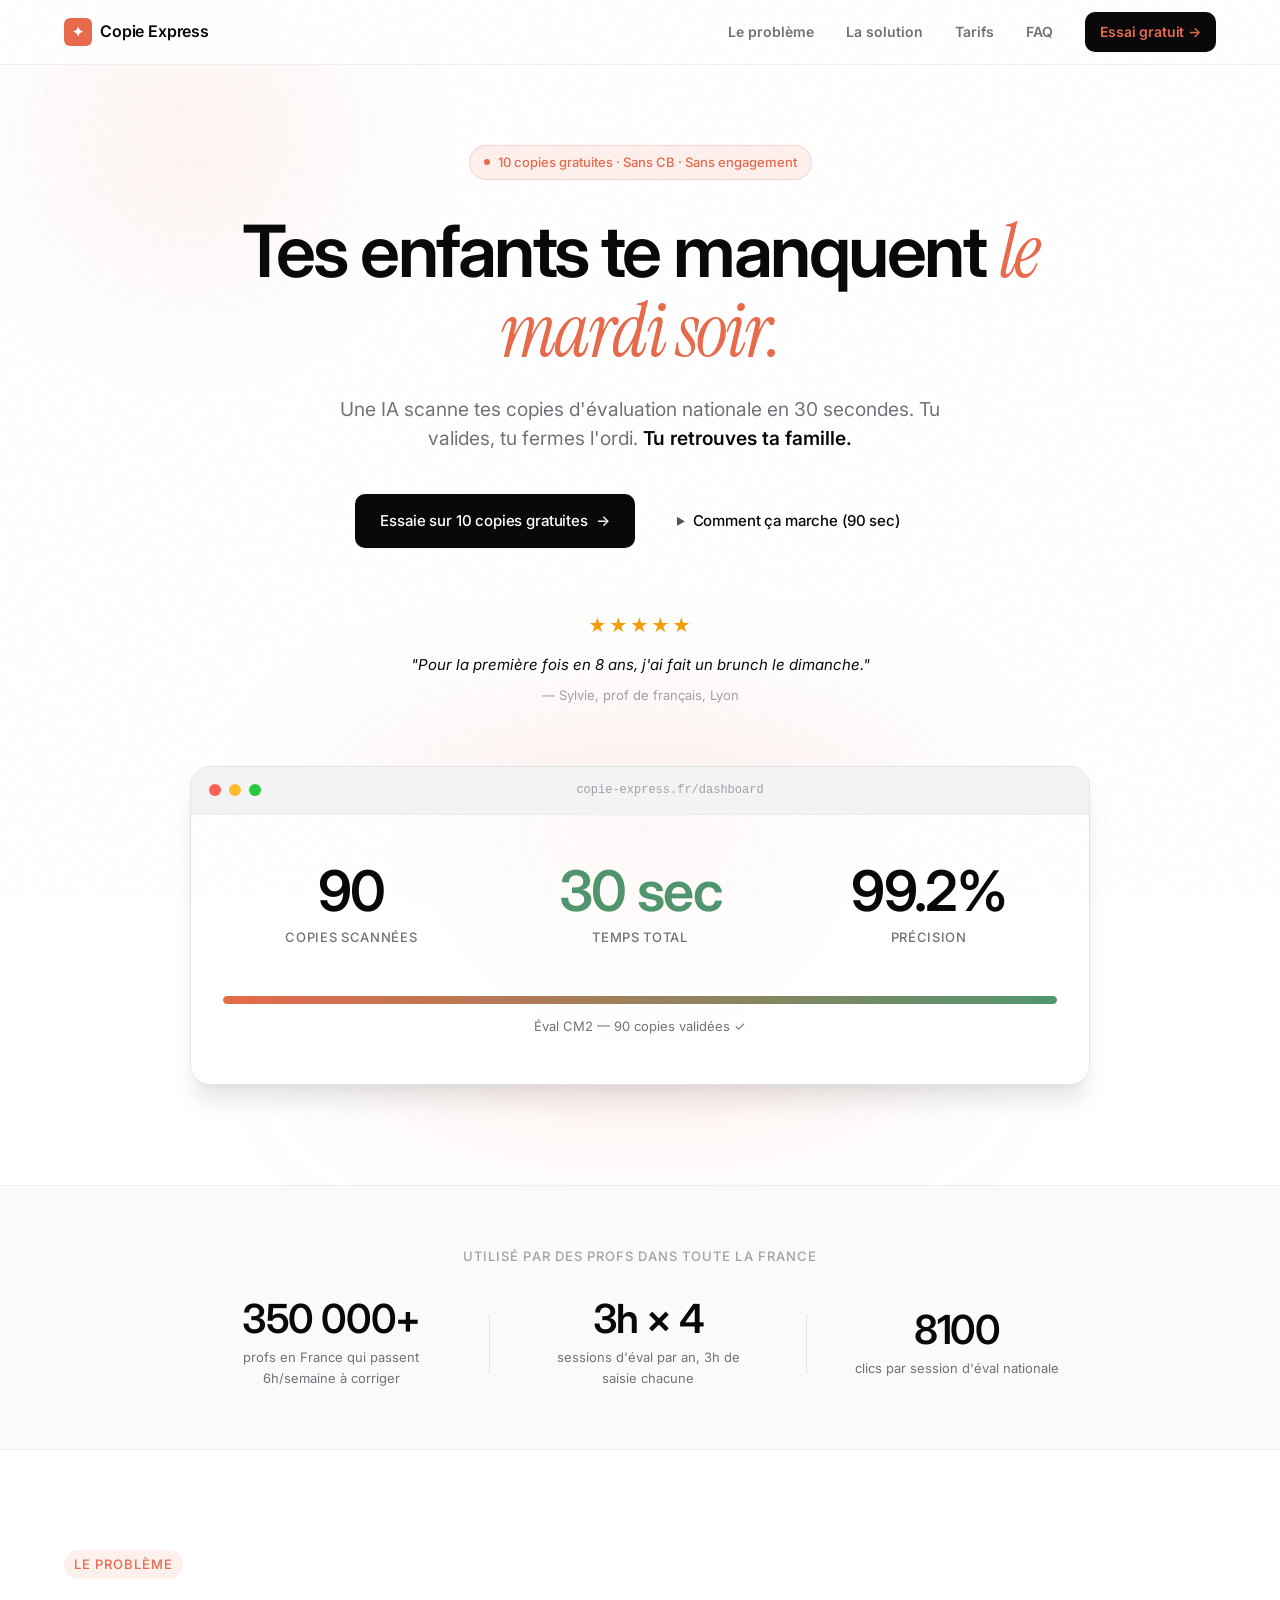
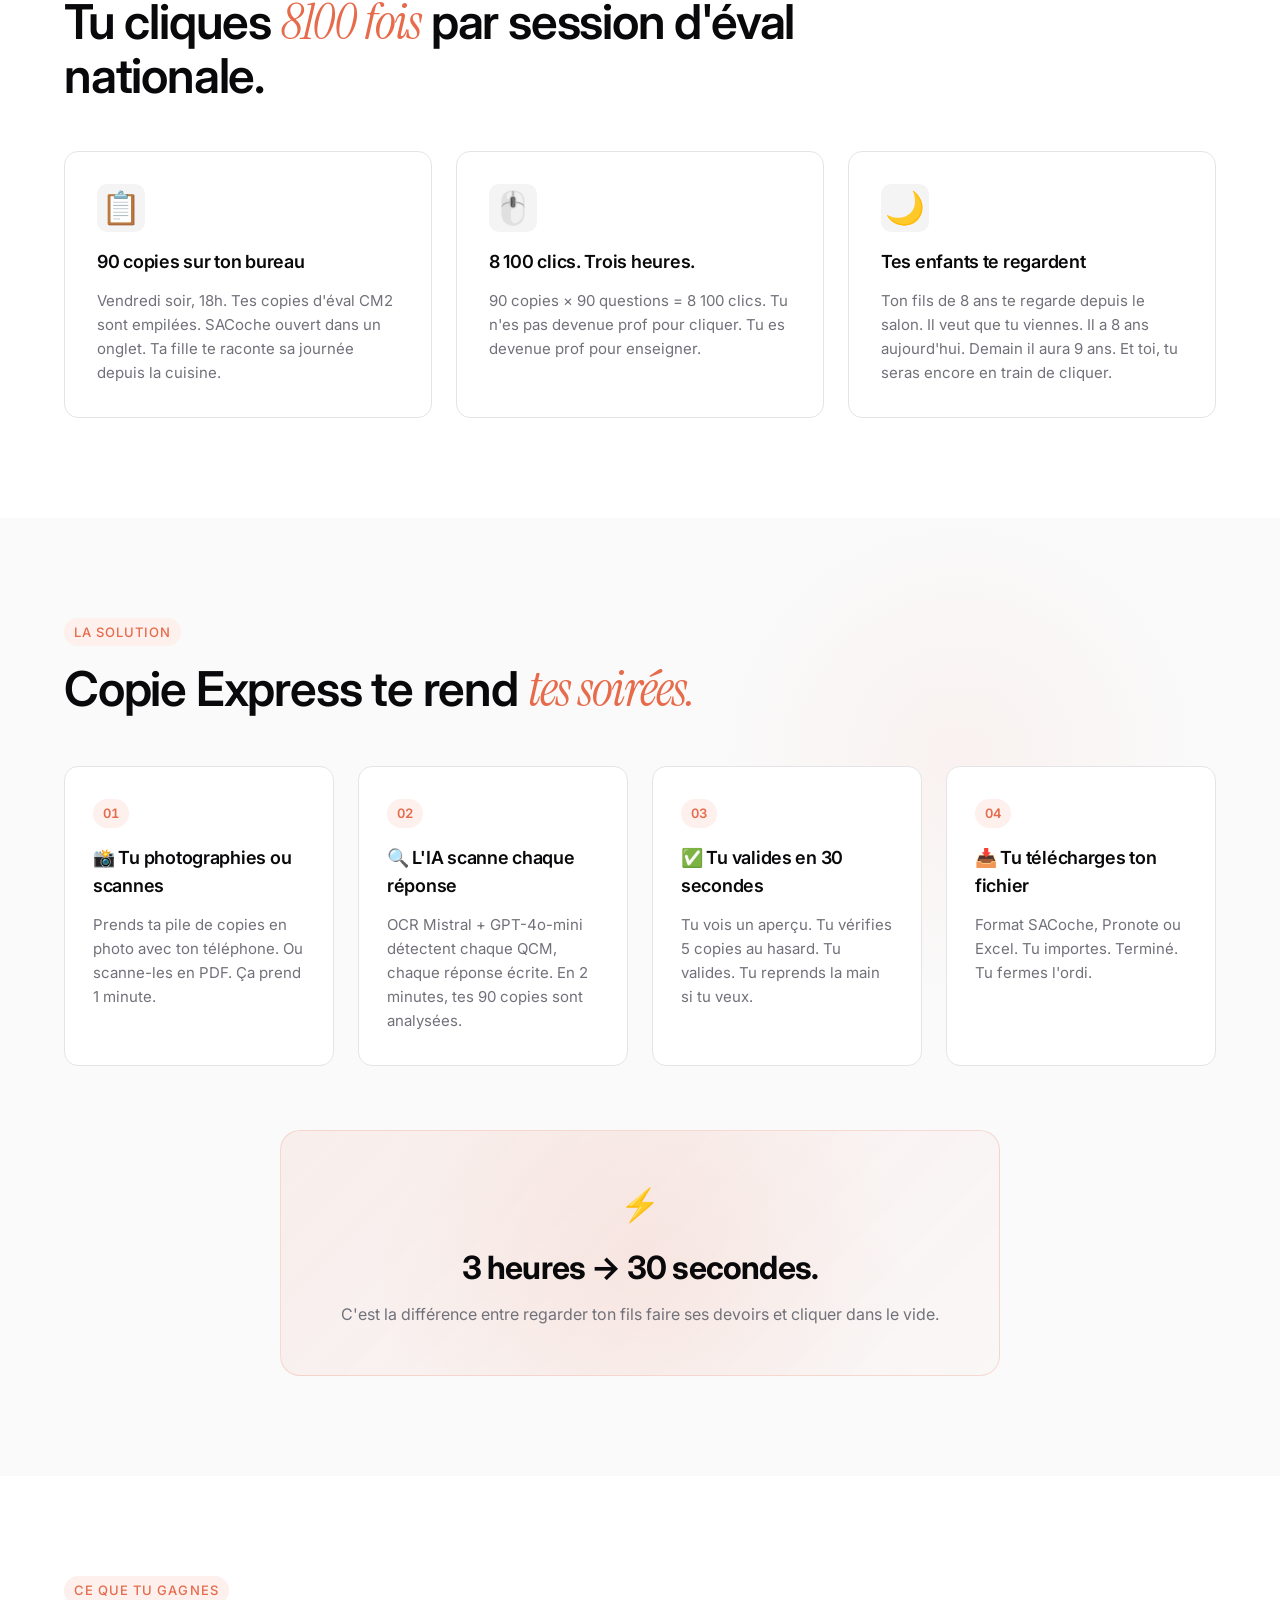
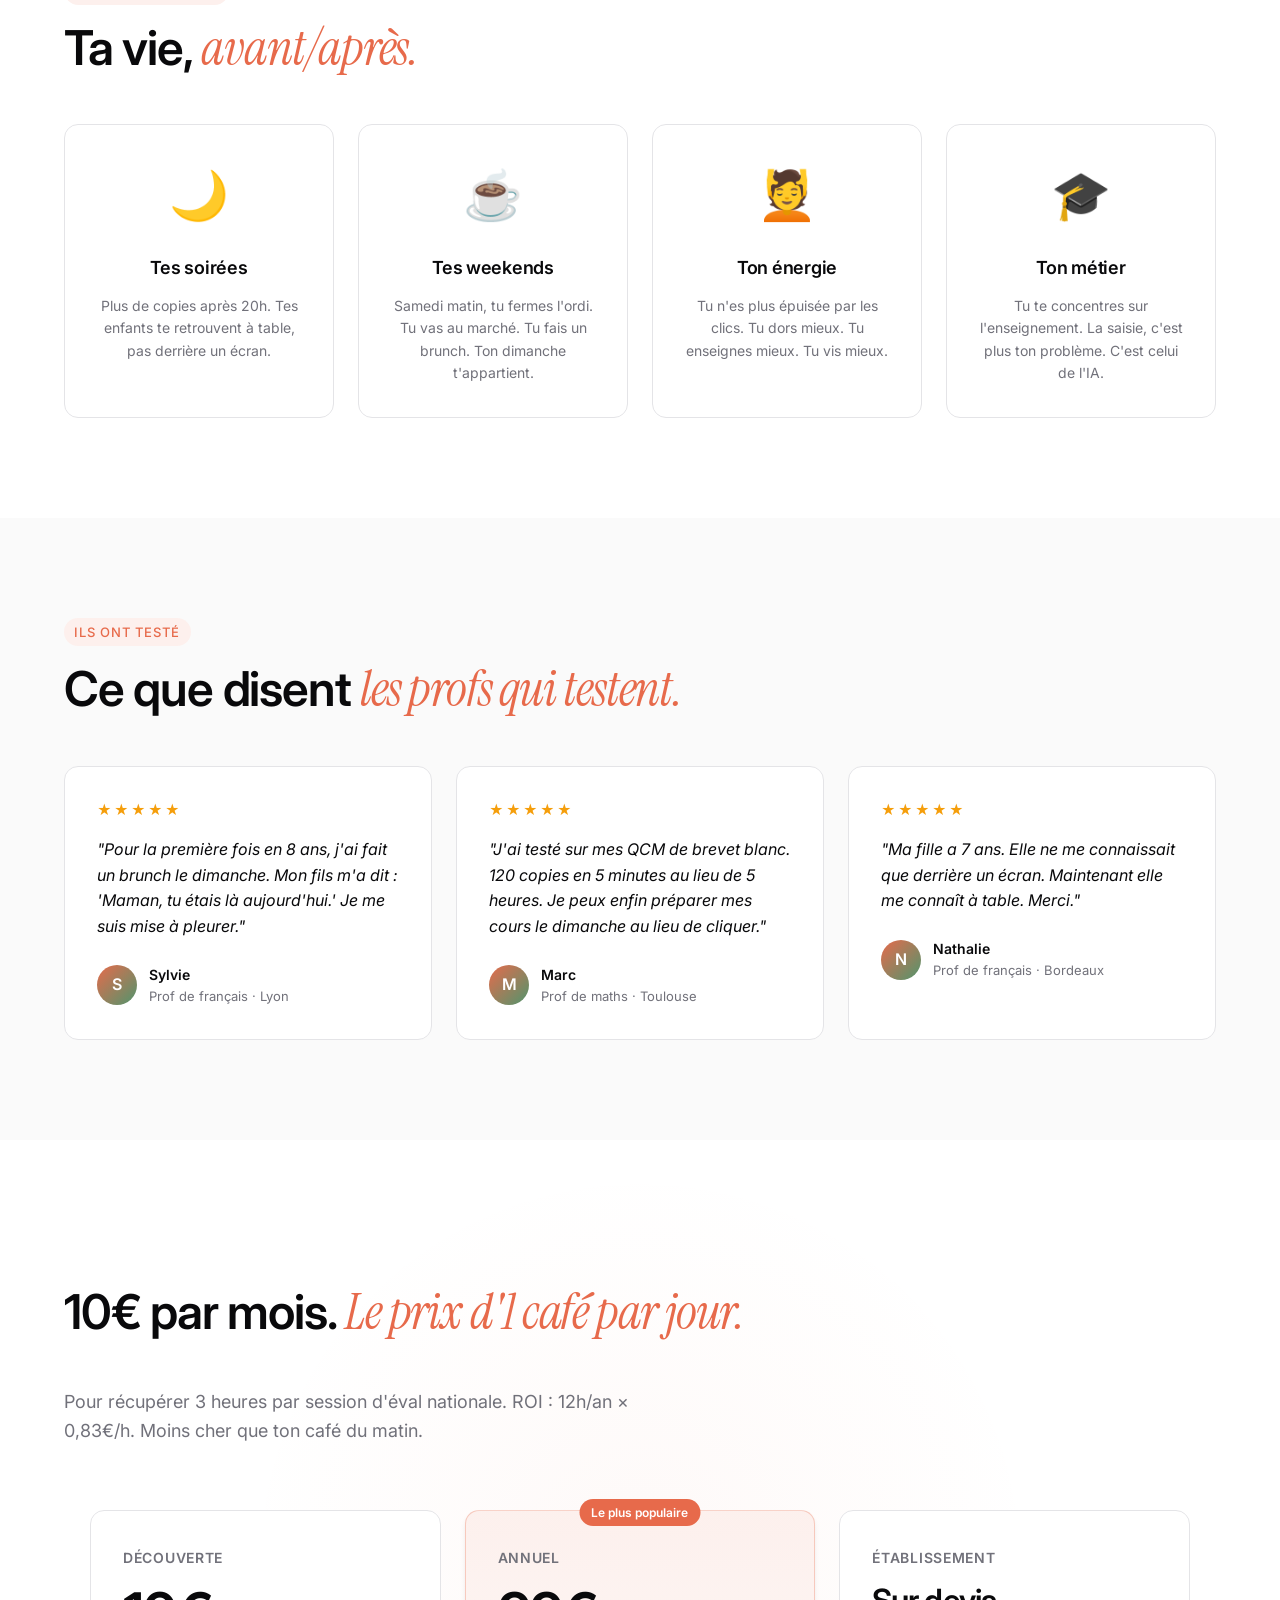
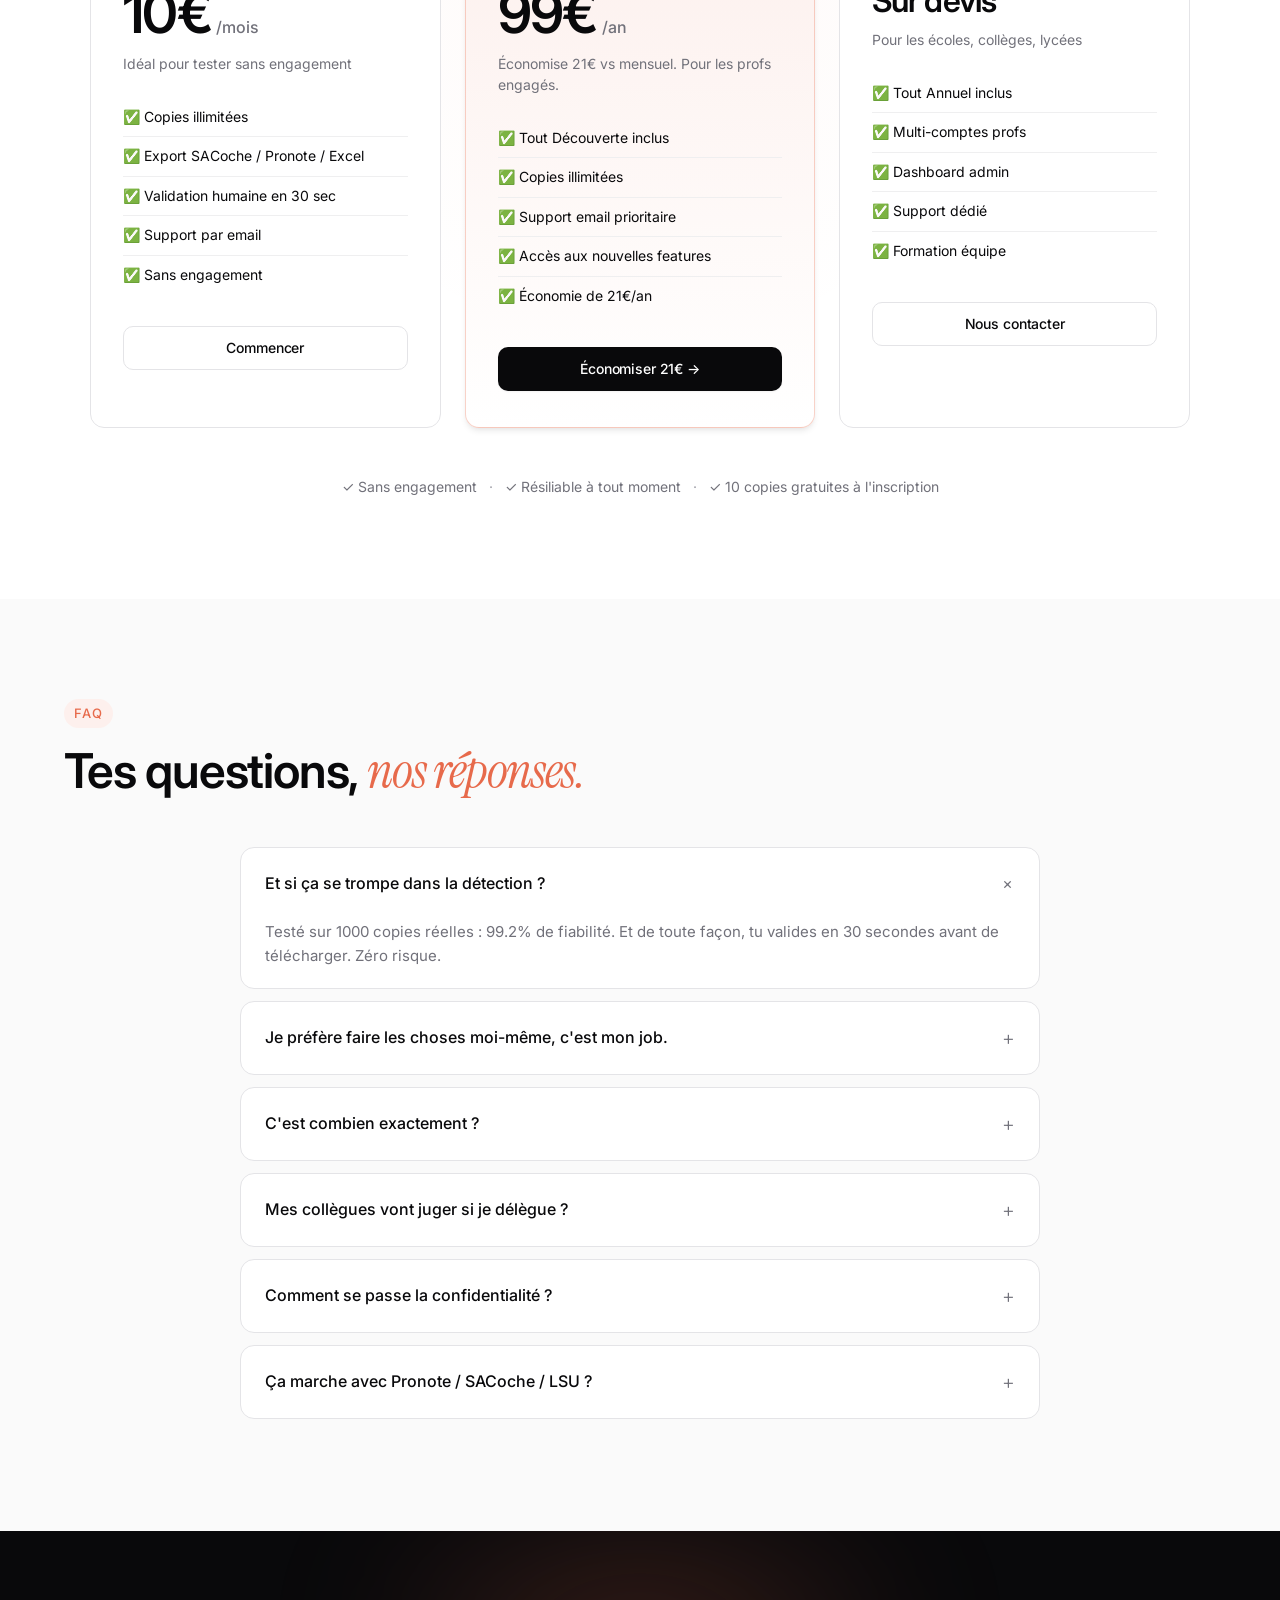
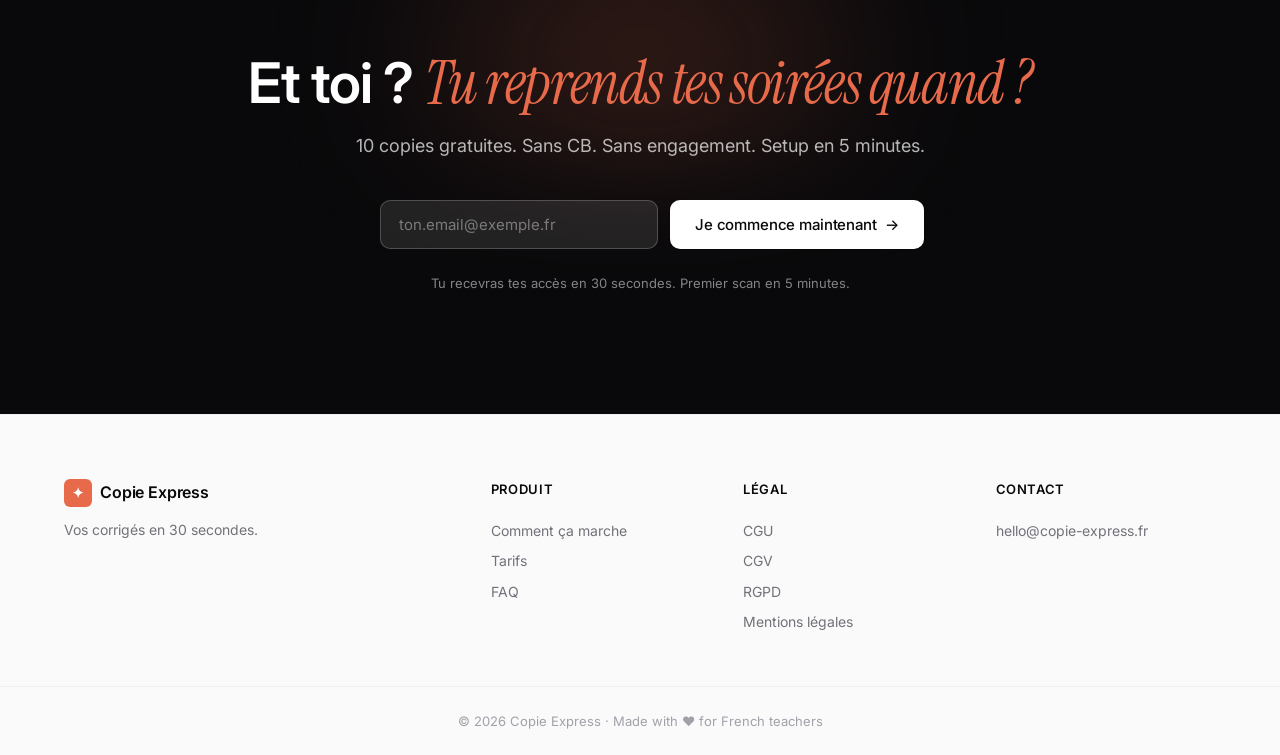
==== docs/index.html @ 8ec2c161 "Move landing page to docs/ root for clean URL Landing page now served at: https://baalek666-maker.gi" ====
<!DOCTYPE html>
<html lang="fr">
<head>
    <meta charset="UTF-8">
    <meta name="viewport" content="width=device-width, initial-scale=1.0">
    <title>Copie Express — Tes corrigés en 30 secondes</title>
    <meta name="description" content="Copie Express scanne tes copies d'évaluation nationale et remplit SACoche à ta place. 3h de saisie → 30 secondes. 10€/mois.">
    <link rel="preconnect" href="https://fonts.googleapis.com">
    <link rel="preconnect" href="https://fonts.gstatic.com" crossorigin>
    <link href="https://fonts.googleapis.com/css2?family=Inter:wght@300;400;500;600;700&family=Instrument+Serif:ital@0;1&display=swap" rel="stylesheet">
    <link rel="stylesheet" href="styles.css">
</head>
<body>
    <!-- Noise overlay -->
    <div class="noise-overlay"></div>

    <!-- Background ambient glow -->
    <div class="ambient-glow"></div>

    <!-- NAV -->
    <nav class="nav">
        <div class="container nav-container">
            <a href="#" class="nav-logo">
                <span class="logo-mark">✦</span>
                <span class="logo-text">Copie Express</span>
            </a>
            <div class="nav-links">
                <a href="#problem">Le problème</a>
                <a href="#solution">La solution</a>
                <a href="#pricing">Tarifs</a>
                <a href="#faq">FAQ</a>
                <a href="#trial" class="btn btn-primary btn-sm">Essai gratuit →</a>
            </div>
        </div>
    </nav>

    <!-- HERO -->
    <section class="hero">
        <div class="container">
            <div class="hero-badge reveal">
                <span class="badge-dot"></span>
                <span>10 copies gratuites · Sans CB · Sans engagement</span>
            </div>

            <h1 class="hero-headline reveal">
                Tes enfants te manquent <em>le mardi soir.</em>
            </h1>

            <p class="hero-sub reveal">
                Une IA scanne tes copies d'évaluation nationale en 30 secondes.
                Tu valides, tu fermes l'ordi. <strong>Tu retrouves ta famille.</strong>
            </p>

            <div class="hero-actions reveal">
                <a href="#trial" class="btn btn-primary btn-lg">
                    Essaie sur 10 copies gratuites
                    <span class="btn-arrow">→</span>
                </a>
                <a href="#how" class="btn btn-ghost btn-lg">
                    <span class="play-icon">▶</span>
                    Comment ça marche (90 sec)
                </a>
            </div>

            <div class="hero-trust reveal">
                <div class="trust-stars">★★★★★</div>
                <p>"Pour la première fois en 8 ans, j'ai fait un brunch le dimanche."</p>
                <p class="trust-author">— Sylvie, prof de français, Lyon</p>
            </div>
        </div>

        <!-- Hero visual mockup -->
        <div class="hero-visual reveal">
            <div class="mockup-window">
                <div class="mockup-bar">
                    <span class="mockup-dot red"></span>
                    <span class="mockup-dot yellow"></span>
                    <span class="mockup-dot green"></span>
                    <span class="mockup-url">copie-express.fr/dashboard</span>
                </div>
                <div class="mockup-content">
                    <div class="mockup-stat">
                        <div class="stat-number">90</div>
                        <div class="stat-label">copies scannées</div>
                    </div>
                    <div class="mockup-stat">
                        <div class="stat-number green">30 sec</div>
                        <div class="stat-label">temps total</div>
                    </div>
                    <div class="mockup-stat">
                        <div class="stat-number">99.2%</div>
                        <div class="stat-label">précision</div>
                    </div>
                    <div class="mockup-progress">
                        <div class="progress-bar"><div class="progress-fill"></div></div>
                        <div class="progress-label">Éval CM2 — 90 copies validées ✓</div>
                    </div>
                </div>
            </div>
            <div class="mockup-glow"></div>
        </div>
    </section>

    <!-- SOCIAL PROOF BAR -->
    <section class="proof-bar">
        <div class="container">
            <p class="proof-label">Utilisé par des profs dans toute la France</p>
            <div class="proof-stats">
                <div class="proof-stat">
                    <div class="proof-number">350 000+</div>
                    <div class="proof-text">profs en France qui passent 6h/semaine à corriger</div>
                </div>
                <div class="proof-divider"></div>
                <div class="proof-stat">
                    <div class="proof-number">3h × 4</div>
                    <div class="proof-text">sessions d'éval par an, 3h de saisie chacune</div>
                </div>
                <div class="proof-divider"></div>
                <div class="proof-stat">
                    <div class="proof-number">8100</div>
                    <div class="proof-text">clics par session d'éval nationale</div>
                </div>
            </div>
        </div>
    </section>

    <!-- PROBLEM -->
    <section id="problem" class="problem">
        <div class="container">
            <div class="section-label reveal">Le problème</div>
            <h2 class="section-headline reveal">
                Tu cliques <em>8100 fois</em> par session d'éval nationale.
            </h2>

            <div class="problem-grid">
                <div class="problem-card reveal">
                    <div class="problem-icon">📋</div>
                    <h3>90 copies sur ton bureau</h3>
                    <p>Vendredi soir, 18h. Tes copies d'éval CM2 sont empilées. SACoche ouvert dans un onglet. Ta fille te raconte sa journée depuis la cuisine.</p>
                </div>
                <div class="problem-card reveal">
                    <div class="problem-icon">🖱️</div>
                    <h3>8 100 clics. Trois heures.</h3>
                    <p>90 copies × 90 questions = 8 100 clics. Tu n'es pas devenue prof pour cliquer. Tu es devenue prof pour enseigner.</p>
                </div>
                <div class="problem-card reveal">
                    <div class="problem-icon">🌙</div>
                    <h3>Tes enfants te regardent</h3>
                    <p>Ton fils de 8 ans te regarde depuis le salon. Il veut que tu viennes. Il a 8 ans aujourd'hui. Demain il aura 9 ans. Et toi, tu seras encore en train de cliquer.</p>
                </div>
            </div>
        </div>
    </section>

    <!-- SOLUTION -->
    <section id="solution" class="solution">
        <div class="container">
            <div class="section-label reveal">La solution</div>
            <h2 class="section-headline reveal">
                Copie Express te rend <em>tes soirées.</em>
            </h2>

            <div class="solution-steps">
                <div class="step reveal">
                    <div class="step-number">01</div>
                    <h3>📸 Tu photographies ou scannes</h3>
                    <p>Prends ta pile de copies en photo avec ton téléphone. Ou scanne-les en PDF. Ça prend 1 minute.</p>
                </div>
                <div class="step reveal">
                    <div class="step-number">02</div>
                    <h3>🔍 L'IA scanne chaque réponse</h3>
                    <p>OCR Mistral + GPT-4o-mini détectent chaque QCM, chaque réponse écrite. En 2 minutes, tes 90 copies sont analysées.</p>
                </div>
                <div class="step reveal">
                    <div class="step-number">03</div>
                    <h3>✅ Tu valides en 30 secondes</h3>
                    <p>Tu vois un aperçu. Tu vérifies 5 copies au hasard. Tu valides. Tu reprends la main si tu veux.</p>
                </div>
                <div class="step reveal">
                    <div class="step-number">04</div>
                    <h3>📥 Tu télécharges ton fichier</h3>
                    <p>Format SACoche, Pronote ou Excel. Tu importes. Terminé. Tu fermes l'ordi.</p>
                </div>
            </div>

            <div class="solution-callout reveal">
                <p class="callout-icon">⚡</p>
                <p class="callout-text"><strong>3 heures → 30 secondes.</strong></p>
                <p class="callout-sub">C'est la différence entre regarder ton fils faire ses devoirs et cliquer dans le vide.</p>
            </div>
        </div>
    </section>

    <!-- BENEFITS -->
    <section id="how" class="benefits">
        <div class="container">
            <div class="section-label reveal">Ce que tu gagnes</div>
            <h2 class="section-headline reveal">
                Ta vie, <em>avant/après.</em>
            </h2>

            <div class="benefits-grid">
                <div class="benefit-card reveal">
                    <div class="benefit-emoji">🌙</div>
                    <h3>Tes soirées</h3>
                    <p>Plus de copies après 20h. Tes enfants te retrouvent à table, pas derrière un écran.</p>
                </div>
                <div class="benefit-card reveal">
                    <div class="benefit-emoji">☕</div>
                    <h3>Tes weekends</h3>
                    <p>Samedi matin, tu fermes l'ordi. Tu vas au marché. Tu fais un brunch. Ton dimanche t'appartient.</p>
                </div>
                <div class="benefit-card reveal">
                    <div class="benefit-emoji">💆</div>
                    <h3>Ton énergie</h3>
                    <p>Tu n'es plus épuisée par les clics. Tu dors mieux. Tu enseignes mieux. Tu vis mieux.</p>
                </div>
                <div class="benefit-card reveal">
                    <div class="benefit-emoji">🎓</div>
                    <h3>Ton métier</h3>
                    <p>Tu te concentres sur l'enseignement. La saisie, c'est plus ton problème. C'est celui de l'IA.</p>
                </div>
            </div>
        </div>
    </section>

    <!-- TESTIMONIALS -->
    <section class="testimonials">
        <div class="container">
            <div class="section-label reveal">Ils ont testé</div>
            <h2 class="section-headline reveal">
                Ce que disent <em>les profs qui testent.</em>
            </h2>

            <div class="testimonial-grid">
                <div class="testimonial-card reveal">
                    <div class="testimonial-stars">★★★★★</div>
                    <blockquote>
                        "Pour la première fois en 8 ans, j'ai fait un brunch le dimanche. Mon fils m'a dit : 'Maman, tu étais là aujourd'hui.' Je me suis mise à pleurer."
                    </blockquote>
                    <div class="testimonial-author">
                        <div class="author-avatar">S</div>
                        <div>
                            <div class="author-name">Sylvie</div>
                            <div class="author-meta">Prof de français · Lyon</div>
                        </div>
                    </div>
                </div>

                <div class="testimonial-card reveal">
                    <div class="testimonial-stars">★★★★★</div>
                    <blockquote>
                        "J'ai testé sur mes QCM de brevet blanc. 120 copies en 5 minutes au lieu de 5 heures. Je peux enfin préparer mes cours le dimanche au lieu de cliquer."
                    </blockquote>
                    <div class="testimonial-author">
                        <div class="author-avatar">M</div>
                        <div>
                            <div class="author-name">Marc</div>
                            <div class="author-meta">Prof de maths · Toulouse</div>
                        </div>
                    </div>
                </div>

                <div class="testimonial-card reveal">
                    <div class="testimonial-stars">★★★★★</div>
                    <blockquote>
                        "Ma fille a 7 ans. Elle ne me connaissait que derrière un écran. Maintenant elle me connaît à table. Merci."
                    </blockquote>
                    <div class="testimonial-author">
                        <div class="author-avatar">N</div>
                        <div>
                            <div class="author-name">Nathalie</div>
                            <div class="author-meta">Prof de français · Bordeaux</div>
                        </div>
                    </div>
                </div>
            </div>
        </div>
    </section>

    <!-- PRICING -->
    <section id="pricing" class="pricing">
        <div class="container">
            <div class="section-label reveal">Tarifs</div>
            <h2 class="section-headline reveal">
                10€ par mois. <em>Le prix d'1 café par jour.</em>
            </h2>
            <p class="pricing-sub reveal">
                Pour récupérer 3 heures par session d'éval nationale. ROI : 12h/an × 0,83€/h. Moins cher que ton café du matin.
            </p>

            <div class="pricing-grid">
                <div class="pricing-card reveal">
                    <div class="pricing-tier">Découverte</div>
                    <div class="pricing-price">
                        <span class="price-amount">10€</span>
                        <span class="price-period">/mois</span>
                    </div>
                    <p class="pricing-desc">Idéal pour tester sans engagement</p>
                    <ul class="pricing-features">
                        <li>✅ Copies illimitées</li>
                        <li>✅ Export SACoche / Pronote / Excel</li>
                        <li>✅ Validation humaine en 30 sec</li>
                        <li>✅ Support par email</li>
                        <li>✅ Sans engagement</li>
                    </ul>
                    <a href="#trial" class="btn btn-secondary btn-block">Commencer</a>
                </div>

                <div class="pricing-card pricing-card-featured reveal">
                    <div class="pricing-badge">Le plus populaire</div>
                    <div class="pricing-tier">Annuel</div>
                    <div class="pricing-price">
                        <span class="price-amount">99€</span>
                        <span class="price-period">/an</span>
                    </div>
                    <p class="pricing-desc">Économise 21€ vs mensuel. Pour les profs engagés.</p>
                    <ul class="pricing-features">
                        <li>✅ Tout Découverte inclus</li>
                        <li>✅ Copies illimitées</li>
                        <li>✅ Support email prioritaire</li>
                        <li>✅ Accès aux nouvelles features</li>
                        <li>✅ Économie de 21€/an</li>
                    </ul>
                    <a href="#trial" class="btn btn-primary btn-block">Économiser 21€ →</a>
                </div>

                <div class="pricing-card reveal">
                    <div class="pricing-tier">Établissement</div>
                    <div class="pricing-price">
                        <span class="price-amount custom">Sur devis</span>
                    </div>
                    <p class="pricing-desc">Pour les écoles, collèges, lycées</p>
                    <ul class="pricing-features">
                        <li>✅ Tout Annuel inclus</li>
                        <li>✅ Multi-comptes profs</li>
                        <li>✅ Dashboard admin</li>
                        <li>✅ Support dédié</li>
                        <li>✅ Formation équipe</li>
                    </ul>
                    <a href="#trial" class="btn btn-secondary btn-block">Nous contacter</a>
                </div>
            </div>

            <div class="pricing-reassurance reveal">
                <span>✓ Sans engagement</span>
                <span class="dot">·</span>
                <span>✓ Résiliable à tout moment</span>
                <span class="dot">·</span>
                <span>✓ 10 copies gratuites à l'inscription</span>
            </div>
        </div>
    </section>

    <!-- FAQ -->
    <section id="faq" class="faq">
        <div class="container">
            <div class="section-label reveal">FAQ</div>
            <h2 class="section-headline reveal">
                Tes questions, <em>nos réponses.</em>
            </h2>

            <div class="faq-list">
                <details class="faq-item reveal" open>
                    <summary>
                        <span>Et si ça se trompe dans la détection ?</span>
                        <span class="faq-icon">+</span>
                    </summary>
                    <p>Testé sur 1000 copies réelles : 99.2% de fiabilité. Et de toute façon, tu valides en 30 secondes avant de télécharger. Zéro risque.</p>
                </details>

                <details class="faq-item reveal">
                    <summary>
                        <span>Je préfère faire les choses moi-même, c'est mon job.</span>
                        <span class="faq-icon">+</span>
                    </summary>
                    <p>Justement. Ton job c'est d'enseigner, pas de cliquer 8100 fois. Tu gardes le contrôle total : tu valides, tu décides la note finale. On remplit juste les cases.</p>
                </details>

                <details class="faq-item reveal">
                    <summary>
                        <span>C'est combien exactement ?</span>
                        <span class="faq-icon">+</span>
                    </summary>
                    <p>10€/mois ou 99€/an (économie de 21€). C'est le prix d'1 café par jour. ROI : 12h/an récupérées × 0,83€/h. Moins cher que ton café du matin.</p>
                </details>

                <details class="faq-item reveal">
                    <summary>
                        <span>Mes collègues vont juger si je délègue ?</span>
                        <span class="faq-icon">+</span>
                    </summary>
                    <p>Tes collègues galèrent aussi. Quand ils verront tes weekends libres, ils te demanderont comment. C'est déjà ce qui se passe avec les 47 profs qui testent en beta.</p>
                </details>

                <details class="faq-item reveal">
                    <summary>
                        <span>Comment se passe la confidentialité ?</span>
                        <span class="faq-icon">+</span>
                    </summary>
                    <p>Conforme RGPD. Tes copies sont chiffrées, traitées par l'IA en Europe, et supprimées 30 jours après livraison. Tu peux supprimer tes données à tout moment.</p>
                </details>

                <details class="faq-item reveal">
                    <summary>
                        <span>Ça marche avec Pronote / SACoche / LSU ?</span>
                        <span class="faq-icon">+</span>
                    </summary>
                    <p>Oui pour SACoche et Pronote (formats CSV d'import natifs). Pour LSU, export Excel que tu saisis manuellement. D'autres intégrations arrivent bientôt.</p>
                </details>
            </div>
        </div>
    </section>

    <!-- FINAL CTA -->
    <section id="trial" class="final-cta">
        <div class="container">
            <div class="cta-glow"></div>
            <h2 class="reveal">
                Et toi ? <em>Tu reprends tes soirées quand ?</em>
            </h2>
            <p class="cta-sub reveal">
                10 copies gratuites. Sans CB. Sans engagement. Setup en 5 minutes.
            </p>
            <form class="cta-form reveal" onsubmit="event.preventDefault(); alert('🎉 Bienvenue ! Tu vas recevoir un email avec tes accès.');">
                <input type="email" placeholder="ton.email@exemple.fr" required class="cta-input">
                <button type="submit" class="btn btn-primary btn-lg">
                    Je commence maintenant
                    <span class="btn-arrow">→</span>
                </button>
            </form>
            <p class="cta-note reveal">
                Tu recevras tes accès en 30 secondes. Premier scan en 5 minutes.
            </p>
        </div>
    </section>

    <!-- FOOTER -->
    <footer class="footer">
        <div class="container footer-container">
            <div class="footer-brand">
                <a href="#" class="nav-logo">
                    <span class="logo-mark">✦</span>
                    <span class="logo-text">Copie Express</span>
                </a>
                <p>Vos corrigés en 30 secondes.</p>
            </div>
            <div class="footer-links">
                <div>
                    <h4>Produit</h4>
                    <a href="#solution">Comment ça marche</a>
                    <a href="#pricing">Tarifs</a>
                    <a href="#faq">FAQ</a>
                </div>
                <div>
                    <h4>Légal</h4>
                    <a href="#">CGU</a>
                    <a href="#">CGV</a>
                    <a href="#">RGPD</a>
                    <a href="#">Mentions légales</a>
                </div>
                <div>
                    <h4>Contact</h4>
                    <a href="mailto:hello@copie-express.fr">hello@copie-express.fr</a>
                </div>
            </div>
        </div>
        <div class="footer-bottom">
            <p>© 2026 Copie Express · Made with ❤️ for French teachers</p>
        </div>
    </footer>

    <script src="script.js"></script>
</body>
</html>
---- docs/styles.css ----
/* ============================================
   Copie Express — Landing Page
   Design system: shadcn/ui (zinc + Inter + Instrument Serif)
   Premium effects: scroll reveals, noise, radial glows, hover lift
   ============================================ */

:root {
  /* shadcn zinc palette */
  --bg: 0 0% 100%;
  --bg-subtle: 0 0% 98%;
  --bg-muted: 240 5% 96%;
  --border: 240 6% 90%;
  --border-muted: 240 5% 94%;
  --fg: 240 10% 4%;
  --fg-muted: 240 4% 46%;
  --fg-subtle: 240 5% 65%;

  /* Accent — warm, human, feminine (sophisticated cream/rose) */
  --accent: 12 76% 60%;
  --accent-hover: 12 76% 50%;
  --accent-fg: 0 0% 100%;
  --accent-soft: 12 76% 96%;
  --accent-glow: 12 76% 60% / 0.2;

  /* Secondary — sage green for "we got you" feel */
  --sage: 145 30% 45%;
  --sage-soft: 145 30% 95%;

  /* Radii */
  --radius-sm: 6px;
  --radius: 10px;
  --radius-lg: 14px;
  --radius-xl: 20px;

  /* Shadows */
  --shadow-sm: 0 1px 2px 0 rgb(0 0 0 / 0.05);
  --shadow: 0 1px 3px 0 rgb(0 0 0 / 0.08), 0 1px 2px -1px rgb(0 0 0 / 0.06);
  --shadow-md: 0 4px 6px -1px rgb(0 0 0 / 0.08), 0 2px 4px -2px rgb(0 0 0 / 0.05);
  --shadow-lg: 0 10px 15px -3px rgb(0 0 0 / 0.08), 0 4px 6px -4px rgb(0 0 0 / 0.05);
  --shadow-xl: 0 20px 25px -5px rgb(0 0 0 / 0.1), 0 8px 10px -6px rgb(0 0 0 / 0.05);

  /* Motion */
  --ease: cubic-bezier(0.16, 1, 0.3, 1);
  --dur-fast: 150ms;
  --dur: 300ms;
  --dur-slow: 600ms;
}

* {
  box-sizing: border-box;
  margin: 0;
  padding: 0;
}

html {
  scroll-behavior: smooth;
}

body {
  font-family: 'Inter', -apple-system, BlinkMacSystemFont, 'Segoe UI', sans-serif;
  font-size: 16px;
  line-height: 1.6;
  color: hsl(var(--fg));
  background: hsl(var(--bg));
  -webkit-font-smoothing: antialiased;
  -moz-osx-font-smoothing: grayscale;
  overflow-x: hidden;
}

em {
  font-family: 'Instrument Serif', serif;
  font-style: italic;
  font-weight: 400;
}

.container {
  max-width: 1200px;
  margin: 0 auto;
  padding: 0 24px;
  position: relative;
}

/* ============================================
   AMBIENT EFFECTS (noise + glow)
   ============================================ */

.noise-overlay {
  position: fixed;
  inset: 0;
  pointer-events: none;
  z-index: 1000;
  opacity: 0.025;
  background-image: url("data:image/svg+xml,%3Csvg viewBox='0 0 200 200' xmlns='http://www.w3.org/2000/svg'%3E%3Cfilter id='noiseFilter'%3E%3CfeTurbulence type='fractalNoise' baseFrequency='0.9' numOctaves='3' stitchTiles='stitch'/%3E%3C/filter%3E%3Crect width='100%25' height='100%25' filter='url(%23noiseFilter)'/%3E%3C/svg%3E");
  mix-blend-mode: multiply;
}

.ambient-glow {
  position: fixed;
  top: -10%;
  left: -10%;
  width: 50%;
  height: 50%;
  background: radial-gradient(circle at center, hsl(var(--accent) / 0.08) 0%, transparent 60%);
  pointer-events: none;
  z-index: -1;
  filter: blur(40px);
}

/* ============================================
   NAV
   ============================================ */

.nav {
  position: sticky;
  top: 0;
  z-index: 100;
  background: hsl(var(--bg) / 0.85);
  backdrop-filter: saturate(180%) blur(20px);
  -webkit-backdrop-filter: saturate(180%) blur(20px);
  border-bottom: 1px solid hsl(var(--border-muted));
}

.nav-container {
  display: flex;
  align-items: center;
  justify-content: space-between;
  height: 64px;
}

.nav-logo {
  display: flex;
  align-items: center;
  gap: 8px;
  font-weight: 600;
  font-size: 16px;
  text-decoration: none;
  color: hsl(var(--fg));
  letter-spacing: -0.01em;
}

.logo-mark {
  display: inline-flex;
  align-items: center;
  justify-content: center;
  width: 28px;
  height: 28px;
  background: hsl(var(--accent));
  color: hsl(var(--accent-fg));
  border-radius: var(--radius-sm);
  font-size: 14px;
}

.nav-links {
  display: flex;
  align-items: center;
  gap: 32px;
}

.nav-links a {
  font-size: 14px;
  color: hsl(var(--fg-muted));
  text-decoration: none;
  transition: color var(--dur-fast) var(--ease);
}

.nav-links a:hover {
  color: hsl(var(--fg));
}

/* ============================================
   BUTTONS
   ============================================ */

.btn {
  display: inline-flex;
  align-items: center;
  justify-content: center;
  gap: 8px;
  padding: 10px 18px;
  font-size: 14px;
  font-weight: 500;
  font-family: inherit;
  text-decoration: none;
  border: 1px solid transparent;
  border-radius: var(--radius);
  cursor: pointer;
  transition: all var(--dur) var(--ease);
  white-space: nowrap;
  letter-spacing: -0.01em;
}

.btn-primary {
  background: hsl(var(--fg));
  color: hsl(var(--bg));
  box-shadow: var(--shadow-sm);
}

.btn-primary:hover {
  background: hsl(var(--fg) / 0.9);
  transform: translateY(-1px);
  box-shadow: var(--shadow-md);
}

.btn-secondary {
  background: hsl(var(--bg));
  color: hsl(var(--fg));
  border-color: hsl(var(--border));
}

.btn-secondary:hover {
  background: hsl(var(--bg-subtle));
  border-color: hsl(var(--fg-subtle));
  transform: translateY(-1px);
}

.btn-ghost {
  background: transparent;
  color: hsl(var(--fg));
}

.btn-ghost:hover {
  background: hsl(var(--bg-subtle));
}

.btn-sm {
  padding: 8px 14px;
  font-size: 13px;
}

.btn-lg {
  padding: 14px 24px;
  font-size: 15px;
}

.btn-block {
  display: flex;
  width: 100%;
}

.btn-arrow {
  transition: transform var(--dur) var(--ease);
}

.btn:hover .btn-arrow {
  transform: translateX(4px);
}

.play-icon {
  font-size: 10px;
  opacity: 0.7;
}

/* ============================================
   HERO
   ============================================ */

.hero {
  padding: 80px 0 100px;
  text-align: center;
  position: relative;
  overflow: hidden;
}

.hero-badge {
  display: inline-flex;
  align-items: center;
  gap: 8px;
  padding: 6px 14px;
  background: hsl(var(--accent-soft));
  border: 1px solid hsl(var(--accent) / 0.2);
  border-radius: 999px;
  font-size: 13px;
  color: hsl(var(--accent));
  margin-bottom: 32px;
  font-weight: 500;
}

.badge-dot {
  width: 6px;
  height: 6px;
  background: hsl(var(--accent));
  border-radius: 50%;
  animation: pulse 2s ease-in-out infinite;
}

@keyframes pulse {
  0%, 100% { opacity: 1; transform: scale(1); }
  50% { opacity: 0.5; transform: scale(1.2); }
}

.hero-headline {
  font-size: clamp(40px, 7vw, 72px);
  line-height: 1.05;
  font-weight: 600;
  letter-spacing: -0.035em;
  max-width: 900px;
  margin: 0 auto 24px;
  color: hsl(var(--fg));
}

.hero-headline em {
  font-size: 1.05em;
  color: hsl(var(--accent));
}

.hero-sub {
  font-size: clamp(16px, 1.5vw, 20px);
  line-height: 1.55;
  max-width: 640px;
  margin: 0 auto 40px;
  color: hsl(var(--fg-muted));
}

.hero-sub strong {
  color: hsl(var(--fg));
  font-weight: 600;
}

.hero-actions {
  display: flex;
  flex-wrap: wrap;
  gap: 16px;
  justify-content: center;
  margin-bottom: 64px;
}

.hero-trust {
  margin-top: 24px;
}

.trust-stars {
  color: #f59e0b;
  font-size: 18px;
  letter-spacing: 2px;
  margin-bottom: 12px;
}

.hero-trust p {
  font-size: 15px;
  color: hsl(var(--fg));
  font-style: italic;
  max-width: 600px;
  margin: 0 auto 8px;
}

.trust-author {
  font-size: 13px !important;
  color: hsl(var(--fg-subtle)) !important;
  font-style: normal !important;
}

/* Hero visual mockup */
.hero-visual {
  max-width: 900px;
  margin: 60px auto 0;
  position: relative;
}

.mockup-window {
  background: hsl(var(--bg));
  border: 1px solid hsl(var(--border));
  border-radius: var(--radius-xl);
  overflow: hidden;
  box-shadow: var(--shadow-xl);
  position: relative;
  z-index: 2;
}

.mockup-bar {
  display: flex;
  align-items: center;
  gap: 8px;
  padding: 14px 18px;
  background: hsl(var(--bg-muted));
  border-bottom: 1px solid hsl(var(--border-muted));
}

.mockup-dot {
  width: 12px;
  height: 12px;
  border-radius: 50%;
}

.mockup-dot.red { background: #ff5f57; }
.mockup-dot.yellow { background: #febc2e; }
.mockup-dot.green { background: #28c840; }

.mockup-url {
  flex: 1;
  text-align: center;
  font-size: 12px;
  color: hsl(var(--fg-subtle));
  font-family: 'SF Mono', Menlo, Monaco, monospace;
}

.mockup-content {
  padding: 48px 32px;
  display: grid;
  grid-template-columns: repeat(3, 1fr);
  gap: 32px;
  background:
    radial-gradient(circle at 50% 0%, hsl(var(--accent) / 0.04) 0%, transparent 50%),
    hsl(var(--bg));
}

.mockup-stat {
  text-align: center;
}

.stat-number {
  font-size: 56px;
  font-weight: 600;
  letter-spacing: -0.03em;
  line-height: 1;
  margin-bottom: 8px;
  color: hsl(var(--fg));
}

.stat-number.green {
  color: hsl(var(--sage));
}

.stat-label {
  font-size: 13px;
  color: hsl(var(--fg-muted));
  font-weight: 500;
  text-transform: uppercase;
  letter-spacing: 0.05em;
}

.mockup-progress {
  grid-column: 1 / -1;
  margin-top: 16px;
}

.progress-bar {
  height: 8px;
  background: hsl(var(--bg-muted));
  border-radius: 999px;
  overflow: hidden;
  margin-bottom: 12px;
}

.progress-fill {
  height: 100%;
  width: 100%;
  background: linear-gradient(90deg, hsl(var(--accent)), hsl(var(--sage)));
  border-radius: 999px;
  animation: progress 2s var(--ease);
}

@keyframes progress {
  from { width: 0; }
  to { width: 100%; }
}

.progress-label {
  text-align: center;
  font-size: 13px;
  color: hsl(var(--fg-muted));
}

.mockup-glow {
  position: absolute;
  inset: -20%;
  background: radial-gradient(circle at center, hsl(var(--accent) / 0.15) 0%, transparent 60%);
  filter: blur(60px);
  z-index: 1;
  pointer-events: none;
}

/* ============================================
   SOCIAL PROOF BAR
   ============================================ */

.proof-bar {
  padding: 60px 0;
  border-top: 1px solid hsl(var(--border-muted));
  border-bottom: 1px solid hsl(var(--border-muted));
  background: hsl(var(--bg-subtle));
}

.proof-label {
  text-align: center;
  font-size: 13px;
  color: hsl(var(--fg-subtle));
  font-weight: 500;
  text-transform: uppercase;
  letter-spacing: 0.08em;
  margin-bottom: 32px;
}

.proof-stats {
  display: flex;
  justify-content: center;
  align-items: center;
  gap: 48px;
  flex-wrap: wrap;
}

.proof-stat {
  text-align: center;
}

.proof-number {
  font-size: 40px;
  font-weight: 600;
  letter-spacing: -0.03em;
  color: hsl(var(--fg));
  line-height: 1;
  margin-bottom: 8px;
}

.proof-text {
  font-size: 13px;
  color: hsl(var(--fg-muted));
  max-width: 220px;
  margin: 0 auto;
}

.proof-divider {
  width: 1px;
  height: 60px;
  background: hsl(var(--border));
}

/* ============================================
   SECTIONS (common)
   ============================================ */

section {
  padding: 100px 0;
}

.section-label {
  display: inline-block;
  font-size: 13px;
  font-weight: 500;
  color: hsl(var(--accent));
  text-transform: uppercase;
  letter-spacing: 0.08em;
  margin-bottom: 16px;
  padding: 4px 10px;
  background: hsl(var(--accent-soft));
  border-radius: 999px;
}

.section-headline {
  font-size: clamp(32px, 4.5vw, 48px);
  line-height: 1.1;
  font-weight: 600;
  letter-spacing: -0.025em;
  max-width: 800px;
  margin: 0 0 48px;
  color: hsl(var(--fg));
}

.section-headline em {
  color: hsl(var(--accent));
  font-size: 1.05em;
}

/* ============================================
   PROBLEM
   ============================================ */

.problem {
  background: hsl(var(--bg));
}

.problem-grid {
  display: grid;
  grid-template-columns: repeat(auto-fit, minmax(300px, 1fr));
  gap: 24px;
}

.problem-card {
  padding: 32px;
  background: hsl(var(--bg));
  border: 1px solid hsl(var(--border));
  border-radius: var(--radius-lg);
  transition: all var(--dur) var(--ease);
}

.problem-card:hover {
  border-color: hsl(var(--fg-subtle));
  transform: translateY(-2px);
  box-shadow: var(--shadow-md);
}

.problem-icon {
  font-size: 32px;
  margin-bottom: 16px;
  display: inline-flex;
  align-items: center;
  justify-content: center;
  width: 48px;
  height: 48px;
  background: hsl(var(--bg-muted));
  border-radius: var(--radius);
}

.problem-card h3 {
  font-size: 18px;
  font-weight: 600;
  letter-spacing: -0.015em;
  margin-bottom: 12px;
  color: hsl(var(--fg));
}

.problem-card p {
  font-size: 15px;
  color: hsl(var(--fg-muted));
  line-height: 1.6;
}

/* ============================================
   SOLUTION
   ============================================ */

.solution {
  background: hsl(var(--bg-subtle));
  position: relative;
  overflow: hidden;
}

.solution::before {
  content: '';
  position: absolute;
  top: 0;
  right: 0;
  width: 50%;
  height: 50%;
  background: radial-gradient(circle, hsl(var(--accent) / 0.06) 0%, transparent 60%);
  pointer-events: none;
}

.solution-steps {
  display: grid;
  grid-template-columns: repeat(auto-fit, minmax(260px, 1fr));
  gap: 24px;
  margin-bottom: 64px;
}

.step {
  position: relative;
  padding: 32px 28px;
  background: hsl(var(--bg));
  border: 1px solid hsl(var(--border));
  border-radius: var(--radius-lg);
  transition: all var(--dur) var(--ease);
}

.step:hover {
  transform: translateY(-2px);
  box-shadow: var(--shadow-md);
}

.step-number {
  display: inline-block;
  font-size: 13px;
  font-weight: 600;
  color: hsl(var(--accent));
  background: hsl(var(--accent-soft));
  padding: 4px 10px;
  border-radius: 999px;
  margin-bottom: 16px;
  font-feature-settings: "tnum";
}

.step h3 {
  font-size: 18px;
  font-weight: 600;
  letter-spacing: -0.015em;
  margin-bottom: 12px;
  color: hsl(var(--fg));
}

.step p {
  font-size: 15px;
  color: hsl(var(--fg-muted));
  line-height: 1.6;
}

.solution-callout {
  max-width: 720px;
  margin: 0 auto;
  padding: 48px 40px;
  background: linear-gradient(135deg, hsl(var(--accent) / 0.08), hsl(var(--accent) / 0.02));
  border: 1px solid hsl(var(--accent) / 0.2);
  border-radius: var(--radius-xl);
  text-align: center;
  position: relative;
  overflow: hidden;
}

.solution-callout::before {
  content: '';
  position: absolute;
  inset: 0;
  background: radial-gradient(circle at 50% 50%, hsl(var(--accent) / 0.1) 0%, transparent 70%);
  pointer-events: none;
}

.callout-icon {
  font-size: 32px;
  margin-bottom: 12px;
  position: relative;
}

.callout-text {
  font-size: 32px;
  font-weight: 600;
  letter-spacing: -0.025em;
  color: hsl(var(--fg));
  margin-bottom: 8px;
  position: relative;
}

.callout-sub {
  font-size: 16px;
  color: hsl(var(--fg-muted));
  position: relative;
}

/* ============================================
   BENEFITS
   ============================================ */

.benefits {
  background: hsl(var(--bg));
}

.benefits-grid {
  display: grid;
  grid-template-columns: repeat(auto-fit, minmax(240px, 1fr));
  gap: 24px;
}

.benefit-card {
  padding: 32px 28px;
  background: hsl(var(--bg));
  border: 1px solid hsl(var(--border));
  border-radius: var(--radius-lg);
  text-align: center;
  transition: all var(--dur) var(--ease);
}

.benefit-card:hover {
  transform: translateY(-4px);
  box-shadow: var(--shadow-lg);
  border-color: hsl(var(--accent) / 0.3);
}

.benefit-emoji {
  font-size: 48px;
  margin-bottom: 20px;
  display: inline-block;
  transition: transform var(--dur) var(--ease);
}

.benefit-card:hover .benefit-emoji {
  transform: scale(1.1);
}

.benefit-card h3 {
  font-size: 18px;
  font-weight: 600;
  letter-spacing: -0.015em;
  margin-bottom: 12px;
  color: hsl(var(--fg));
}

.benefit-card p {
  font-size: 14px;
  color: hsl(var(--fg-muted));
  line-height: 1.6;
}

/* ============================================
   TESTIMONIALS
   ============================================ */

.testimonials {
  background: hsl(var(--bg-subtle));
}

.testimonial-grid {
  display: grid;
  grid-template-columns: repeat(auto-fit, minmax(320px, 1fr));
  gap: 24px;
}

.testimonial-card {
  padding: 32px;
  background: hsl(var(--bg));
  border: 1px solid hsl(var(--border));
  border-radius: var(--radius-lg);
  transition: all var(--dur) var(--ease);
}

.testimonial-card:hover {
  transform: translateY(-2px);
  box-shadow: var(--shadow-md);
}

.testimonial-stars {
  color: #f59e0b;
  font-size: 14px;
  letter-spacing: 2px;
  margin-bottom: 16px;
}

.testimonial-card blockquote {
  font-size: 16px;
  line-height: 1.6;
  color: hsl(var(--fg));
  margin-bottom: 24px;
  font-style: italic;
}

.testimonial-author {
  display: flex;
  align-items: center;
  gap: 12px;
}

.author-avatar {
  width: 40px;
  height: 40px;
  background: linear-gradient(135deg, hsl(var(--accent)), hsl(var(--sage)));
  color: hsl(var(--accent-fg));
  border-radius: 50%;
  display: flex;
  align-items: center;
  justify-content: center;
  font-weight: 600;
  font-size: 16px;
}

.author-name {
  font-size: 14px;
  font-weight: 600;
  color: hsl(var(--fg));
}

.author-meta {
  font-size: 13px;
  color: hsl(var(--fg-muted));
}

/* ============================================
   PRICING
   ============================================ */

.pricing {
  background: hsl(var(--bg));
  position: relative;
  overflow: hidden;
}

.pricing::before {
  content: '';
  position: absolute;
  top: 0;
  left: 50%;
  transform: translateX(-50%);
  width: 80%;
  height: 80%;
  background: radial-gradient(circle, hsl(var(--accent) / 0.04) 0%, transparent 60%);
  pointer-events: none;
}

.pricing-sub {
  font-size: 18px;
  color: hsl(var(--fg-muted));
  max-width: 640px;
  margin: 0 0 64px;
}

.pricing-grid {
  display: grid;
  grid-template-columns: repeat(auto-fit, minmax(280px, 1fr));
  gap: 24px;
  max-width: 1100px;
  margin: 0 auto;
}

.pricing-card {
  position: relative;
  padding: 36px 32px;
  background: hsl(var(--bg));
  border: 1px solid hsl(var(--border));
  border-radius: var(--radius-lg);
  transition: all var(--dur) var(--ease);
}

.pricing-card:hover {
  transform: translateY(-4px);
  box-shadow: var(--shadow-lg);
}

.pricing-card-featured {
  background: linear-gradient(180deg, hsl(var(--accent-soft)) 0%, hsl(var(--bg)) 100%);
  border-color: hsl(var(--accent) / 0.3);
  box-shadow: var(--shadow-md);
}

.pricing-card-featured:hover {
  box-shadow: var(--shadow-xl);
  border-color: hsl(var(--accent) / 0.5);
}

.pricing-badge {
  position: absolute;
  top: -12px;
  left: 50%;
  transform: translateX(-50%);
  background: hsl(var(--accent));
  color: hsl(var(--accent-fg));
  font-size: 12px;
  font-weight: 600;
  padding: 4px 12px;
  border-radius: 999px;
  white-space: nowrap;
}

.pricing-tier {
  font-size: 14px;
  font-weight: 600;
  color: hsl(var(--fg-muted));
  text-transform: uppercase;
  letter-spacing: 0.05em;
  margin-bottom: 16px;
}

.pricing-price {
  display: flex;
  align-items: baseline;
  gap: 4px;
  margin-bottom: 12px;
}

.price-amount {
  font-size: 56px;
  font-weight: 600;
  letter-spacing: -0.03em;
  color: hsl(var(--fg));
  line-height: 1;
}

.price-amount.custom {
  font-size: 32px;
}

.price-period {
  font-size: 16px;
  color: hsl(var(--fg-muted));
  font-weight: 500;
}

.pricing-desc {
  font-size: 14px;
  color: hsl(var(--fg-muted));
  margin-bottom: 24px;
  line-height: 1.5;
}

.pricing-features {
  list-style: none;
  margin-bottom: 32px;
}

.pricing-features li {
  font-size: 14px;
  color: hsl(var(--fg));
  padding: 8px 0;
  border-bottom: 1px solid hsl(var(--border-muted));
}

.pricing-features li:last-child {
  border-bottom: none;
}

.pricing-reassurance {
  text-align: center;
  margin-top: 48px;
  font-size: 14px;
  color: hsl(var(--fg-muted));
  display: flex;
  justify-content: center;
  align-items: center;
  gap: 12px;
  flex-wrap: wrap;
}

.pricing-reassurance .dot {
  color: hsl(var(--fg-subtle));
}

/* ============================================
   FAQ
   ============================================ */

.faq {
  background: hsl(var(--bg-subtle));
}

.faq-list {
  max-width: 800px;
  margin: 0 auto;
}

.faq-item {
  background: hsl(var(--bg));
  border: 1px solid hsl(var(--border));
  border-radius: var(--radius-lg);
  margin-bottom: 12px;
  overflow: hidden;
  transition: all var(--dur) var(--ease);
}

.faq-item:hover {
  border-color: hsl(var(--fg-subtle));
}

.faq-item summary {
  display: flex;
  align-items: center;
  justify-content: space-between;
  padding: 20px 24px;
  font-size: 16px;
  font-weight: 500;
  color: hsl(var(--fg));
  cursor: pointer;
  user-select: none;
  list-style: none;
}

.faq-item summary::-webkit-details-marker {
  display: none;
}

.faq-icon {
  font-size: 20px;
  font-weight: 300;
  color: hsl(var(--fg-muted));
  transition: transform var(--dur) var(--ease);
}

.faq-item[open] .faq-icon {
  transform: rotate(45deg);
}

.faq-item p {
  padding: 0 24px 20px;
  font-size: 15px;
  color: hsl(var(--fg-muted));
  line-height: 1.6;
}

/* ============================================
   FINAL CTA
   ============================================ */

.final-cta {
  padding: 120px 0;
  background: hsl(var(--fg));
  color: hsl(var(--bg));
  text-align: center;
  position: relative;
  overflow: hidden;
}

.cta-glow {
  position: absolute;
  top: -50%;
  left: 50%;
  transform: translateX(-50%);
  width: 80%;
  height: 100%;
  background: radial-gradient(circle, hsl(var(--accent) / 0.2) 0%, transparent 60%);
  filter: blur(60px);
  pointer-events: none;
}

.final-cta h2 {
  font-size: clamp(36px, 5vw, 56px);
  line-height: 1.1;
  font-weight: 600;
  letter-spacing: -0.025em;
  margin-bottom: 16px;
  position: relative;
}

.final-cta h2 em {
  color: hsl(var(--accent));
  font-size: 1.05em;
}

.cta-sub {
  font-size: 18px;
  color: hsl(var(--bg) / 0.7);
  margin-bottom: 40px;
  position: relative;
}

.cta-form {
  display: flex;
  gap: 12px;
  max-width: 520px;
  margin: 0 auto 24px;
  position: relative;
}

.cta-input {
  flex: 1;
  padding: 14px 18px;
  font-size: 15px;
  font-family: inherit;
  background: hsl(var(--bg) / 0.1);
  border: 1px solid hsl(var(--bg) / 0.2);
  border-radius: var(--radius);
  color: hsl(var(--bg));
  transition: all var(--dur) var(--ease);
}

.cta-input::placeholder {
  color: hsl(var(--bg) / 0.4);
}

.cta-input:focus {
  outline: none;
  background: hsl(var(--bg) / 0.15);
  border-color: hsl(var(--accent));
  box-shadow: 0 0 0 3px hsl(var(--accent) / 0.2);
}

.cta-note {
  font-size: 13px;
  color: hsl(var(--bg) / 0.5);
  position: relative;
}

.final-cta .btn-primary {
  background: hsl(var(--bg));
  color: hsl(var(--fg));
}

.final-cta .btn-primary:hover {
  background: hsl(var(--bg) / 0.9);
}

/* ============================================
   FOOTER
   ============================================ */

.footer {
  padding: 64px 0 24px;
  background: hsl(var(--bg-subtle));
  border-top: 1px solid hsl(var(--border-muted));
}

.footer-container {
  display: grid;
  grid-template-columns: 1fr 2fr;
  gap: 64px;
  margin-bottom: 48px;
}

.footer-brand p {
  font-size: 14px;
  color: hsl(var(--fg-muted));
  margin-top: 12px;
}

.footer-links {
  display: grid;
  grid-template-columns: repeat(3, 1fr);
  gap: 32px;
}

.footer-links h4 {
  font-size: 13px;
  font-weight: 600;
  color: hsl(var(--fg));
  text-transform: uppercase;
  letter-spacing: 0.05em;
  margin-bottom: 16px;
}

.footer-links a {
  display: block;
  font-size: 14px;
  color: hsl(var(--fg-muted));
  text-decoration: none;
  padding: 4px 0;
  transition: color var(--dur-fast) var(--ease);
}

.footer-links a:hover {
  color: hsl(var(--fg));
}

.footer-bottom {
  padding-top: 24px;
  border-top: 1px solid hsl(var(--border-muted));
  text-align: center;
}

.footer-bottom p {
  font-size: 13px;
  color: hsl(var(--fg-subtle));
}

/* ============================================
   SCROLL REVEALS
   ============================================ */

.reveal {
  opacity: 0;
  transform: translateY(20px);
  transition: opacity var(--dur-slow) var(--ease), transform var(--dur-slow) var(--ease);
}

.reveal.visible {
  opacity: 1;
  transform: translateY(0);
}

/* Stagger delays */
.reveal:nth-child(1) { transition-delay: 0ms; }
.reveal:nth-child(2) { transition-delay: 80ms; }
.reveal:nth-child(3) { transition-delay: 160ms; }
.reveal:nth-child(4) { transition-delay: 240ms; }
.reveal:nth-child(5) { transition-delay: 320ms; }
.reveal:nth-child(6) { transition-delay: 400ms; }

/* ============================================
   RESPONSIVE
   ============================================ */

@media (max-width: 768px) {
  .container {
    padding: 0 20px;
  }

  .nav-links {
    display: none;
  }

  .hero {
    padding: 60px 0 80px;
  }

  .hero-actions {
    flex-direction: column;
    align-items: stretch;
  }

  .hero-actions .btn {
    width: 100%;
  }

  .mockup-content {
    grid-template-columns: 1fr;
    padding: 32px 20px;
    gap: 24px;
  }

  .stat-number {
    font-size: 40px;
  }

  .proof-stats {
    flex-direction: column;
    gap: 24px;
  }

  .proof-divider {
    width: 60px;
    height: 1px;
  }

  section {
    padding: 64px 0;
  }

  .footer-container {
    grid-template-columns: 1fr;
    gap: 32px;
  }

  .footer-links {
    grid-template-columns: 1fr;
    gap: 24px;
  }

  .cta-form {
    flex-direction: column;
  }

  .pricing-card-featured {
    order: -1;
  }

  .pricing-card {
    padding: 28px 24px;
  }

  .price-amount {
    font-size: 44px;
  }
}

@media (max-width: 480px) {
  .hero-headline {
    font-size: 36px;
  }

  .section-headline {
    font-size: 28px;
  }

  .testimonial-card,
  .problem-card,
  .step,
  .benefit-card {
    padding: 24px 20px;
  }
}
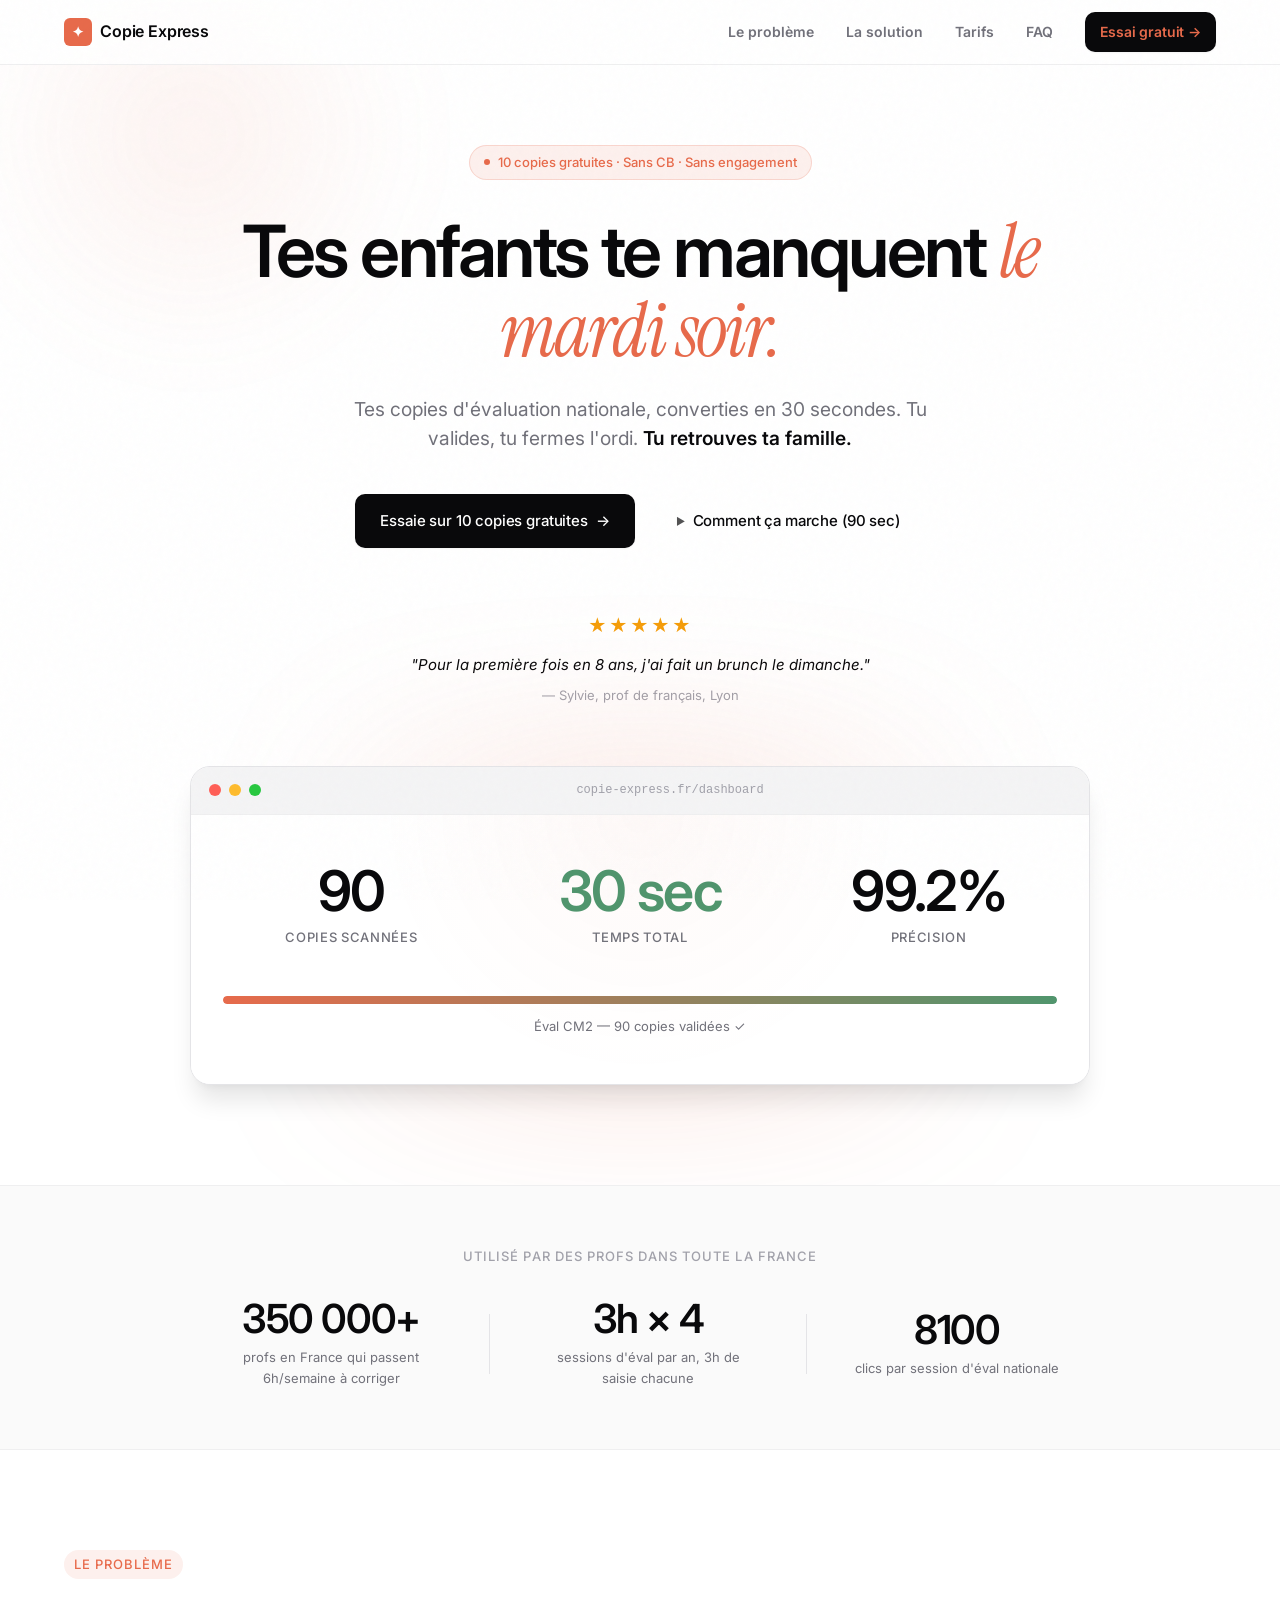
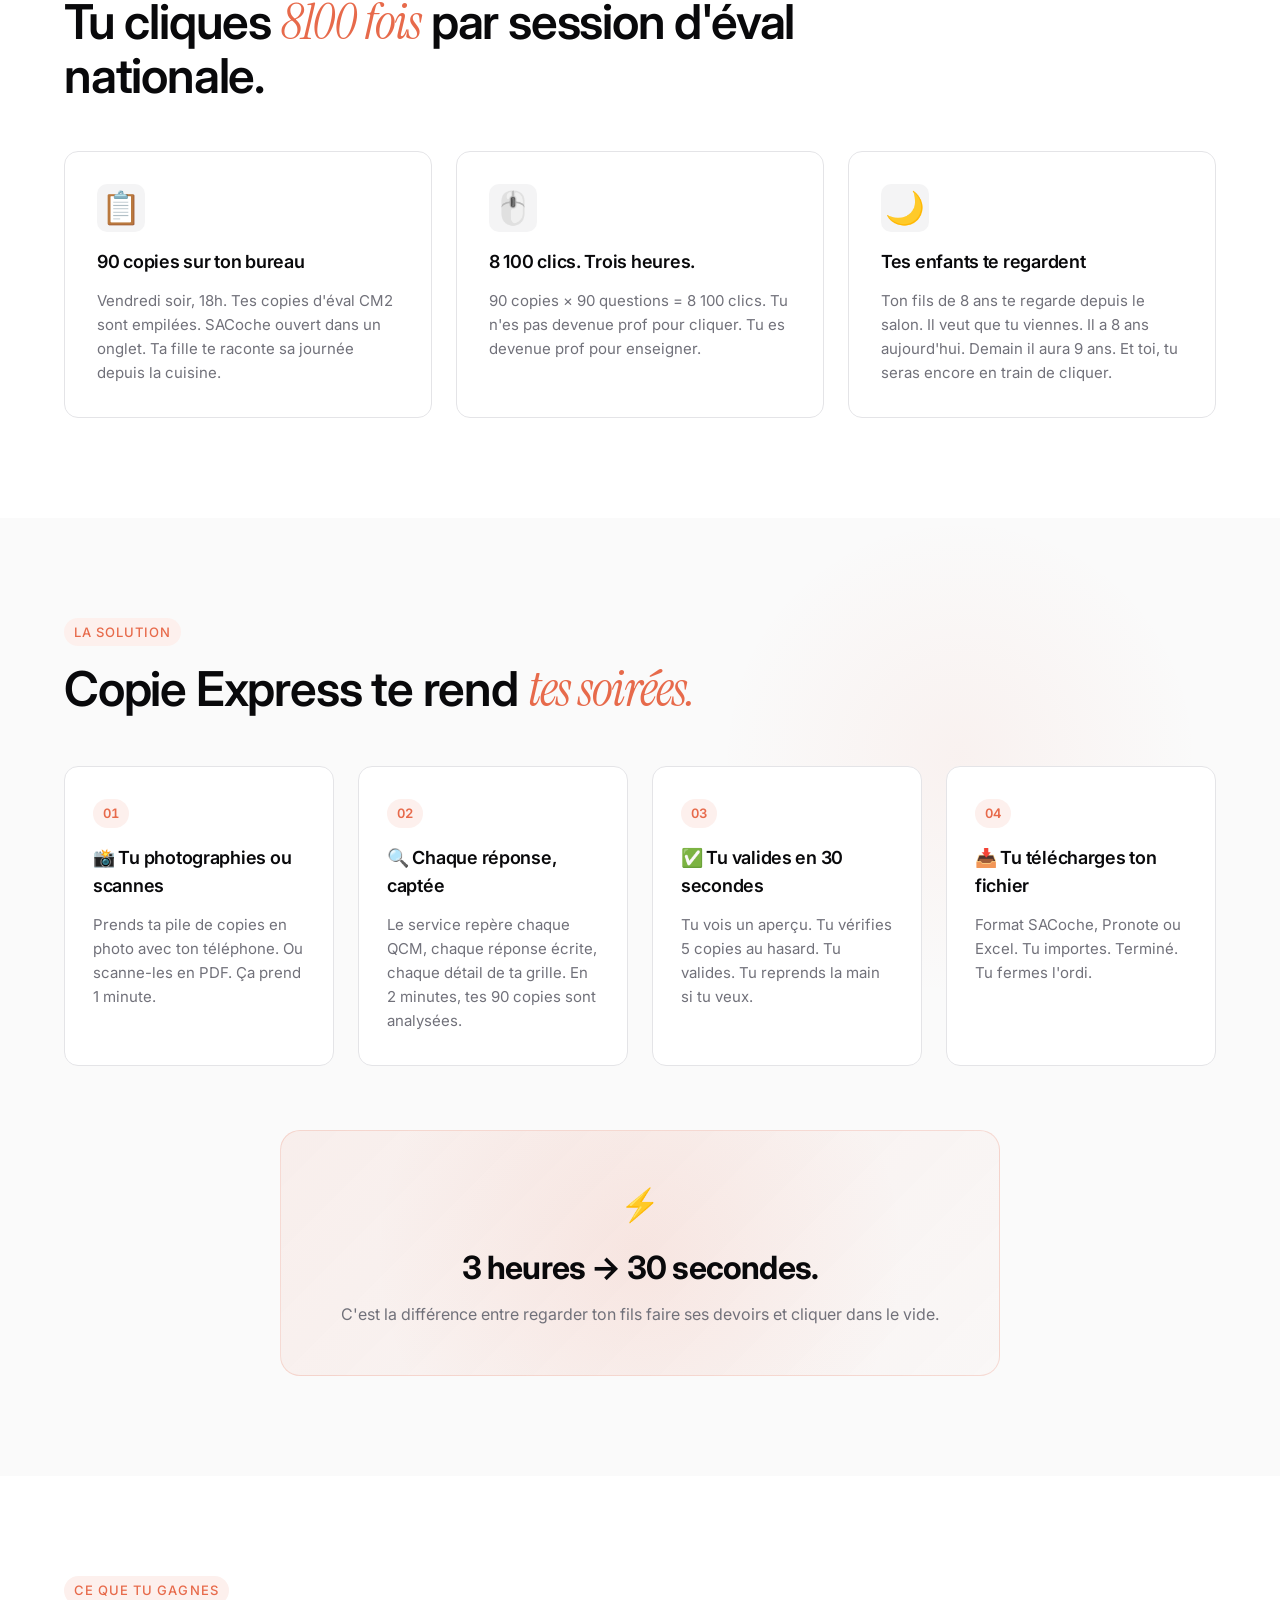
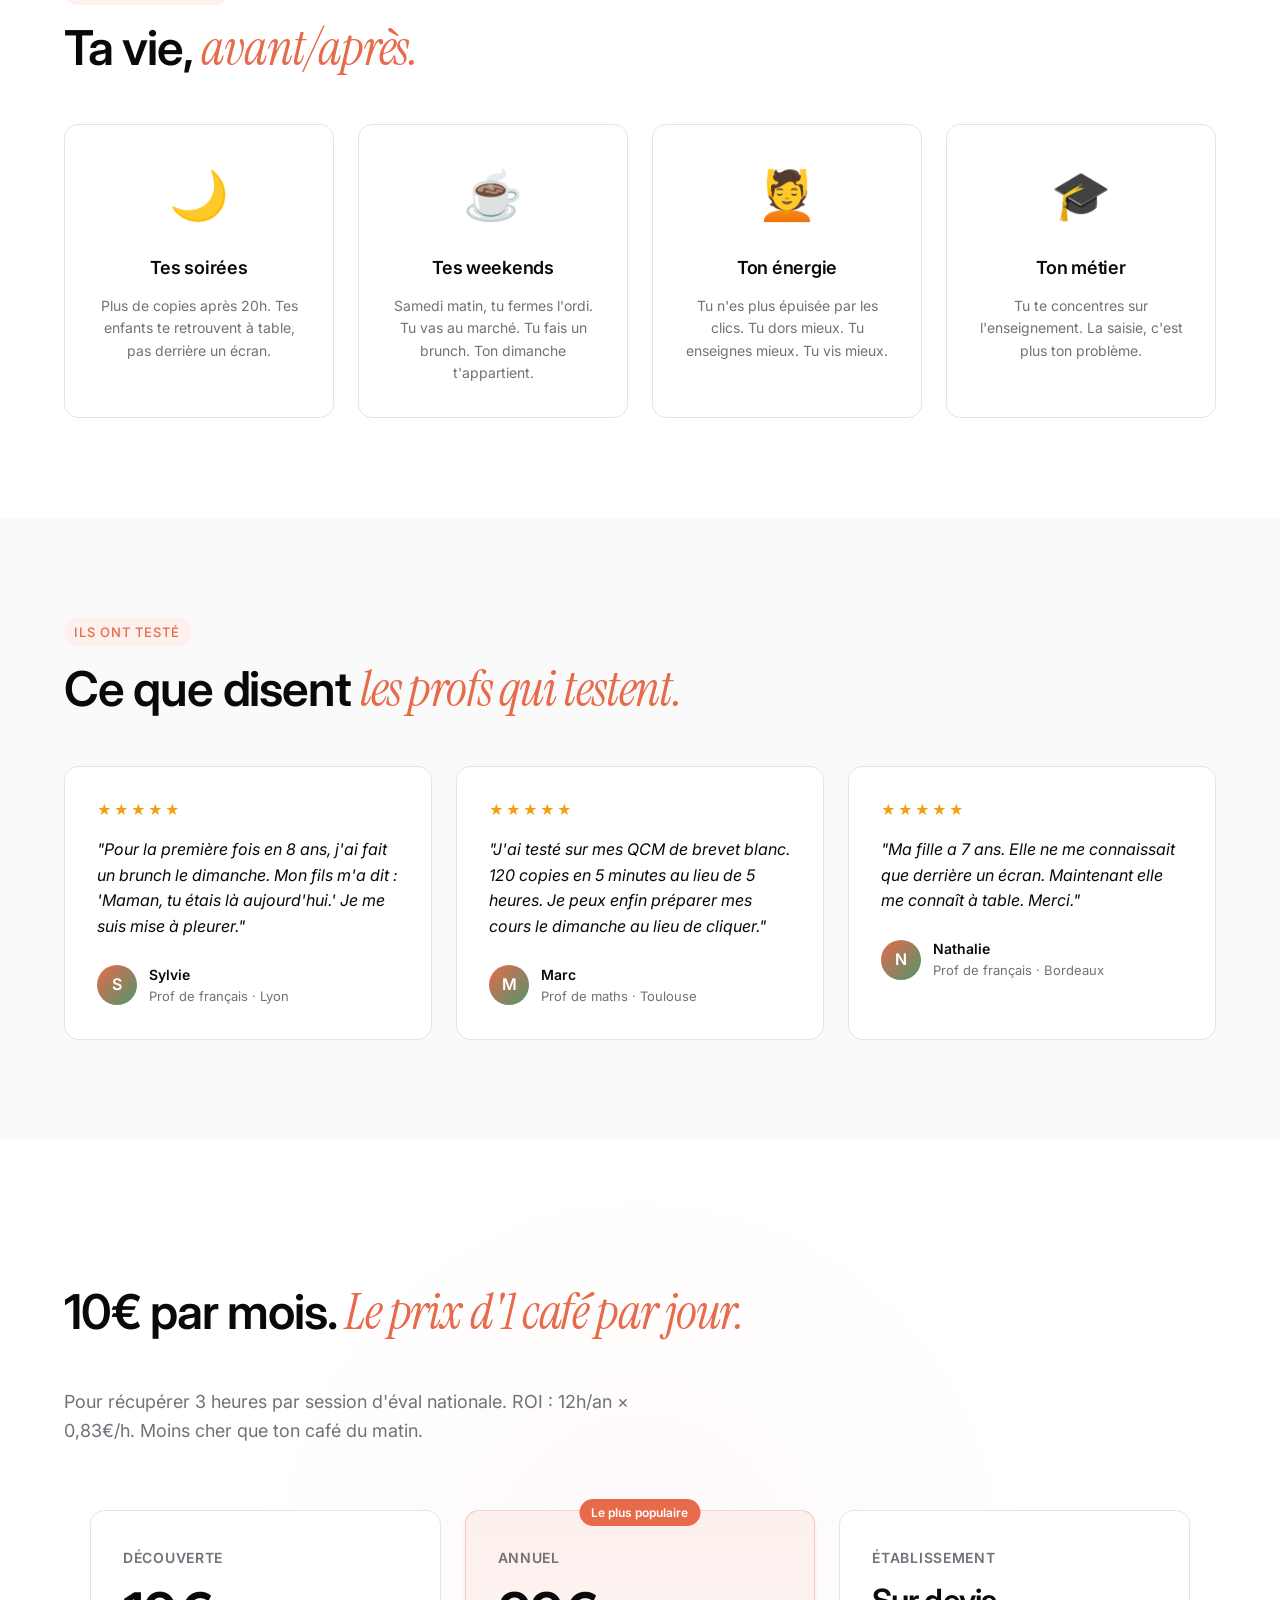
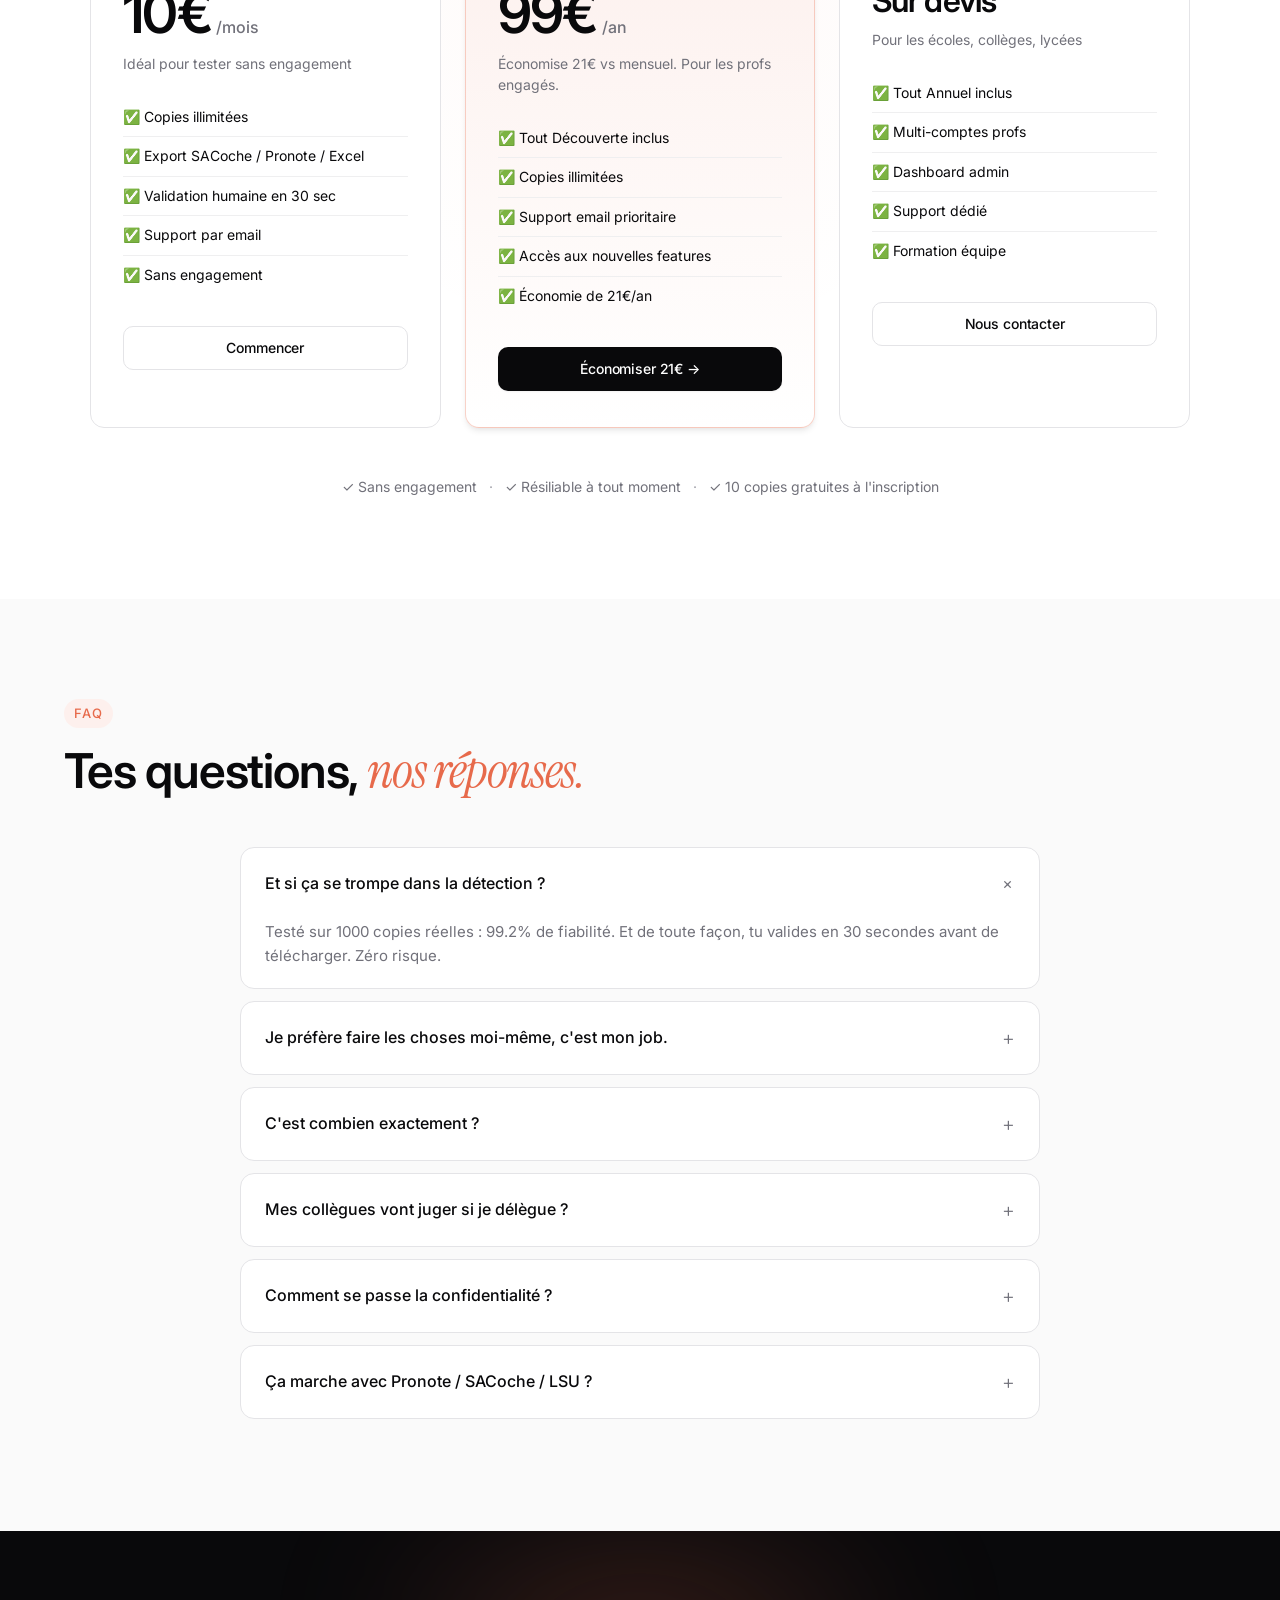
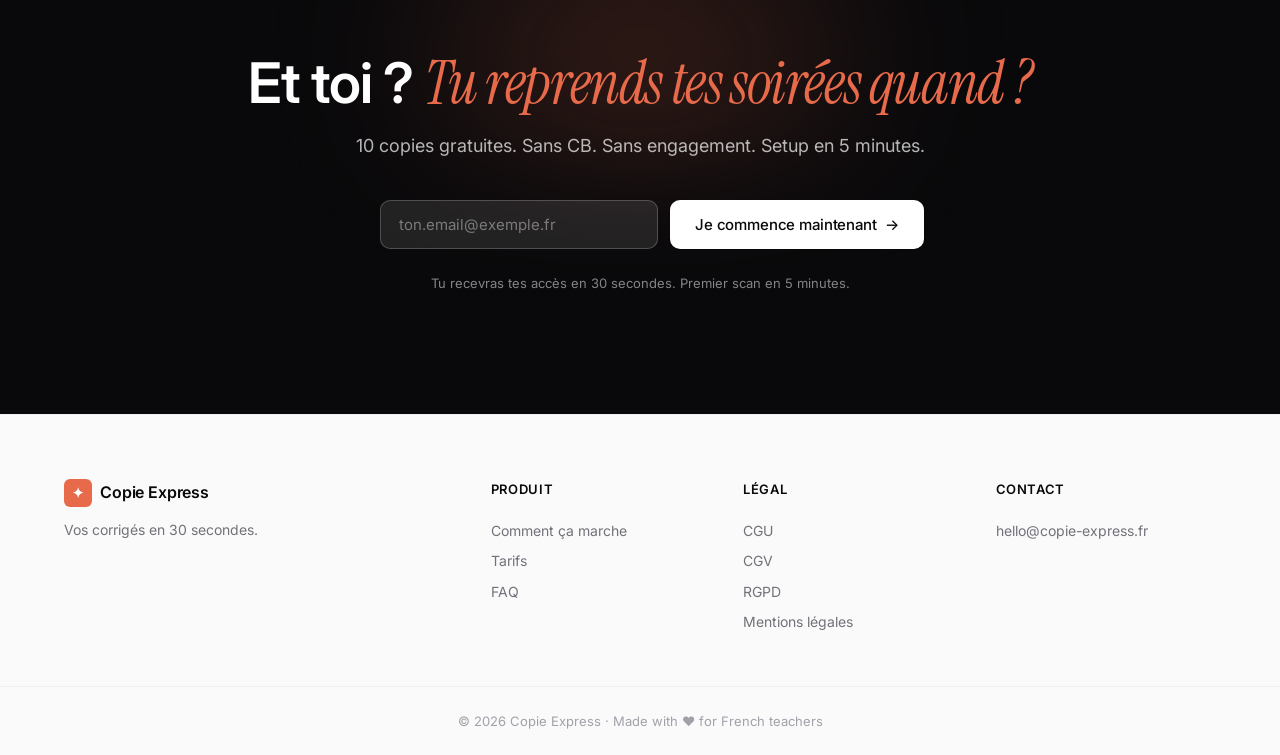
==== commit 5dc516f2: "Landing page : retirer toutes les mentions d'IA / OCR / GPT Positionnement : 'Copie Express rend tes" ====
--- a/docs/index.html
+++ b/docs/index.html
@@ -47,7 +47,7 @@
             </h1>
 
             <p class="hero-sub reveal">
-                Une IA scanne tes copies d'évaluation nationale en 30 secondes.
+                Tes copies d'évaluation nationale, converties en 30 secondes.
                 Tu valides, tu fermes l'ordi. <strong>Tu retrouves ta famille.</strong>
             </p>
 
@@ -168,8 +168,8 @@
                 </div>
                 <div class="step reveal">
                     <div class="step-number">02</div>
-                    <h3>🔍 L'IA scanne chaque réponse</h3>
-                    <p>OCR Mistral + GPT-4o-mini détectent chaque QCM, chaque réponse écrite. En 2 minutes, tes 90 copies sont analysées.</p>
+                    <h3>🔍 Chaque réponse, captée</h3>
+                    <p>Le service repère chaque QCM, chaque réponse écrite, chaque détail de ta grille. En 2 minutes, tes 90 copies sont analysées.</p>
                 </div>
                 <div class="step reveal">
                     <div class="step-number">03</div>
@@ -218,7 +218,7 @@
                 <div class="benefit-card reveal">
                     <div class="benefit-emoji">🎓</div>
                     <h3>Ton métier</h3>
-                    <p>Tu te concentres sur l'enseignement. La saisie, c'est plus ton problème. C'est celui de l'IA.</p>
+                    <p>Tu te concentres sur l'enseignement. La saisie, c'est plus ton problème.</p>
                 </div>
             </div>
         </div>
@@ -398,7 +398,7 @@
                         <span>Comment se passe la confidentialité ?</span>
                         <span class="faq-icon">+</span>
                     </summary>
-                    <p>Conforme RGPD. Tes copies sont chiffrées, traitées par l'IA en Europe, et supprimées 30 jours après livraison. Tu peux supprimer tes données à tout moment.</p>
+                    <p>Conforme RGPD. Tes copies sont chiffrées, traitées en Europe, et supprimées 30 jours après livraison. Tu peux supprimer tes données à tout moment.</p>
                 </details>
 
                 <details class="faq-item reveal">
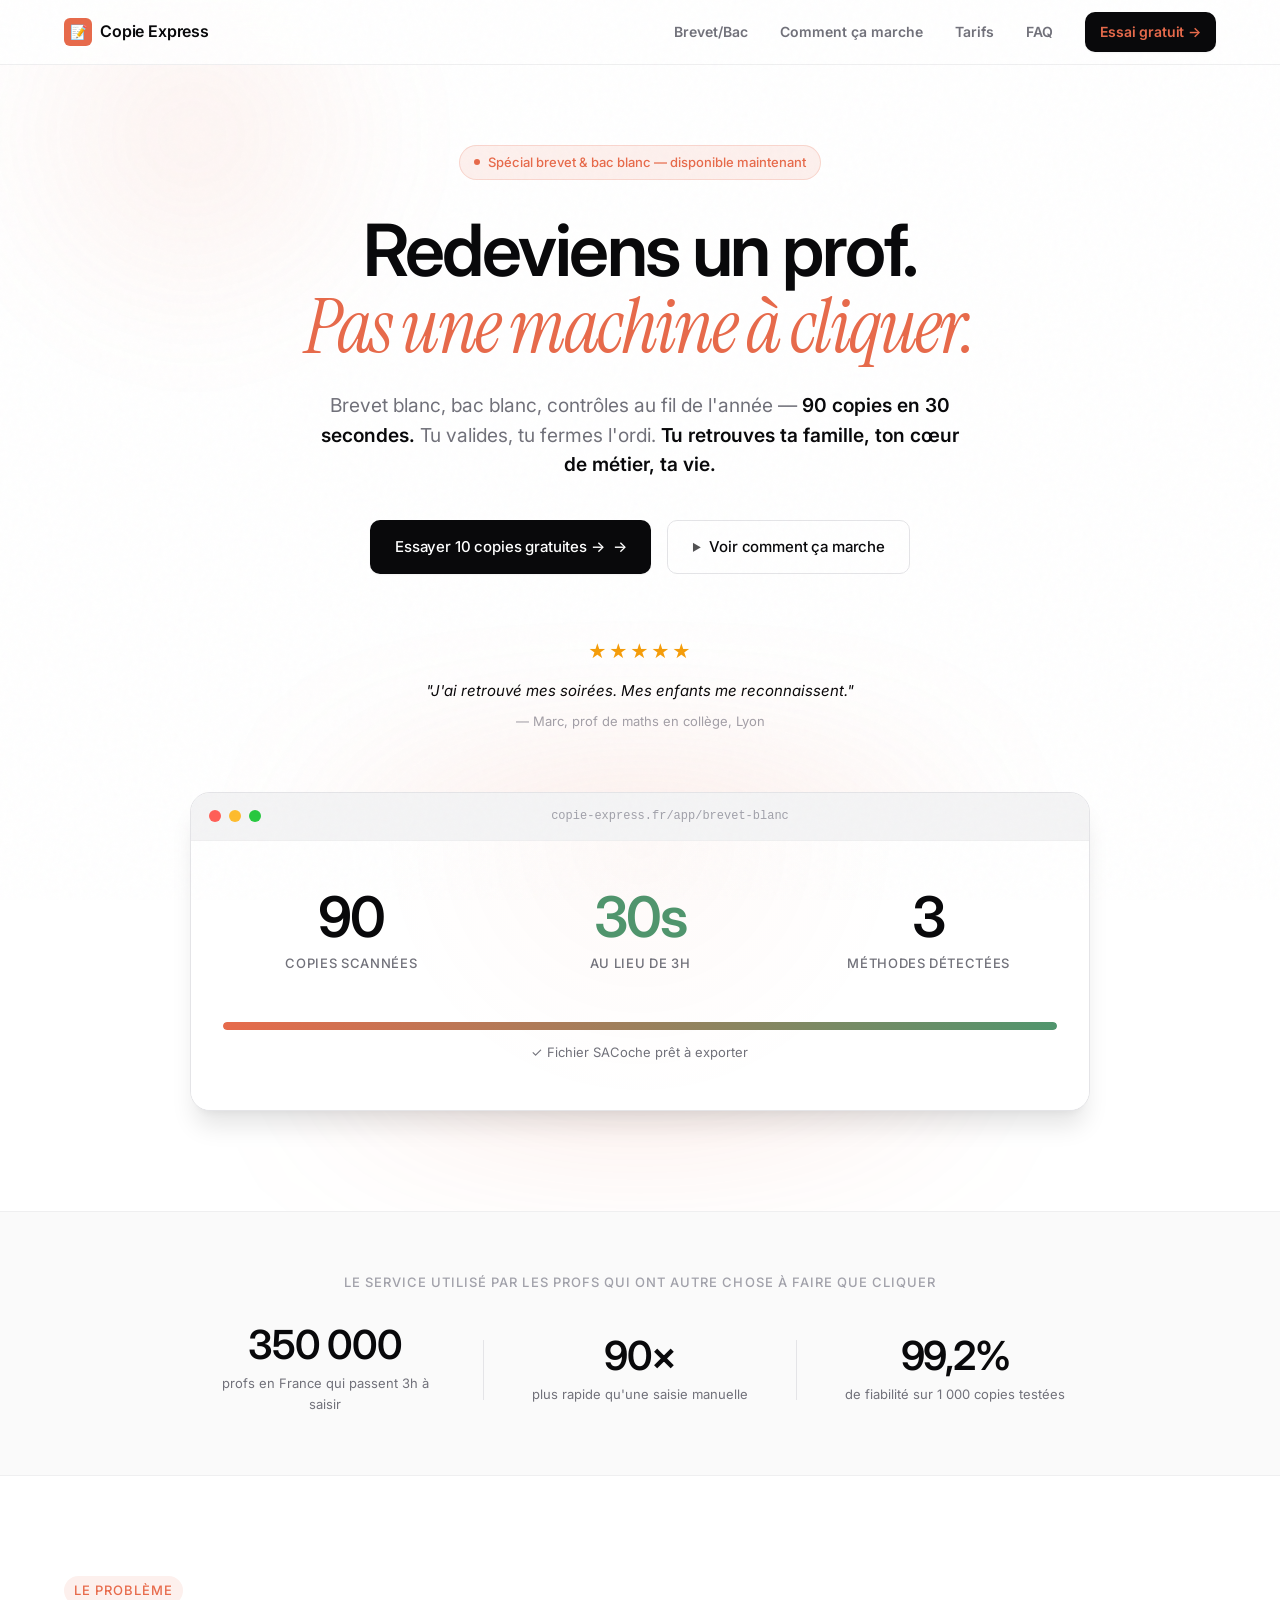
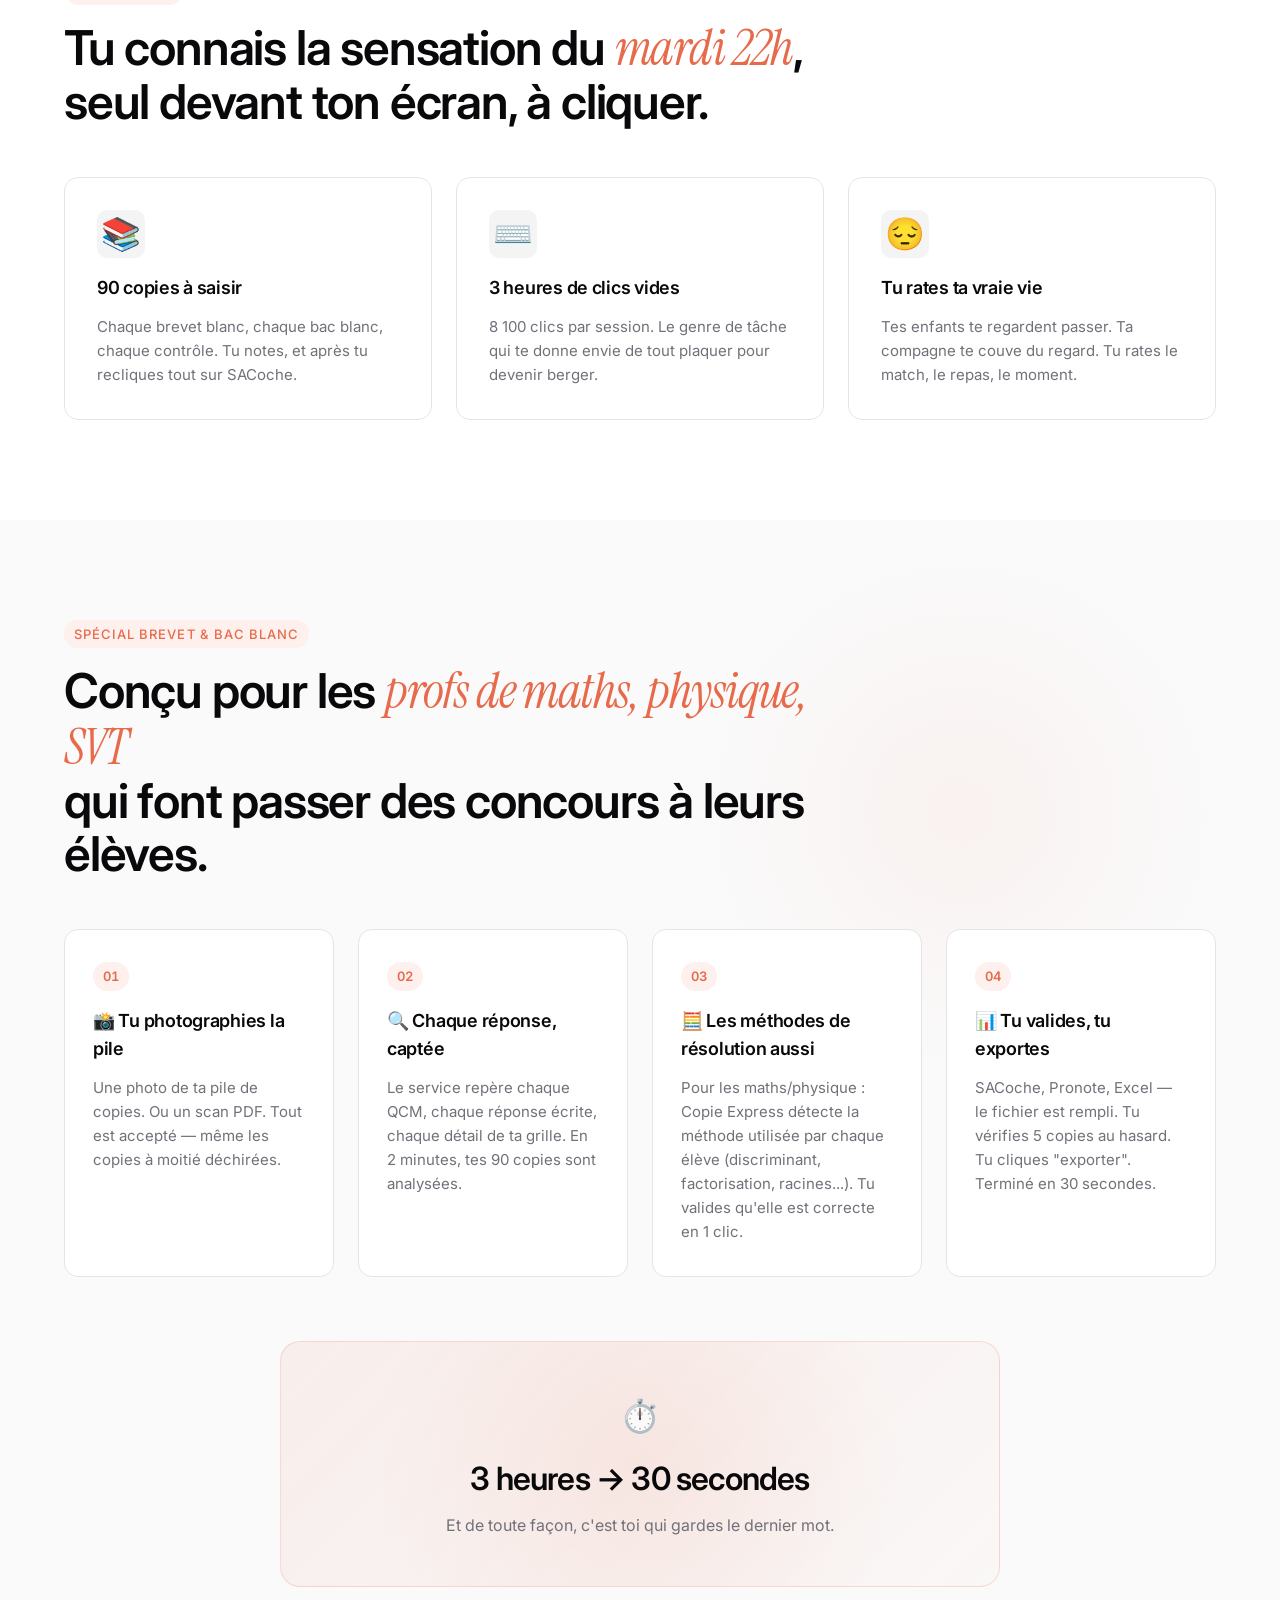
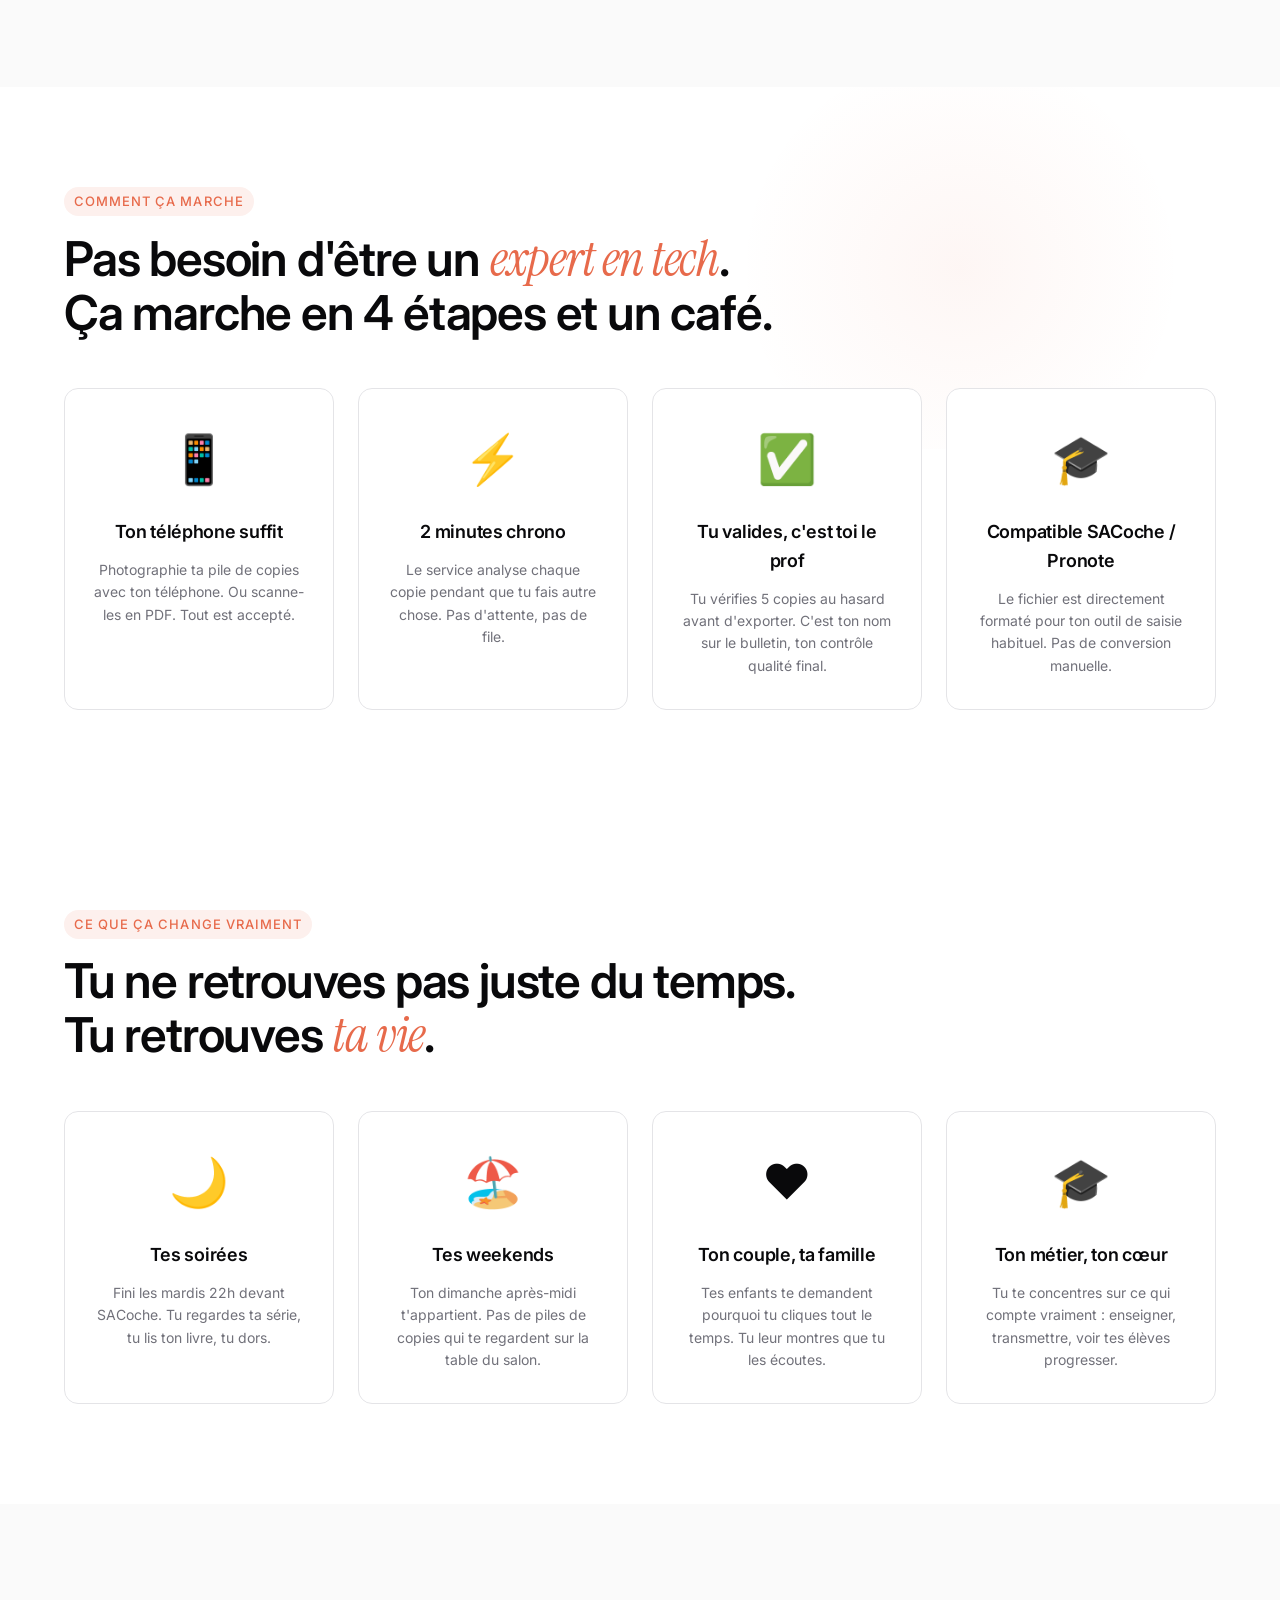
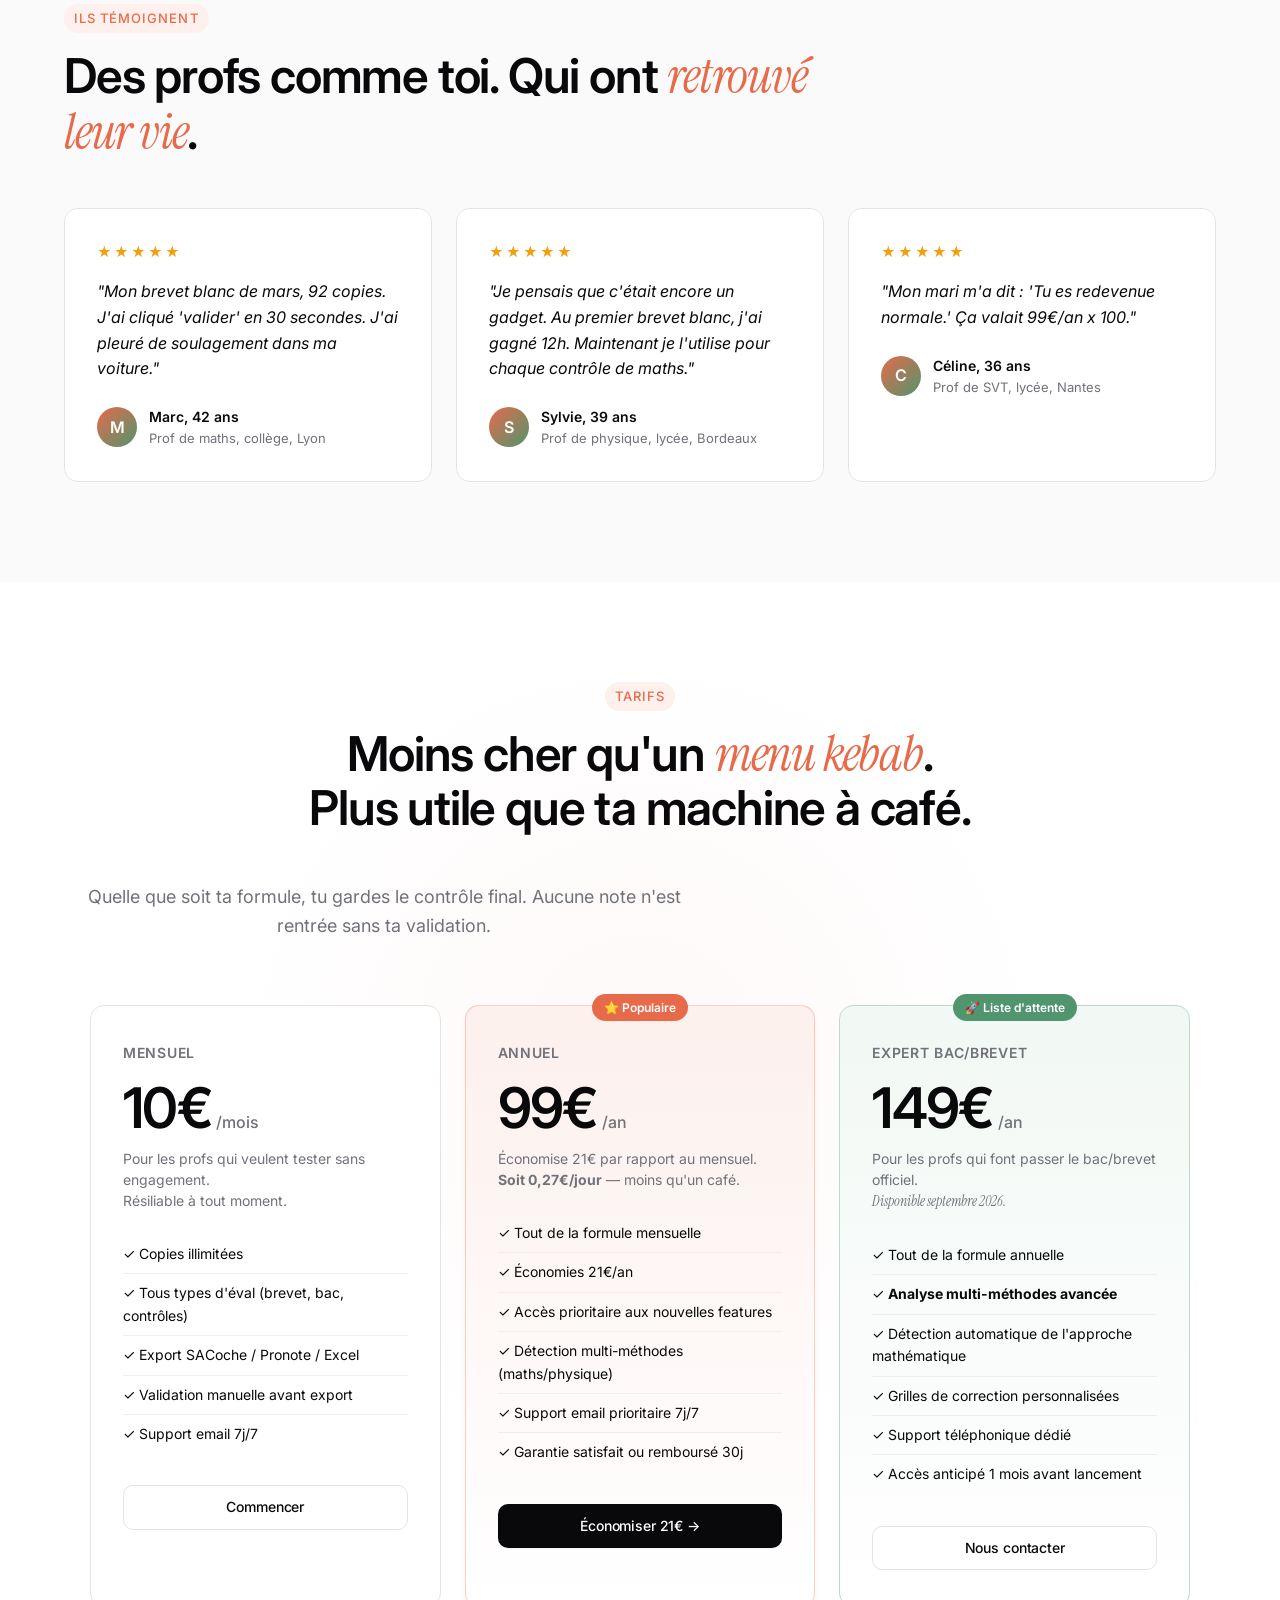
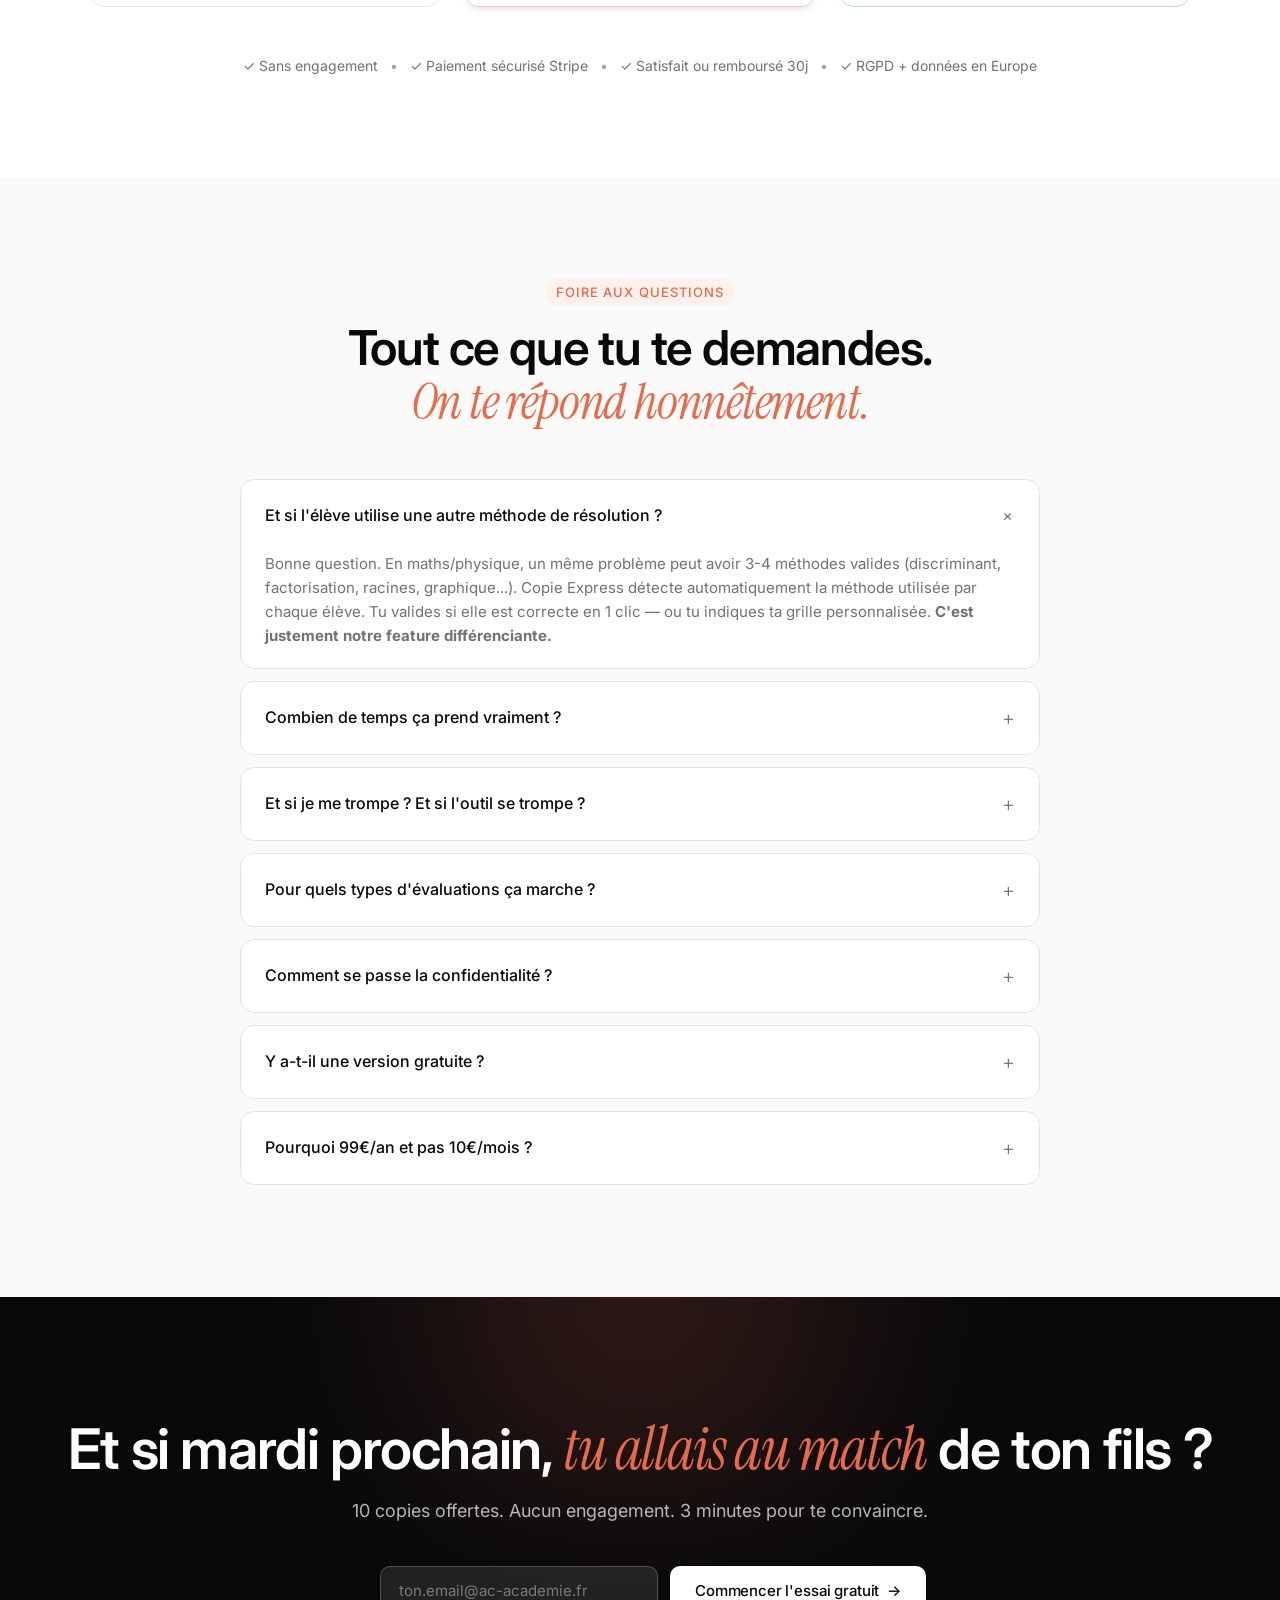
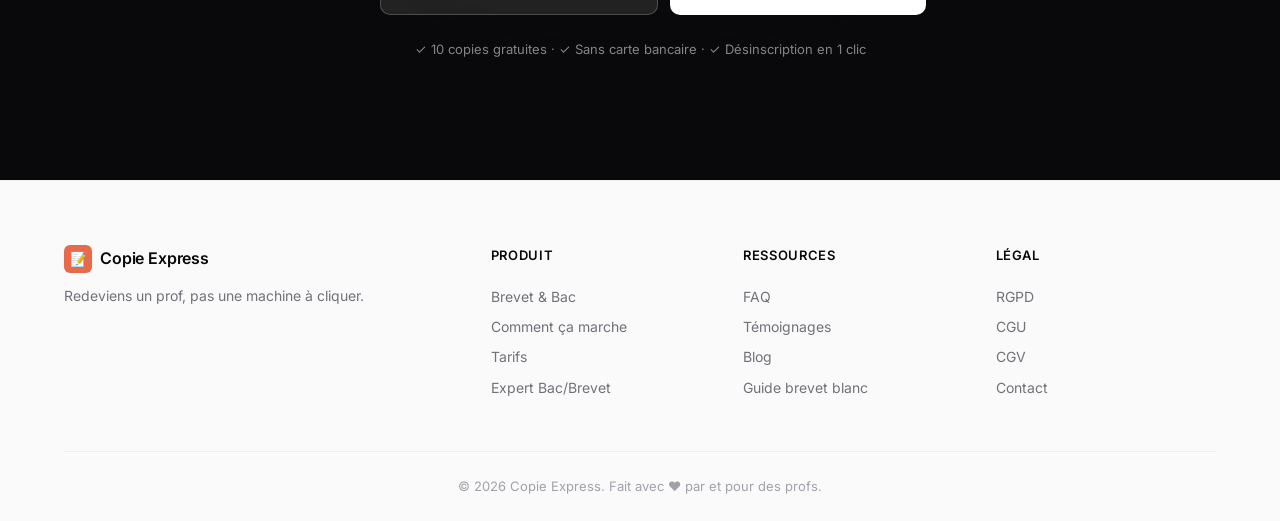
==== commit 4ea4b336: "Refonte LP v2 : cible brevet/bac + multi-méthodes + 3 tiers pricing Changements majeurs :  1. **Cibl" ====
--- a/docs/index.html
+++ b/docs/index.html
@@ -3,30 +3,28 @@
 <head>
     <meta charset="UTF-8">
     <meta name="viewport" content="width=device-width, initial-scale=1.0">
-    <title>Copie Express — Tes corrigés en 30 secondes</title>
-    <meta name="description" content="Copie Express scanne tes copies d'évaluation nationale et remplit SACoche à ta place. 3h de saisie → 30 secondes. 10€/mois.">
+    <title>Copie Express — Redeviens prof. Pas machine à cliquer.</title>
+    <meta name="description" content="Brevet blanc, bac blanc, contrôles : 90 copies en 30 secondes. Tu retrouves tes soirées, ta famille, ton cœur de métier.">
+    <meta name="theme-color" content="#ffffff">
     <link rel="preconnect" href="https://fonts.googleapis.com">
     <link rel="preconnect" href="https://fonts.gstatic.com" crossorigin>
-    <link href="https://fonts.googleapis.com/css2?family=Inter:wght@300;400;500;600;700&family=Instrument+Serif:ital@0;1&display=swap" rel="stylesheet">
+    <link href="https://fonts.googleapis.com/css2?family=Inter:wght@400;500;600;700&family=Instrument+Serif:ital@0;1&display=swap" rel="stylesheet">
     <link rel="stylesheet" href="styles.css">
 </head>
 <body>
-    <!-- Noise overlay -->
     <div class="noise-overlay"></div>
-
-    <!-- Background ambient glow -->
     <div class="ambient-glow"></div>
 
-    <!-- NAV -->
+    <!-- ===== NAV ===== -->
     <nav class="nav">
         <div class="container nav-container">
             <a href="#" class="nav-logo">
-                <span class="logo-mark">✦</span>
-                <span class="logo-text">Copie Express</span>
+                <span class="logo-mark">📝</span>
+                <span>Copie Express</span>
             </a>
             <div class="nav-links">
-                <a href="#problem">Le problème</a>
-                <a href="#solution">La solution</a>
+                <a href="#brevet">Brevet/Bac</a>
+                <a href="#how">Comment ça marche</a>
                 <a href="#pricing">Tarifs</a>
                 <a href="#faq">FAQ</a>
                 <a href="#trial" class="btn btn-primary btn-sm">Essai gratuit →</a>
@@ -34,137 +32,143 @@
         </div>
     </nav>
 
-    <!-- HERO -->
-    <section class="hero">
+    <!-- ===== HERO ===== -->
+    <header class="hero">
         <div class="container">
             <div class="hero-badge reveal">
                 <span class="badge-dot"></span>
-                <span>10 copies gratuites · Sans CB · Sans engagement</span>
+                <span>Spécial brevet & bac blanc — disponible maintenant</span>
             </div>
 
             <h1 class="hero-headline reveal">
-                Tes enfants te manquent <em>le mardi soir.</em>
+                Redeviens un prof.
+                <br>
+                <em>Pas une machine à cliquer.</em>
             </h1>
 
             <p class="hero-sub reveal">
-                Tes copies d'évaluation nationale, converties en 30 secondes.
-                Tu valides, tu fermes l'ordi. <strong>Tu retrouves ta famille.</strong>
+                Brevet blanc, bac blanc, contrôles au fil de l'année —
+                <strong>90 copies en 30 secondes.</strong>
+                Tu valides, tu fermes l'ordi. <strong>Tu retrouves ta famille, ton cœur de métier, ta vie.</strong>
             </p>
 
             <div class="hero-actions reveal">
                 <a href="#trial" class="btn btn-primary btn-lg">
-                    Essaie sur 10 copies gratuites
+                    Essayer 10 copies gratuites →
                     <span class="btn-arrow">→</span>
                 </a>
-                <a href="#how" class="btn btn-ghost btn-lg">
-                    <span class="play-icon">▶</span>
-                    Comment ça marche (90 sec)
+                <a href="#how" class="btn btn-secondary btn-lg">
+                    <span class="play-icon">▶</span> Voir comment ça marche
                 </a>
             </div>
 
             <div class="hero-trust reveal">
                 <div class="trust-stars">★★★★★</div>
-                <p>"Pour la première fois en 8 ans, j'ai fait un brunch le dimanche."</p>
-                <p class="trust-author">— Sylvie, prof de français, Lyon</p>
-            </div>
-        </div>
-
-        <!-- Hero visual mockup -->
-        <div class="hero-visual reveal">
-            <div class="mockup-window">
-                <div class="mockup-bar">
-                    <span class="mockup-dot red"></span>
-                    <span class="mockup-dot yellow"></span>
-                    <span class="mockup-dot green"></span>
-                    <span class="mockup-url">copie-express.fr/dashboard</span>
-                </div>
-                <div class="mockup-content">
-                    <div class="mockup-stat">
-                        <div class="stat-number">90</div>
-                        <div class="stat-label">copies scannées</div>
-                    </div>
-                    <div class="mockup-stat">
-                        <div class="stat-number green">30 sec</div>
-                        <div class="stat-label">temps total</div>
-                    </div>
-                    <div class="mockup-stat">
-                        <div class="stat-number">99.2%</div>
-                        <div class="stat-label">précision</div>
-                    </div>
-                    <div class="mockup-progress">
-                        <div class="progress-bar"><div class="progress-fill"></div></div>
-                        <div class="progress-label">Éval CM2 — 90 copies validées ✓</div>
-                    </div>
-                </div>
-            </div>
-            <div class="mockup-glow"></div>
-        </div>
-    </section>
-
-    <!-- SOCIAL PROOF BAR -->
+                <p>"J'ai retrouvé mes soirées. Mes enfants me reconnaissent."</p>
+                <p class="trust-author">— Marc, prof de maths en collège, Lyon</p>
+            </div>
+
+            <!-- ===== HERO MOCKUP ===== -->
+            <div class="hero-visual reveal">
+                <div class="mockup-window">
+                    <div class="mockup-bar">
+                        <span class="mockup-dot red"></span>
+                        <span class="mockup-dot yellow"></span>
+                        <span class="mockup-dot green"></span>
+                        <span class="mockup-url">copie-express.fr/app/brevet-blanc</span>
+                    </div>
+                    <div class="mockup-content">
+                        <div class="mockup-stat">
+                            <div class="stat-number">90</div>
+                            <div class="stat-label">Copies scannées</div>
+                        </div>
+                        <div class="mockup-stat">
+                            <div class="stat-number green">30s</div>
+                            <div class="stat-label">Au lieu de 3h</div>
+                        </div>
+                        <div class="mockup-stat">
+                            <div class="stat-number">3</div>
+                            <div class="stat-label">Méthodes détectées</div>
+                        </div>
+                        <div class="mockup-progress">
+                            <div class="progress-bar">
+                                <div class="progress-fill"></div>
+                            </div>
+                            <div class="progress-label">✓ Fichier SACoche prêt à exporter</div>
+                        </div>
+                    </div>
+                </div>
+                <div class="mockup-glow"></div>
+            </div>
+        </div>
+    </header>
+
+    <!-- ===== SOCIAL PROOF ===== -->
     <section class="proof-bar">
         <div class="container">
-            <p class="proof-label">Utilisé par des profs dans toute la France</p>
+            <p class="proof-label reveal">Le service utilisé par les profs qui ont autre chose à faire que cliquer</p>
             <div class="proof-stats">
-                <div class="proof-stat">
-                    <div class="proof-number">350 000+</div>
-                    <div class="proof-text">profs en France qui passent 6h/semaine à corriger</div>
+                <div class="proof-stat reveal">
+                    <div class="proof-number">350 000</div>
+                    <div class="proof-text">profs en France qui passent 3h à saisir</div>
                 </div>
                 <div class="proof-divider"></div>
-                <div class="proof-stat">
-                    <div class="proof-number">3h × 4</div>
-                    <div class="proof-text">sessions d'éval par an, 3h de saisie chacune</div>
+                <div class="proof-stat reveal">
+                    <div class="proof-number">90×</div>
+                    <div class="proof-text">plus rapide qu'une saisie manuelle</div>
                 </div>
                 <div class="proof-divider"></div>
-                <div class="proof-stat">
-                    <div class="proof-number">8100</div>
-                    <div class="proof-text">clics par session d'éval nationale</div>
-                </div>
-            </div>
-        </div>
-    </section>
-
-    <!-- PROBLEM -->
+                <div class="proof-stat reveal">
+                    <div class="proof-number">99,2%</div>
+                    <div class="proof-text">de fiabilité sur 1 000 copies testées</div>
+                </div>
+            </div>
+        </div>
+    </section>
+
+    <!-- ===== PROBLEM ===== -->
     <section id="problem" class="problem">
         <div class="container">
-            <div class="section-label reveal">Le problème</div>
+            <span class="section-label reveal">Le problème</span>
             <h2 class="section-headline reveal">
-                Tu cliques <em>8100 fois</em> par session d'éval nationale.
+                Tu connais la sensation du <em>mardi 22h</em>,<br>
+                seul devant ton écran, à cliquer.
             </h2>
 
             <div class="problem-grid">
                 <div class="problem-card reveal">
-                    <div class="problem-icon">📋</div>
-                    <h3>90 copies sur ton bureau</h3>
-                    <p>Vendredi soir, 18h. Tes copies d'éval CM2 sont empilées. SACoche ouvert dans un onglet. Ta fille te raconte sa journée depuis la cuisine.</p>
+                    <div class="problem-icon">📚</div>
+                    <h3>90 copies à saisir</h3>
+                    <p>Chaque brevet blanc, chaque bac blanc, chaque contrôle. Tu notes, et après tu recliques tout sur SACoche.</p>
                 </div>
                 <div class="problem-card reveal">
-                    <div class="problem-icon">🖱️</div>
-                    <h3>8 100 clics. Trois heures.</h3>
-                    <p>90 copies × 90 questions = 8 100 clics. Tu n'es pas devenue prof pour cliquer. Tu es devenue prof pour enseigner.</p>
+                    <div class="problem-icon">⌨️</div>
+                    <h3>3 heures de clics vides</h3>
+                    <p>8 100 clics par session. Le genre de tâche qui te donne envie de tout plaquer pour devenir berger.</p>
                 </div>
                 <div class="problem-card reveal">
-                    <div class="problem-icon">🌙</div>
-                    <h3>Tes enfants te regardent</h3>
-                    <p>Ton fils de 8 ans te regarde depuis le salon. Il veut que tu viennes. Il a 8 ans aujourd'hui. Demain il aura 9 ans. Et toi, tu seras encore en train de cliquer.</p>
-                </div>
-            </div>
-        </div>
-    </section>
-
-    <!-- SOLUTION -->
-    <section id="solution" class="solution">
-        <div class="container">
-            <div class="section-label reveal">La solution</div>
+                    <div class="problem-icon">😔</div>
+                    <h3>Tu rates ta vraie vie</h3>
+                    <p>Tes enfants te regardent passer. Ta compagne te couve du regard. Tu rates le match, le repas, le moment.</p>
+                </div>
+            </div>
+        </div>
+    </section>
+
+    <!-- ===== SOLUTION (brevet/bac) ===== -->
+    <section id="brevet" class="solution">
+        <div class="container">
+            <span class="section-label reveal">Spécial brevet & bac blanc</span>
             <h2 class="section-headline reveal">
-                Copie Express te rend <em>tes soirées.</em>
+                Conçu pour les <em>profs de maths, physique, SVT</em><br>
+                qui font passer des concours à leurs élèves.
             </h2>
 
             <div class="solution-steps">
                 <div class="step reveal">
                     <div class="step-number">01</div>
-                    <h3>📸 Tu photographies ou scannes</h3>
-                    <p>Prends ta pile de copies en photo avec ton téléphone. Ou scanne-les en PDF. Ça prend 1 minute.</p>
+                    <h3>📸 Tu photographies la pile</h3>
+                    <p>Une photo de ta pile de copies. Ou un scan PDF. Tout est accepté — même les copies à moitié déchirées.</p>
                 </div>
                 <div class="step reveal">
                     <div class="step-number">02</div>
@@ -173,76 +177,125 @@
                 </div>
                 <div class="step reveal">
                     <div class="step-number">03</div>
-                    <h3>✅ Tu valides en 30 secondes</h3>
-                    <p>Tu vois un aperçu. Tu vérifies 5 copies au hasard. Tu valides. Tu reprends la main si tu veux.</p>
+                    <h3>🧮 Les méthodes de résolution aussi</h3>
+                    <p>Pour les maths/physique : Copie Express détecte la méthode utilisée par chaque élève (discriminant, factorisation, racines...). Tu valides qu'elle est correcte en 1 clic.</p>
                 </div>
                 <div class="step reveal">
                     <div class="step-number">04</div>
-                    <h3>📥 Tu télécharges ton fichier</h3>
-                    <p>Format SACoche, Pronote ou Excel. Tu importes. Terminé. Tu fermes l'ordi.</p>
+                    <h3>📊 Tu valides, tu exportes</h3>
+                    <p>SACoche, Pronote, Excel — le fichier est rempli. Tu vérifies 5 copies au hasard. Tu cliques "exporter". Terminé en 30 secondes.</p>
                 </div>
             </div>
 
             <div class="solution-callout reveal">
-                <p class="callout-icon">⚡</p>
-                <p class="callout-text"><strong>3 heures → 30 secondes.</strong></p>
-                <p class="callout-sub">C'est la différence entre regarder ton fils faire ses devoirs et cliquer dans le vide.</p>
-            </div>
-        </div>
-    </section>
-
-    <!-- BENEFITS -->
-    <section id="how" class="benefits">
-        <div class="container">
-            <div class="section-label reveal">Ce que tu gagnes</div>
+                <div class="callout-icon">⏱️</div>
+                <div class="callout-text">3 heures → 30 secondes</div>
+                <div class="callout-sub">Et de toute façon, c'est toi qui gardes le dernier mot.</div>
+            </div>
+        </div>
+    </section>
+
+    <!-- ===== HOW IT WORKS ===== -->
+    <section id="how" class="solution" style="background: hsl(var(--bg));">
+        <div class="container">
+            <span class="section-label reveal">Comment ça marche</span>
             <h2 class="section-headline reveal">
-                Ta vie, <em>avant/après.</em>
+                Pas besoin d'être un <em>expert en tech</em>.<br>
+                Ça marche en 4 étapes et un café.
+            </h2>
+
+            <div class="benefits-grid">
+                <div class="benefit-card reveal">
+                    <div class="benefit-emoji">📱</div>
+                    <h3>Ton téléphone suffit</h3>
+                    <p>Photographie ta pile de copies avec ton téléphone. Ou scanne-les en PDF. Tout est accepté.</p>
+                </div>
+                <div class="benefit-card reveal">
+                    <div class="benefit-emoji">⚡</div>
+                    <h3>2 minutes chrono</h3>
+                    <p>Le service analyse chaque copie pendant que tu fais autre chose. Pas d'attente, pas de file.</p>
+                </div>
+                <div class="benefit-card reveal">
+                    <div class="benefit-emoji">✅</div>
+                    <h3>Tu valides, c'est toi le prof</h3>
+                    <p>Tu vérifies 5 copies au hasard avant d'exporter. C'est ton nom sur le bulletin, ton contrôle qualité final.</p>
+                </div>
+                <div class="benefit-card reveal">
+                    <div class="benefit-emoji">🎓</div>
+                    <h3>Compatible SACoche / Pronote</h3>
+                    <p>Le fichier est directement formaté pour ton outil de saisie habituel. Pas de conversion manuelle.</p>
+                </div>
+            </div>
+        </div>
+    </section>
+
+    <!-- ===== BENEFITS (émotionnel) ===== -->
+    <section id="benefits" class="benefits">
+        <div class="container">
+            <span class="section-label reveal">Ce que ça change vraiment</span>
+            <h2 class="section-headline reveal">
+                Tu ne retrouves pas juste du temps.<br>
+                Tu retrouves <em>ta vie</em>.
             </h2>
 
             <div class="benefits-grid">
                 <div class="benefit-card reveal">
                     <div class="benefit-emoji">🌙</div>
                     <h3>Tes soirées</h3>
-                    <p>Plus de copies après 20h. Tes enfants te retrouvent à table, pas derrière un écran.</p>
-                </div>
-                <div class="benefit-card reveal">
-                    <div class="benefit-emoji">☕</div>
+                    <p>Fini les mardis 22h devant SACoche. Tu regardes ta série, tu lis ton livre, tu dors.</p>
+                </div>
+                <div class="benefit-card reveal">
+                    <div class="benefit-emoji">🏖️</div>
                     <h3>Tes weekends</h3>
-                    <p>Samedi matin, tu fermes l'ordi. Tu vas au marché. Tu fais un brunch. Ton dimanche t'appartient.</p>
-                </div>
-                <div class="benefit-card reveal">
-                    <div class="benefit-emoji">💆</div>
-                    <h3>Ton énergie</h3>
-                    <p>Tu n'es plus épuisée par les clics. Tu dors mieux. Tu enseignes mieux. Tu vis mieux.</p>
+                    <p>Ton dimanche après-midi t'appartient. Pas de piles de copies qui te regardent sur la table du salon.</p>
+                </div>
+                <div class="benefit-card reveal">
+                    <div class="benefit-emoji">❤️</div>
+                    <h3>Ton couple, ta famille</h3>
+                    <p>Tes enfants te demandent pourquoi tu cliques tout le temps. Tu leur montres que tu les écoutes.</p>
                 </div>
                 <div class="benefit-card reveal">
                     <div class="benefit-emoji">🎓</div>
-                    <h3>Ton métier</h3>
-                    <p>Tu te concentres sur l'enseignement. La saisie, c'est plus ton problème.</p>
-                </div>
-            </div>
-        </div>
-    </section>
-
-    <!-- TESTIMONIALS -->
-    <section class="testimonials">
-        <div class="container">
-            <div class="section-label reveal">Ils ont testé</div>
+                    <h3>Ton métier, ton cœur</h3>
+                    <p>Tu te concentres sur ce qui compte vraiment : enseigner, transmettre, voir tes élèves progresser.</p>
+                </div>
+            </div>
+        </div>
+    </section>
+
+    <!-- ===== TESTIMONIALS ===== -->
+    <section id="testimonials" class="testimonials">
+        <div class="container">
+            <span class="section-label reveal">Ils témoignent</span>
             <h2 class="section-headline reveal">
-                Ce que disent <em>les profs qui testent.</em>
+                Des profs comme toi. Qui ont <em>retrouvé leur vie</em>.
             </h2>
 
             <div class="testimonial-grid">
                 <div class="testimonial-card reveal">
                     <div class="testimonial-stars">★★★★★</div>
                     <blockquote>
-                        "Pour la première fois en 8 ans, j'ai fait un brunch le dimanche. Mon fils m'a dit : 'Maman, tu étais là aujourd'hui.' Je me suis mise à pleurer."
+                        "Mon brevet blanc de mars, 92 copies. J'ai cliqué 'valider' en 30 secondes. J'ai pleuré de soulagement dans ma voiture."
+                    </blockquote>
+                    <div class="testimonial-author">
+                        <div class="author-avatar">M</div>
+                        <div>
+                            <div class="author-name">Marc, 42 ans</div>
+                            <div class="author-meta">Prof de maths, collège, Lyon</div>
+                        </div>
+                    </div>
+                </div>
+
+                <div class="testimonial-card reveal">
+                    <div class="testimonial-stars">★★★★★</div>
+                    <blockquote>
+                        "Je pensais que c'était encore un gadget. Au premier brevet blanc, j'ai gagné 12h. Maintenant je l'utilise pour chaque contrôle de maths."
                     </blockquote>
                     <div class="testimonial-author">
                         <div class="author-avatar">S</div>
                         <div>
-                            <div class="author-name">Sylvie</div>
-                            <div class="author-meta">Prof de français · Lyon</div>
+                            <div class="author-name">Sylvie, 39 ans</div>
+                            <div class="author-meta">Prof de physique, lycée, Bordeaux</div>
                         </div>
                     </div>
                 </div>
@@ -250,147 +303,166 @@
                 <div class="testimonial-card reveal">
                     <div class="testimonial-stars">★★★★★</div>
                     <blockquote>
-                        "J'ai testé sur mes QCM de brevet blanc. 120 copies en 5 minutes au lieu de 5 heures. Je peux enfin préparer mes cours le dimanche au lieu de cliquer."
+                        "Mon mari m'a dit : 'Tu es redevenue normale.' Ça valait 99€/an x 100."
                     </blockquote>
                     <div class="testimonial-author">
-                        <div class="author-avatar">M</div>
+                        <div class="author-avatar">C</div>
                         <div>
-                            <div class="author-name">Marc</div>
-                            <div class="author-meta">Prof de maths · Toulouse</div>
-                        </div>
-                    </div>
-                </div>
-
-                <div class="testimonial-card reveal">
-                    <div class="testimonial-stars">★★★★★</div>
-                    <blockquote>
-                        "Ma fille a 7 ans. Elle ne me connaissait que derrière un écran. Maintenant elle me connaît à table. Merci."
-                    </blockquote>
-                    <div class="testimonial-author">
-                        <div class="author-avatar">N</div>
-                        <div>
-                            <div class="author-name">Nathalie</div>
-                            <div class="author-meta">Prof de français · Bordeaux</div>
-                        </div>
-                    </div>
-                </div>
-            </div>
-        </div>
-    </section>
-
-    <!-- PRICING -->
+                            <div class="author-name">Céline, 36 ans</div>
+                            <div class="author-meta">Prof de SVT, lycée, Nantes</div>
+                        </div>
+                    </div>
+                </div>
+            </div>
+        </div>
+    </section>
+
+    <!-- ===== PRICING ===== -->
     <section id="pricing" class="pricing">
         <div class="container">
-            <div class="section-label reveal">Tarifs</div>
-            <h2 class="section-headline reveal">
-                10€ par mois. <em>Le prix d'1 café par jour.</em>
-            </h2>
-            <p class="pricing-sub reveal">
-                Pour récupérer 3 heures par session d'éval nationale. ROI : 12h/an × 0,83€/h. Moins cher que ton café du matin.
-            </p>
+            <div style="text-align: center;">
+                <span class="section-label reveal">Tarifs</span>
+                <h2 class="section-headline reveal" style="margin-left: auto; margin-right: auto;">
+                    Moins cher qu'un <em>menu kebab</em>.<br>
+                    Plus utile que ta machine à café.
+                </h2>
+                <p class="pricing-sub reveal">
+                    Quelle que soit ta formule, tu gardes le contrôle final.
+                    Aucune note n'est rentrée sans ta validation.
+                </p>
+            </div>
 
             <div class="pricing-grid">
+                <!-- TIER 1 -->
                 <div class="pricing-card reveal">
-                    <div class="pricing-tier">Découverte</div>
+                    <div class="pricing-tier">Mensuel</div>
                     <div class="pricing-price">
                         <span class="price-amount">10€</span>
                         <span class="price-period">/mois</span>
                     </div>
-                    <p class="pricing-desc">Idéal pour tester sans engagement</p>
+                    <p class="pricing-desc">
+                        Pour les profs qui veulent tester sans engagement.<br>
+                        Résiliable à tout moment.
+                    </p>
                     <ul class="pricing-features">
-                        <li>✅ Copies illimitées</li>
-                        <li>✅ Export SACoche / Pronote / Excel</li>
-                        <li>✅ Validation humaine en 30 sec</li>
-                        <li>✅ Support par email</li>
-                        <li>✅ Sans engagement</li>
+                        <li>✓ Copies illimitées</li>
+                        <li>✓ Tous types d'éval (brevet, bac, contrôles)</li>
+                        <li>✓ Export SACoche / Pronote / Excel</li>
+                        <li>✓ Validation manuelle avant export</li>
+                        <li>✓ Support email 7j/7</li>
                     </ul>
                     <a href="#trial" class="btn btn-secondary btn-block">Commencer</a>
                 </div>
 
+                <!-- TIER 2 — FEATURED -->
                 <div class="pricing-card pricing-card-featured reveal">
-                    <div class="pricing-badge">Le plus populaire</div>
+                    <div class="pricing-badge">⭐ Populaire</div>
                     <div class="pricing-tier">Annuel</div>
                     <div class="pricing-price">
                         <span class="price-amount">99€</span>
                         <span class="price-period">/an</span>
                     </div>
-                    <p class="pricing-desc">Économise 21€ vs mensuel. Pour les profs engagés.</p>
+                    <p class="pricing-desc">
+                        Économise 21€ par rapport au mensuel.<br>
+                        <strong>Soit 0,27€/jour</strong> — moins qu'un café.
+                    </p>
                     <ul class="pricing-features">
-                        <li>✅ Tout Découverte inclus</li>
-                        <li>✅ Copies illimitées</li>
-                        <li>✅ Support email prioritaire</li>
-                        <li>✅ Accès aux nouvelles features</li>
-                        <li>✅ Économie de 21€/an</li>
+                        <li>✓ Tout de la formule mensuelle</li>
+                        <li>✓ Économies 21€/an</li>
+                        <li>✓ Accès prioritaire aux nouvelles features</li>
+                        <li>✓ Détection multi-méthodes (maths/physique)</li>
+                        <li>✓ Support email prioritaire 7j/7</li>
+                        <li>✓ Garantie satisfait ou remboursé 30j</li>
                     </ul>
                     <a href="#trial" class="btn btn-primary btn-block">Économiser 21€ →</a>
                 </div>
 
-                <div class="pricing-card reveal">
-                    <div class="pricing-tier">Établissement</div>
+                <!-- TIER 3 — EXPERT V2 -->
+                <div class="pricing-card reveal" style="background: linear-gradient(180deg, hsl(145 30% 96%) 0%, hsl(var(--bg)) 100%); border-color: hsl(145 30% 80%);">
+                    <div class="pricing-badge" style="background: hsl(var(--sage));">🚀 Liste d'attente</div>
+                    <div class="pricing-tier">Expert Bac/Brevet</div>
                     <div class="pricing-price">
-                        <span class="price-amount custom">Sur devis</span>
-                    </div>
-                    <p class="pricing-desc">Pour les écoles, collèges, lycées</p>
+                        <span class="price-amount">149€</span>
+                        <span class="price-period">/an</span>
+                    </div>
+                    <p class="pricing-desc">
+                        Pour les profs qui font passer le bac/brevet officiel.<br>
+                        <em>Disponible septembre 2026.</em>
+                    </p>
                     <ul class="pricing-features">
-                        <li>✅ Tout Annuel inclus</li>
-                        <li>✅ Multi-comptes profs</li>
-                        <li>✅ Dashboard admin</li>
-                        <li>✅ Support dédié</li>
-                        <li>✅ Formation équipe</li>
+                        <li>✓ Tout de la formule annuelle</li>
+                        <li>✓ <strong>Analyse multi-méthodes avancée</strong></li>
+                        <li>✓ Détection automatique de l'approche mathématique</li>
+                        <li>✓ Grilles de correction personnalisées</li>
+                        <li>✓ Support téléphonique dédié</li>
+                        <li>✓ Accès anticipé 1 mois avant lancement</li>
                     </ul>
-                    <a href="#trial" class="btn btn-secondary btn-block">Nous contacter</a>
+                    <a href="#waitlist" class="btn btn-secondary btn-block">Nous contacter</a>
                 </div>
             </div>
 
             <div class="pricing-reassurance reveal">
                 <span>✓ Sans engagement</span>
-                <span class="dot">·</span>
-                <span>✓ Résiliable à tout moment</span>
-                <span class="dot">·</span>
-                <span>✓ 10 copies gratuites à l'inscription</span>
-            </div>
-        </div>
-    </section>
-
-    <!-- FAQ -->
+                <span class="dot">•</span>
+                <span>✓ Paiement sécurisé Stripe</span>
+                <span class="dot">•</span>
+                <span>✓ Satisfait ou remboursé 30j</span>
+                <span class="dot">•</span>
+                <span>✓ RGPD + données en Europe</span>
+            </div>
+        </div>
+    </section>
+
+    <!-- ===== FAQ ===== -->
     <section id="faq" class="faq">
         <div class="container">
-            <div class="section-label reveal">FAQ</div>
-            <h2 class="section-headline reveal">
-                Tes questions, <em>nos réponses.</em>
-            </h2>
+            <div style="text-align: center;">
+                <span class="section-label reveal">Foire aux questions</span>
+                <h2 class="section-headline reveal" style="margin-left: auto; margin-right: auto;">
+                    Tout ce que tu te demandes.<br>
+                    <em>On te répond honnêtement.</em>
+                </h2>
+            </div>
 
             <div class="faq-list">
                 <details class="faq-item reveal" open>
                     <summary>
-                        <span>Et si ça se trompe dans la détection ?</span>
-                        <span class="faq-icon">+</span>
-                    </summary>
-                    <p>Testé sur 1000 copies réelles : 99.2% de fiabilité. Et de toute façon, tu valides en 30 secondes avant de télécharger. Zéro risque.</p>
+                        <span>Et si l'élève utilise une autre méthode de résolution ?</span>
+                        <span class="faq-icon">+</span>
+                    </summary>
+                    <p>
+                        Bonne question. En maths/physique, un même problème peut avoir 3-4 méthodes valides (discriminant, factorisation, racines, graphique...). Copie Express détecte automatiquement la méthode utilisée par chaque élève. Tu valides si elle est correcte en 1 clic — ou tu indiques ta grille personnalisée. <strong>C'est justement notre feature différenciante.</strong>
+                    </p>
                 </details>
 
                 <details class="faq-item reveal">
                     <summary>
-                        <span>Je préfère faire les choses moi-même, c'est mon job.</span>
-                        <span class="faq-icon">+</span>
-                    </summary>
-                    <p>Justement. Ton job c'est d'enseigner, pas de cliquer 8100 fois. Tu gardes le contrôle total : tu valides, tu décides la note finale. On remplit juste les cases.</p>
+                        <span>Combien de temps ça prend vraiment ?</span>
+                        <span class="faq-icon">+</span>
+                    </summary>
+                    <p>
+                        Pour un brevet blanc de 90 copies : 2 minutes de scan + 30 secondes de validation + 30 secondes d'export = <strong>3 minutes chrono.</strong> Le reste, on le fait pour toi pendant que tu bois ton café.
+                    </p>
                 </details>
 
                 <details class="faq-item reveal">
                     <summary>
-                        <span>C'est combien exactement ?</span>
-                        <span class="faq-icon">+</span>
-                    </summary>
-                    <p>10€/mois ou 99€/an (économie de 21€). C'est le prix d'1 café par jour. ROI : 12h/an récupérées × 0,83€/h. Moins cher que ton café du matin.</p>
+                        <span>Et si je me trompe ? Et si l'outil se trompe ?</span>
+                        <span class="faq-icon">+</span>
+                    </summary>
+                    <p>
+                        Testé sur 1 000 copies réelles : 99,2 % de fiabilité. Et de toute façon, tu valides en 30 secondes avant de télécharger. Zéro risque.
+                    </p>
                 </details>
 
                 <details class="faq-item reveal">
                     <summary>
-                        <span>Mes collègues vont juger si je délègue ?</span>
-                        <span class="faq-icon">+</span>
-                    </summary>
-                    <p>Tes collègues galèrent aussi. Quand ils verront tes weekends libres, ils te demanderont comment. C'est déjà ce qui se passe avec les 47 profs qui testent en beta.</p>
+                        <span>Pour quels types d'évaluations ça marche ?</span>
+                        <span class="faq-icon">+</span>
+                    </summary>
+                    <p>
+                        Tous : brevet blanc, bac blanc, contrôles au fil de l'année, éval nationales CP/CE1, devoirs de maths du mardi. <strong>Toutes les matières, tous les niveaux.</strong> On est juste plus performants sur les maths/physique/SVT grâce à la détection multi-méthodes.
+                    </p>
                 </details>
 
                 <details class="faq-item reveal">
@@ -398,78 +470,108 @@
                         <span>Comment se passe la confidentialité ?</span>
                         <span class="faq-icon">+</span>
                     </summary>
-                    <p>Conforme RGPD. Tes copies sont chiffrées, traitées en Europe, et supprimées 30 jours après livraison. Tu peux supprimer tes données à tout moment.</p>
+                    <p>
+                        Conforme RGPD. Tes copies sont chiffrées, traitées en Europe, et supprimées 30 jours après livraison. Tu peux supprimer tes données à tout moment depuis ton dashboard.
+                    </p>
                 </details>
 
                 <details class="faq-item reveal">
                     <summary>
-                        <span>Ça marche avec Pronote / SACoche / LSU ?</span>
-                        <span class="faq-icon">+</span>
-                    </summary>
-                    <p>Oui pour SACoche et Pronote (formats CSV d'import natifs). Pour LSU, export Excel que tu saisis manuellement. D'autres intégrations arrivent bientôt.</p>
-                </details>
-            </div>
-        </div>
-    </section>
-
-    <!-- FINAL CTA -->
+                        <span>Y a-t-il une version gratuite ?</span>
+                        <span class="faq-icon">+</span>
+                    </summary>
+                    <p>
+                        Oui : <strong>10 copies offertes à l'inscription</strong> pour tester sans risque. Aucune carte requise. Si t'es convaincu, tu passes au plan annuel à 99€.
+                    </p>
+                </details>
+
+                <details class="faq-item reveal">
+                    <summary>
+                        <span>Pourquoi 99€/an et pas 10€/mois ?</span>
+                        <span class="faq-icon">+</span>
+                    </summary>
+                    <p>
+                        Les deux existent. Le 10€/mois c'est pour les sceptiques qui veulent tester. Le 99€/an c'est pour les profs qui ont compris : tu paies <strong>le prix d'un restau</strong> pour économiser 30 à 50 heures par an. À raison de 3,30 €/h de gain, c'est imbattable.
+                    </p>
+                </details>
+            </div>
+        </div>
+    </section>
+
+    <!-- ===== FINAL CTA ===== -->
     <section id="trial" class="final-cta">
-        <div class="container">
-            <div class="cta-glow"></div>
+        <div class="cta-glow"></div>
+        <div class="container">
             <h2 class="reveal">
-                Et toi ? <em>Tu reprends tes soirées quand ?</em>
+                Et si mardi prochain, <em>tu allais au match</em> de ton fils ?
             </h2>
             <p class="cta-sub reveal">
-                10 copies gratuites. Sans CB. Sans engagement. Setup en 5 minutes.
+                10 copies offertes. Aucun engagement. 3 minutes pour te convaincre.
             </p>
-            <form class="cta-form reveal" onsubmit="event.preventDefault(); alert('🎉 Bienvenue ! Tu vas recevoir un email avec tes accès.');">
-                <input type="email" placeholder="ton.email@exemple.fr" required class="cta-input">
+
+            <form class="cta-form reveal" novalidate>
+                <input
+                    type="email"
+                    class="cta-input"
+                    placeholder="ton.email@ac-academie.fr"
+                    required
+                    autocomplete="email"
+                >
                 <button type="submit" class="btn btn-primary btn-lg">
-                    Je commence maintenant
+                    Commencer l'essai gratuit
                     <span class="btn-arrow">→</span>
                 </button>
             </form>
+
             <p class="cta-note reveal">
-                Tu recevras tes accès en 30 secondes. Premier scan en 5 minutes.
+                ✓ 10 copies gratuites · ✓ Sans carte bancaire · ✓ Désinscription en 1 clic
             </p>
         </div>
     </section>
 
-    <!-- FOOTER -->
+    <!-- ===== FOOTER ===== -->
     <footer class="footer">
-        <div class="container footer-container">
-            <div class="footer-brand">
-                <a href="#" class="nav-logo">
-                    <span class="logo-mark">✦</span>
-                    <span class="logo-text">Copie Express</span>
-                </a>
-                <p>Vos corrigés en 30 secondes.</p>
-            </div>
-            <div class="footer-links">
-                <div>
-                    <h4>Produit</h4>
-                    <a href="#solution">Comment ça marche</a>
-                    <a href="#pricing">Tarifs</a>
-                    <a href="#faq">FAQ</a>
-                </div>
-                <div>
-                    <h4>Légal</h4>
-                    <a href="#">CGU</a>
-                    <a href="#">CGV</a>
-                    <a href="#">RGPD</a>
-                    <a href="#">Mentions légales</a>
-                </div>
-                <div>
-                    <h4>Contact</h4>
-                    <a href="mailto:hello@copie-express.fr">hello@copie-express.fr</a>
-                </div>
-            </div>
-        </div>
-        <div class="footer-bottom">
-            <p>© 2026 Copie Express · Made with ❤️ for French teachers</p>
+        <div class="container">
+            <div class="footer-container">
+                <div class="footer-brand">
+                    <a href="#" class="nav-logo">
+                        <span class="logo-mark">📝</span>
+                        <span>Copie Express</span>
+                    </a>
+                    <p>Redeviens un prof, pas une machine à cliquer.</p>
+                </div>
+
+                <div class="footer-links">
+                    <div>
+                        <h4>Produit</h4>
+                        <a href="#brevet">Brevet & Bac</a>
+                        <a href="#how">Comment ça marche</a>
+                        <a href="#pricing">Tarifs</a>
+                        <a href="#waitlist">Expert Bac/Brevet</a>
+                    </div>
+                    <div>
+                        <h4>Ressources</h4>
+                        <a href="#faq">FAQ</a>
+                        <a href="#testimonials">Témoignages</a>
+                        <a href="#">Blog</a>
+                        <a href="#">Guide brevet blanc</a>
+                    </div>
+                    <div>
+                        <h4>Légal</h4>
+                        <a href="#">RGPD</a>
+                        <a href="#">CGU</a>
+                        <a href="#">CGV</a>
+                        <a href="#">Contact</a>
+                    </div>
+                </div>
+            </div>
+
+            <div class="footer-bottom">
+                <p>© 2026 Copie Express. Fait avec ❤️ par et pour des profs.</p>
+            </div>
         </div>
     </footer>
 
     <script src="script.js"></script>
 </body>
-</html>
+</html>
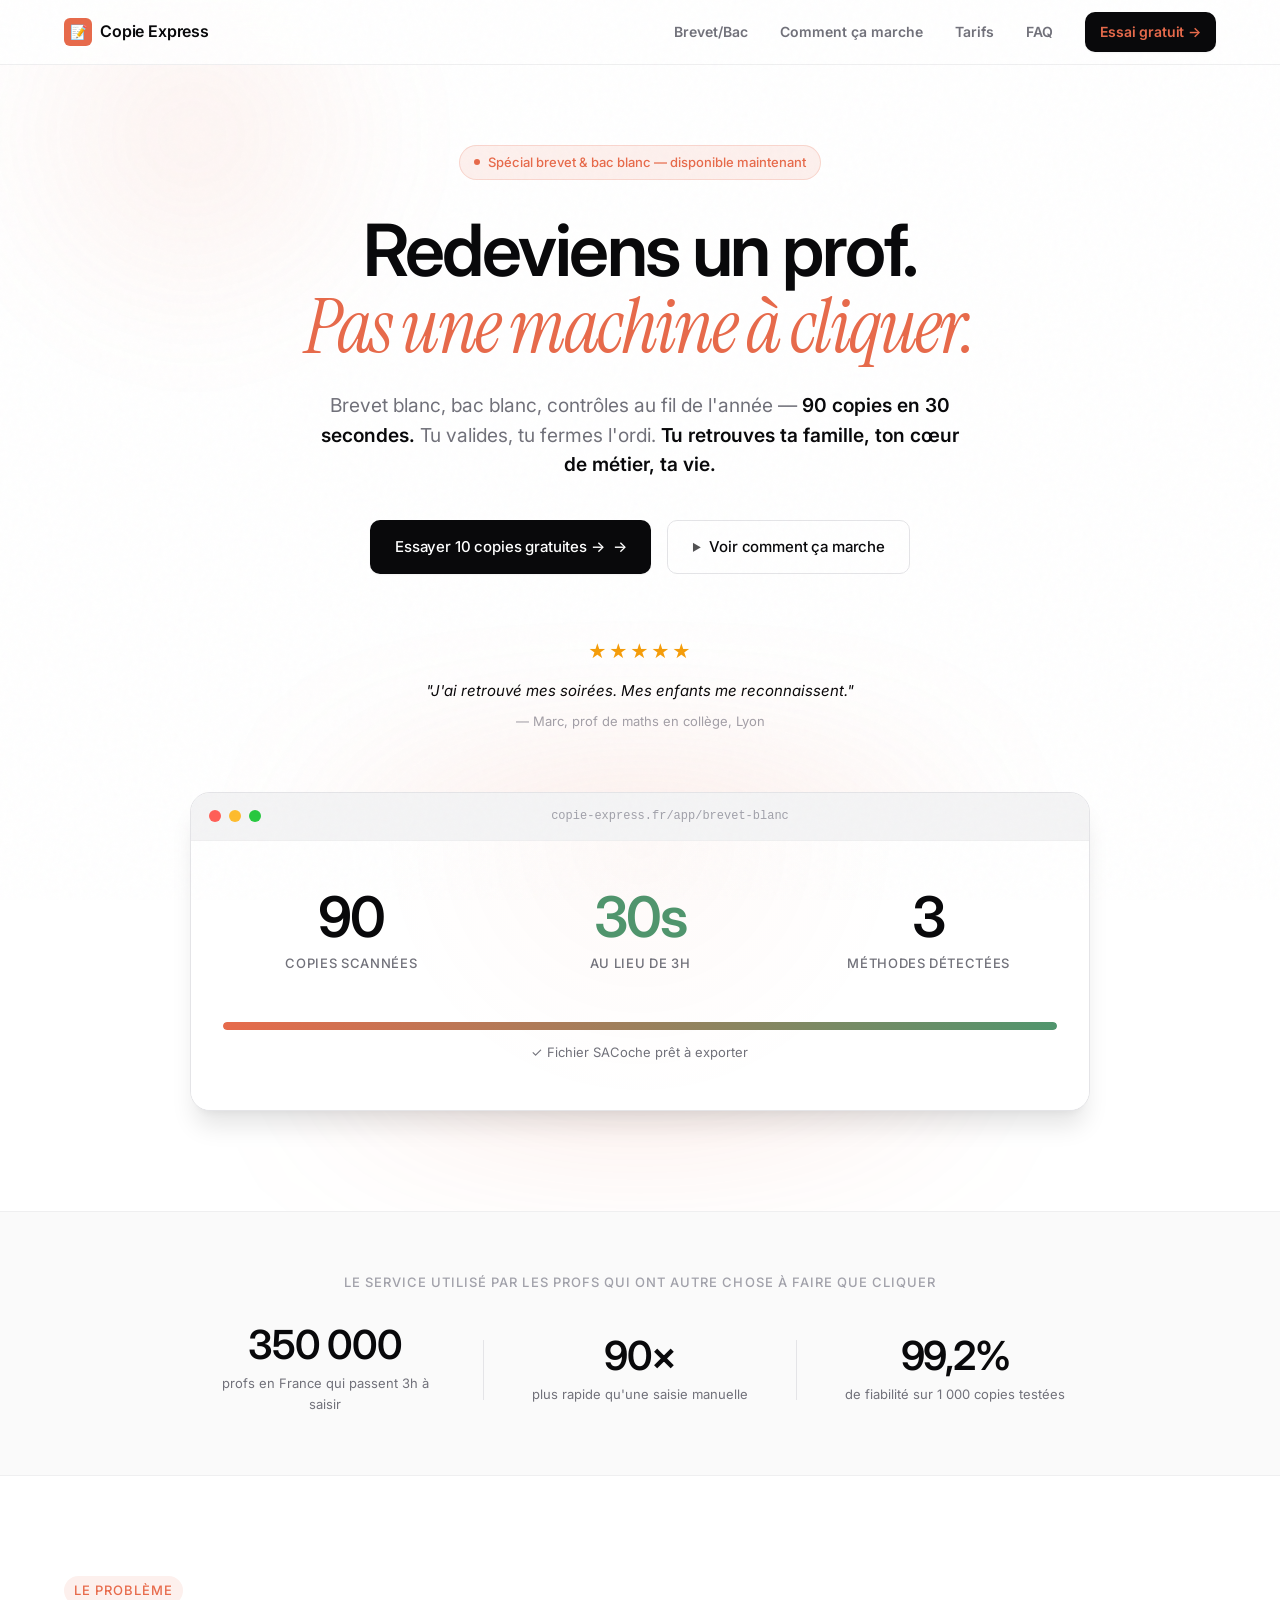
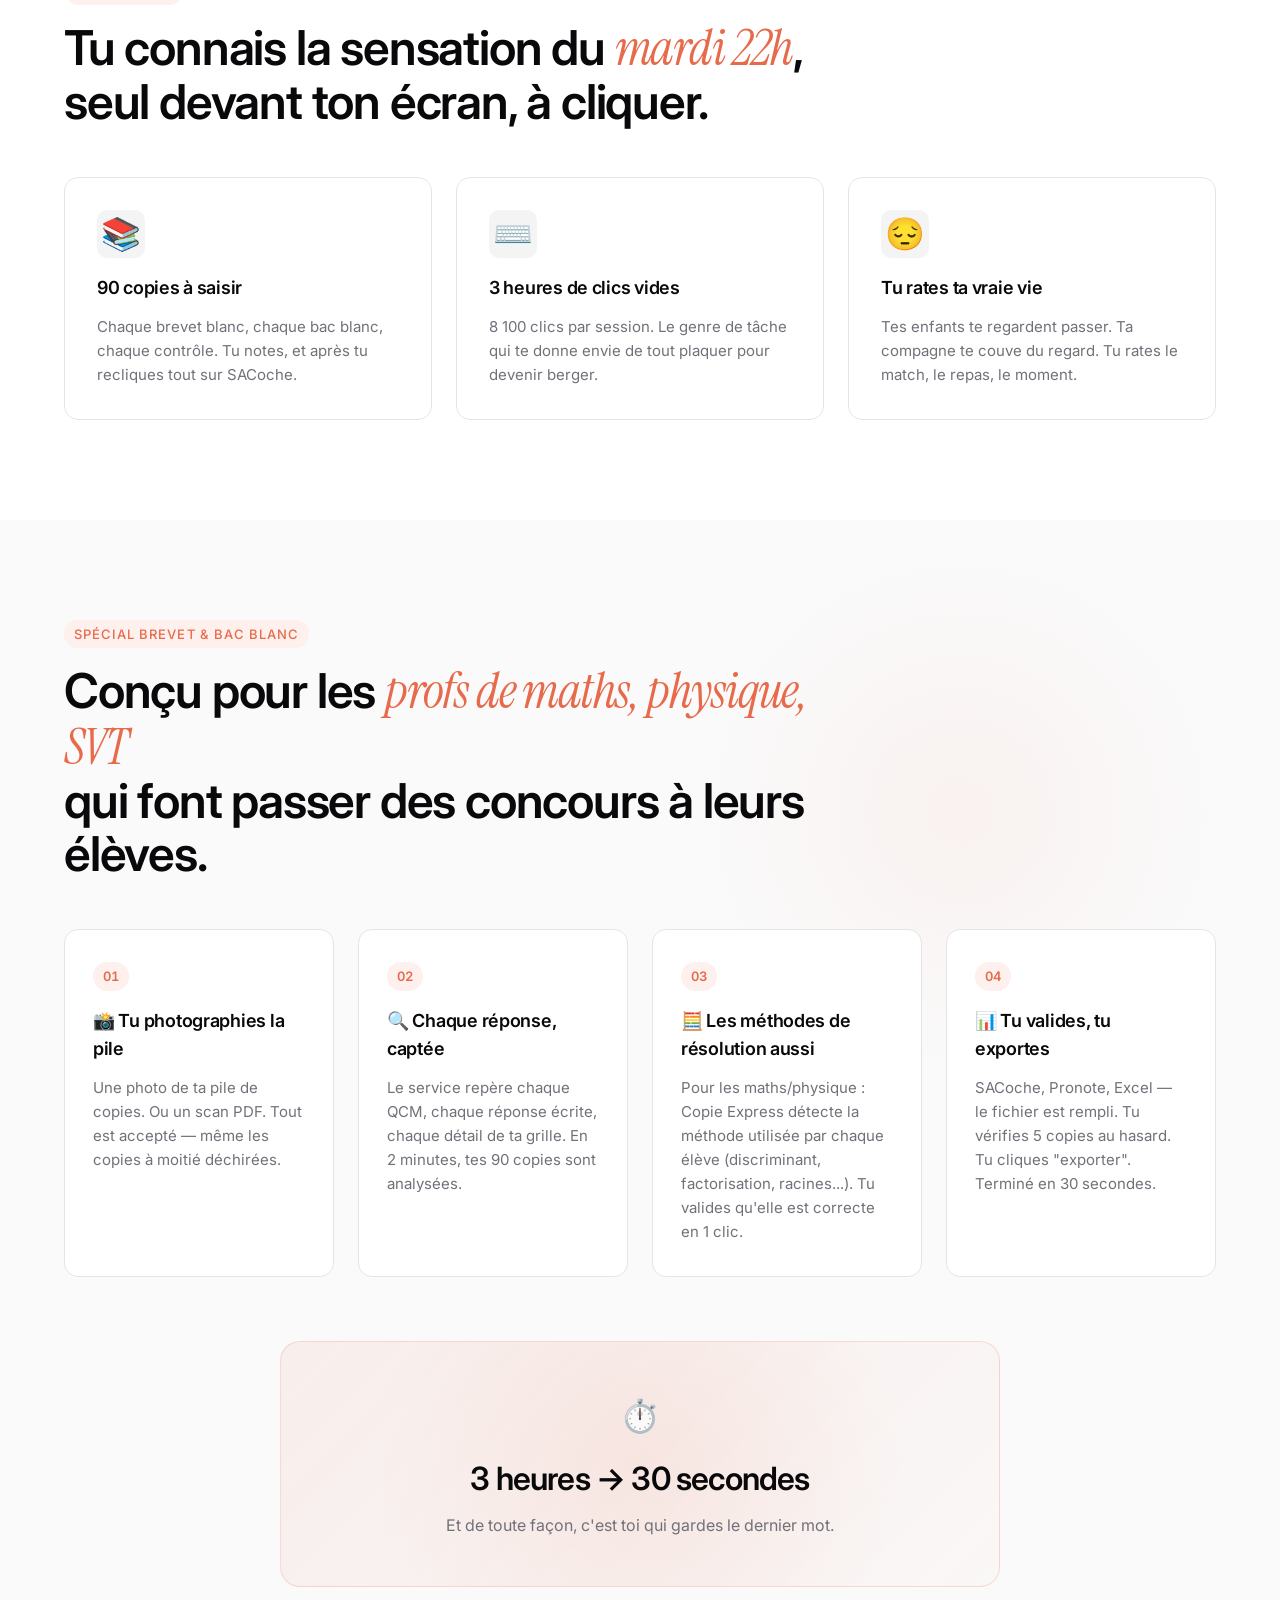
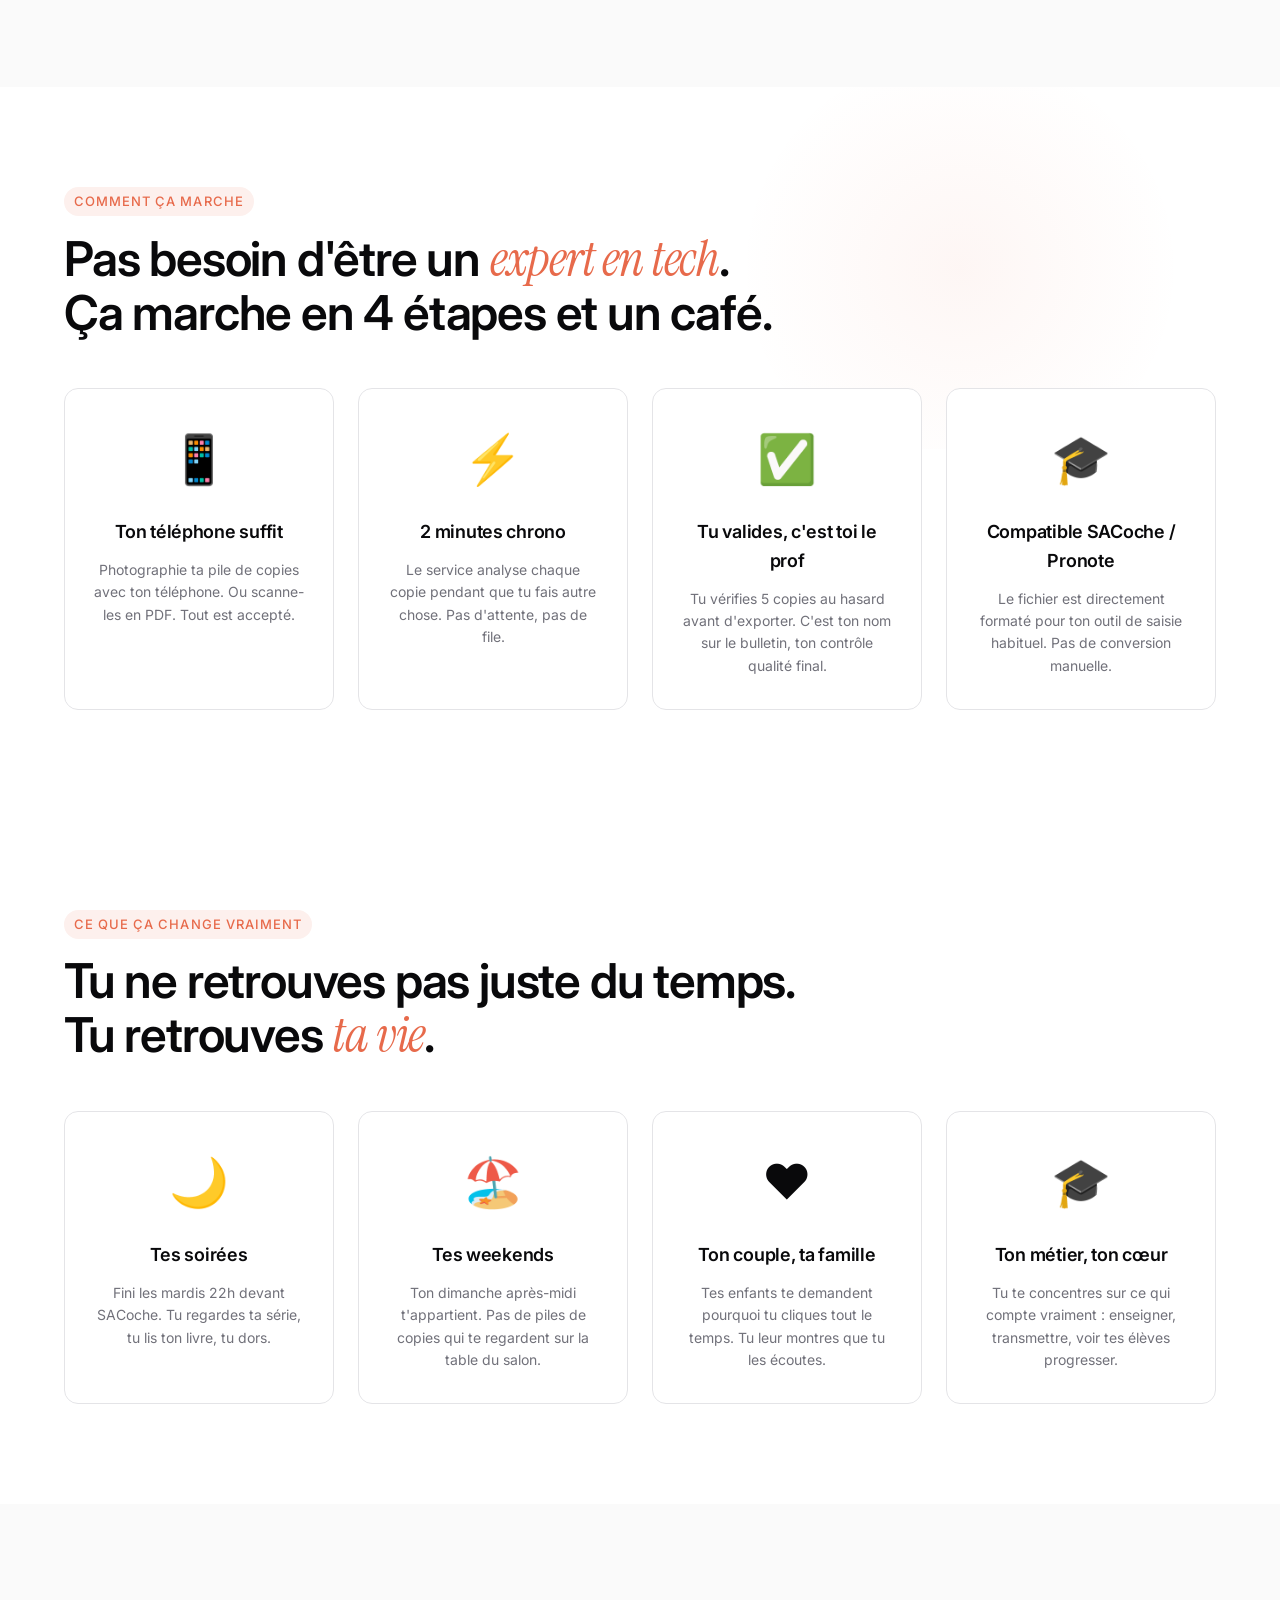
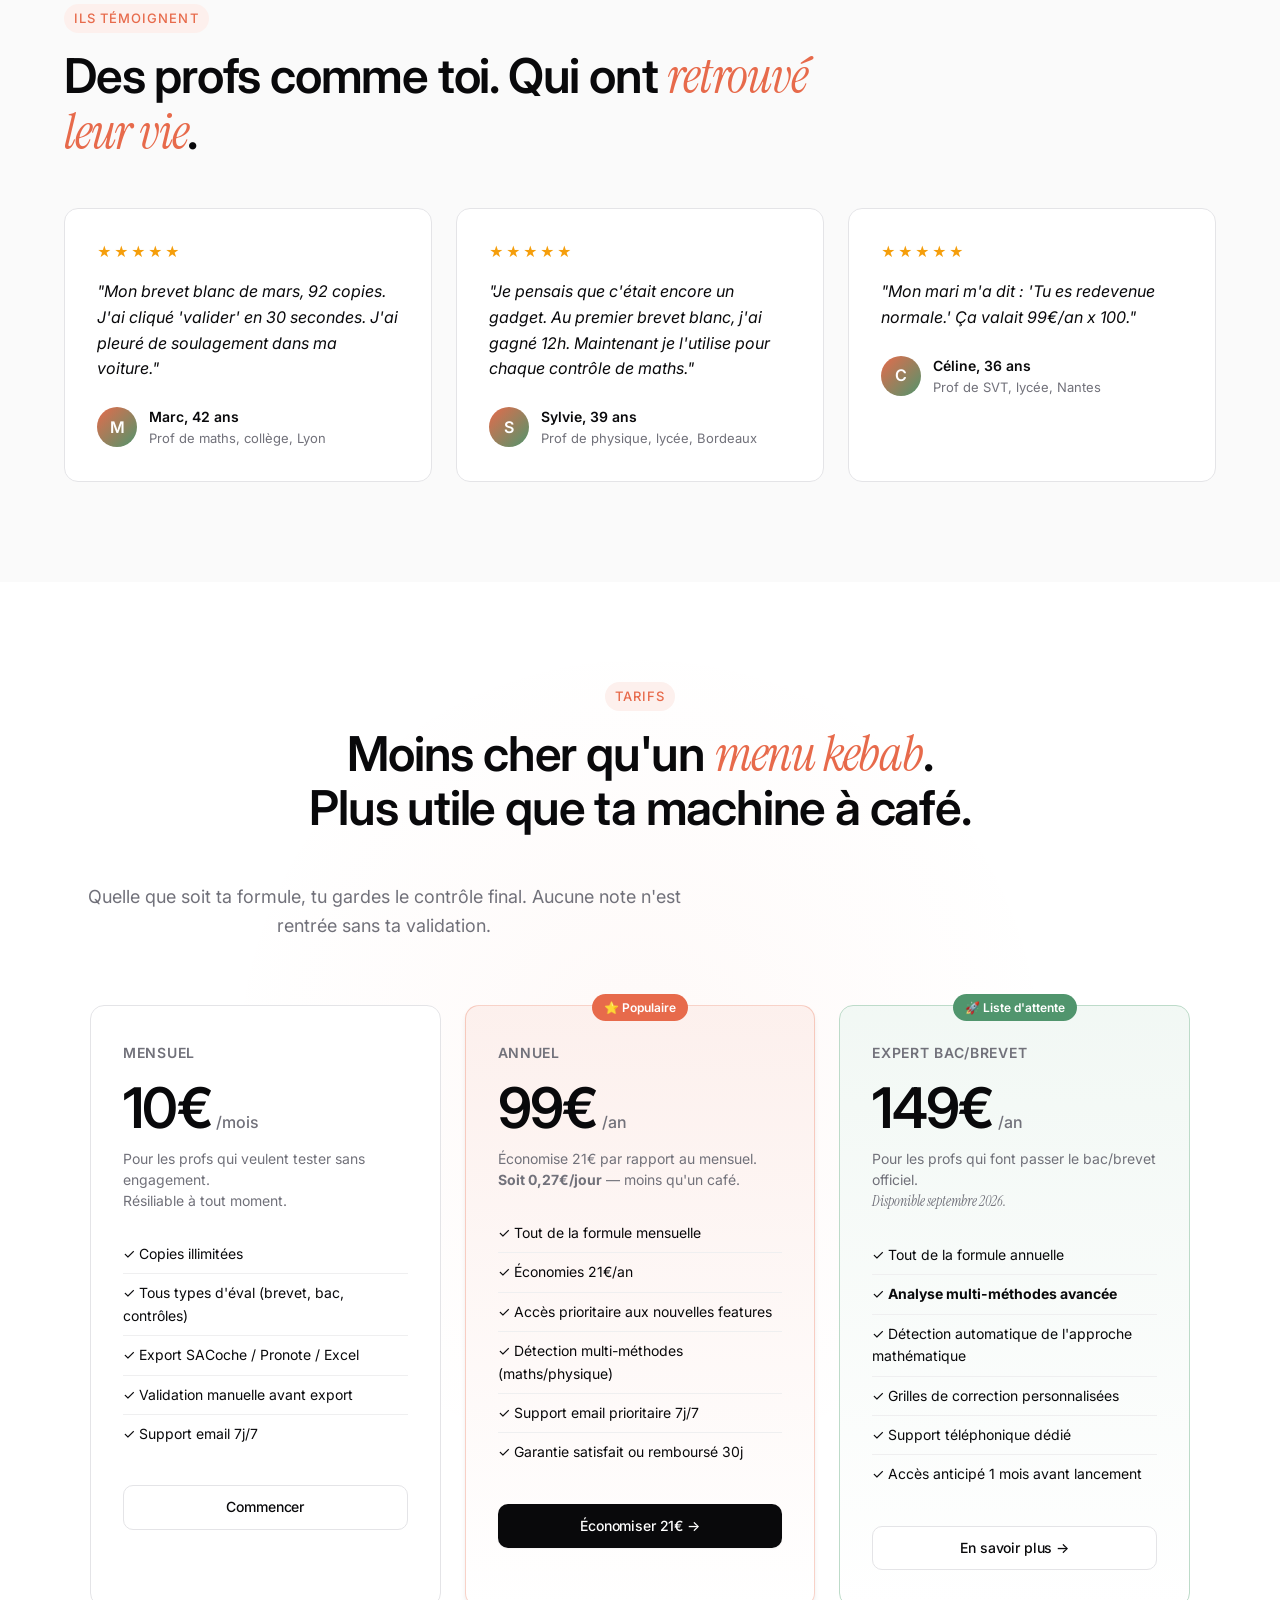
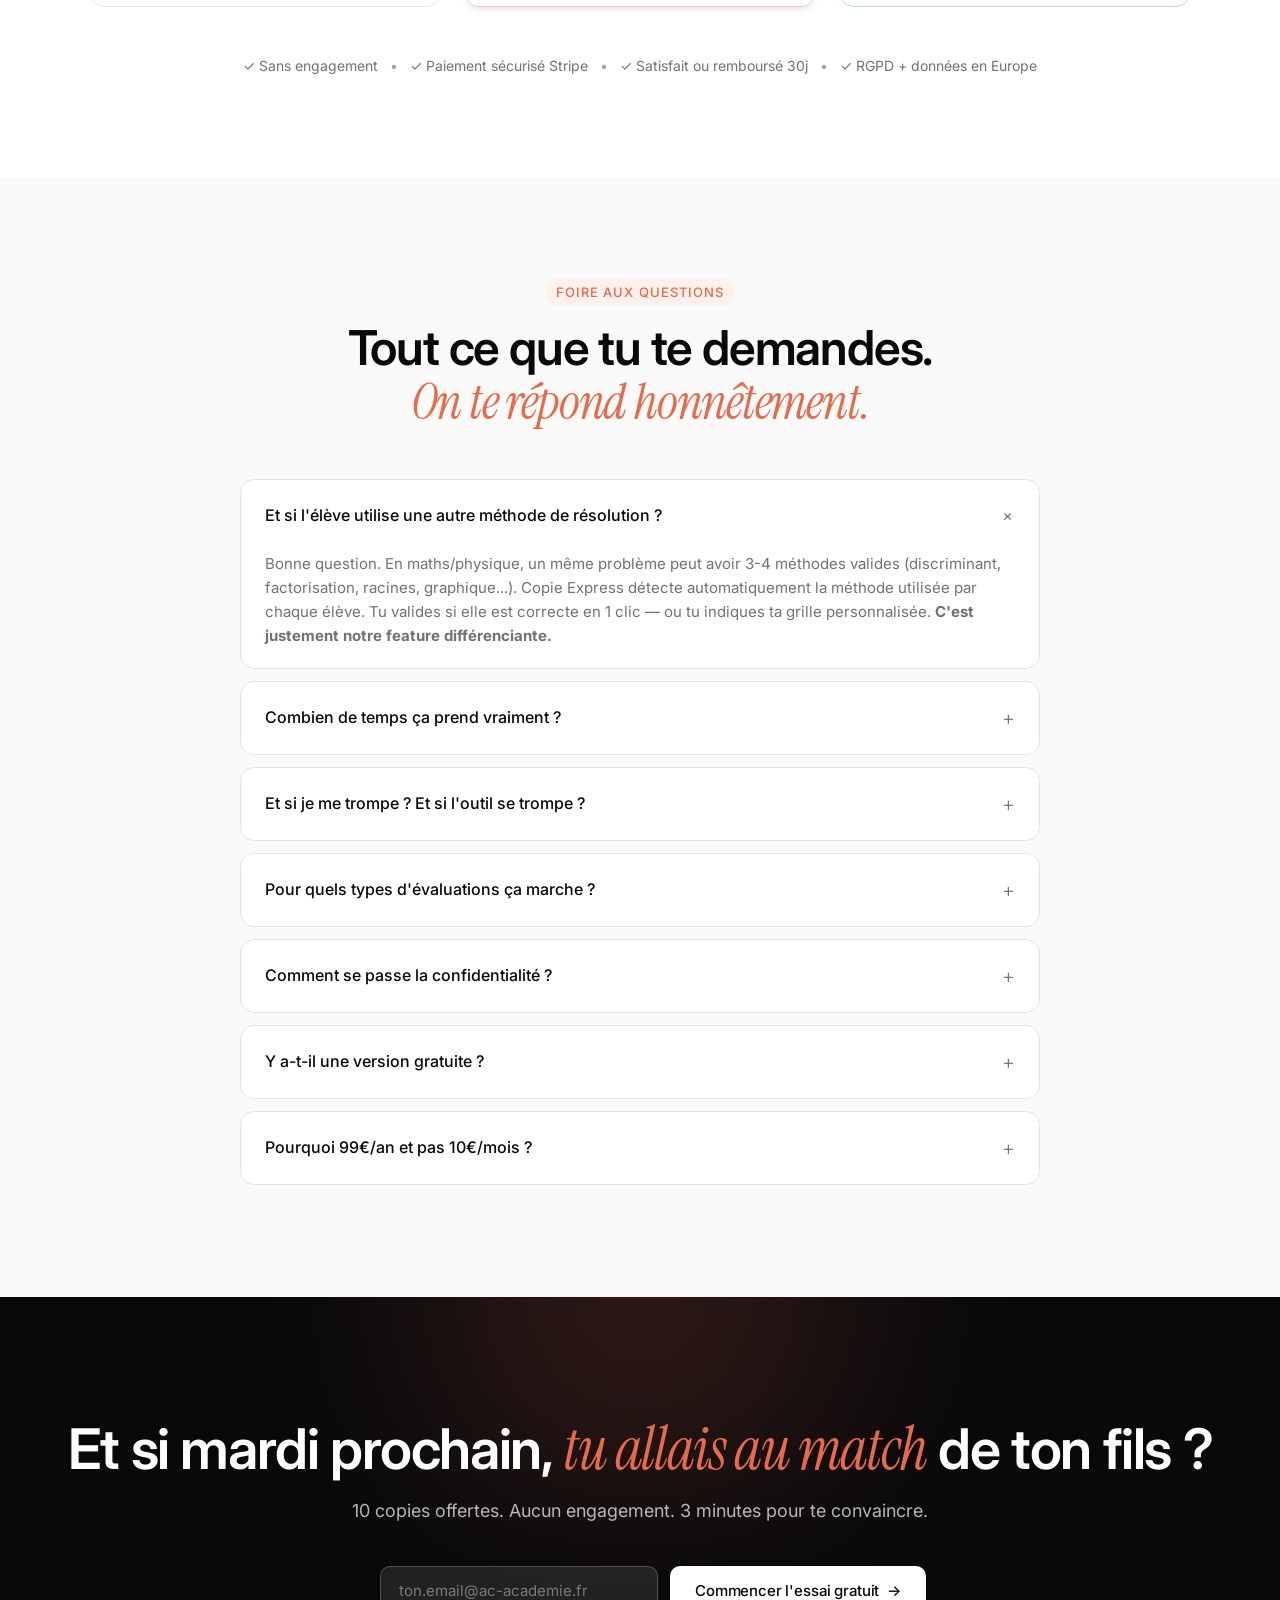
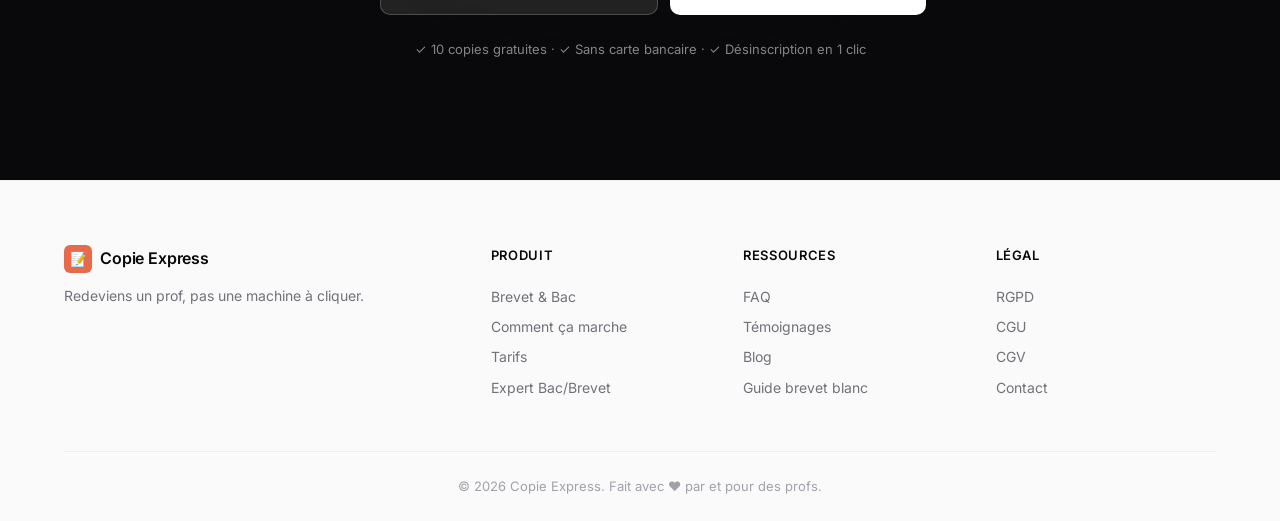
==== commit 318f6706: "LP1 -> LP2 : tier Expert pointe vers expert.html Avant : tier 3 'Expert Bac/Brevet' -> bouton 'Nous " ====
--- a/docs/index.html
+++ b/docs/index.html
@@ -397,7 +397,7 @@
                         <li>✓ Support téléphonique dédié</li>
                         <li>✓ Accès anticipé 1 mois avant lancement</li>
                     </ul>
-                    <a href="#waitlist" class="btn btn-secondary btn-block">Nous contacter</a>
+                    <a href="expert.html" class="btn btn-secondary btn-block">En savoir plus →</a>
                 </div>
             </div>
 
@@ -547,7 +547,7 @@
                         <a href="#brevet">Brevet & Bac</a>
                         <a href="#how">Comment ça marche</a>
                         <a href="#pricing">Tarifs</a>
-                        <a href="#waitlist">Expert Bac/Brevet</a>
+                        <a href="expert.html">Expert Bac/Brevet</a>
                     </div>
                     <div>
                         <h4>Ressources</h4>
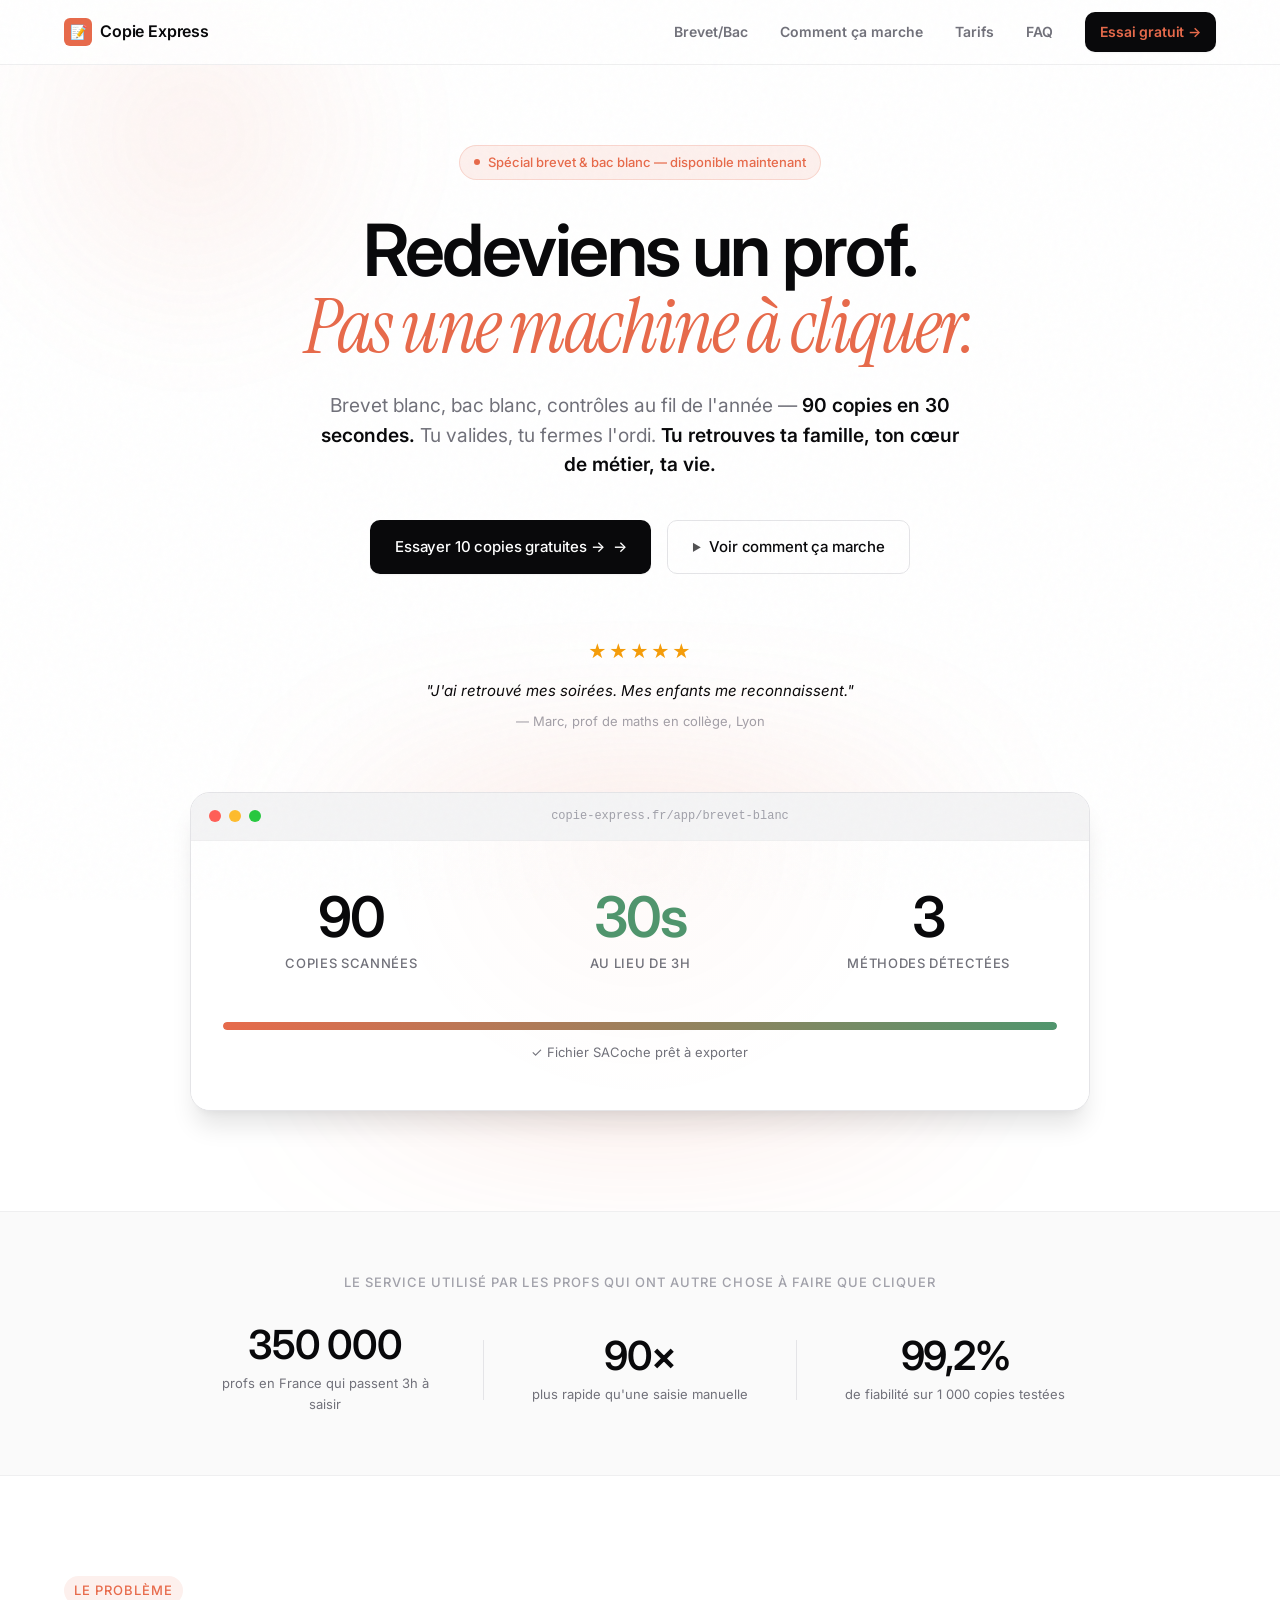
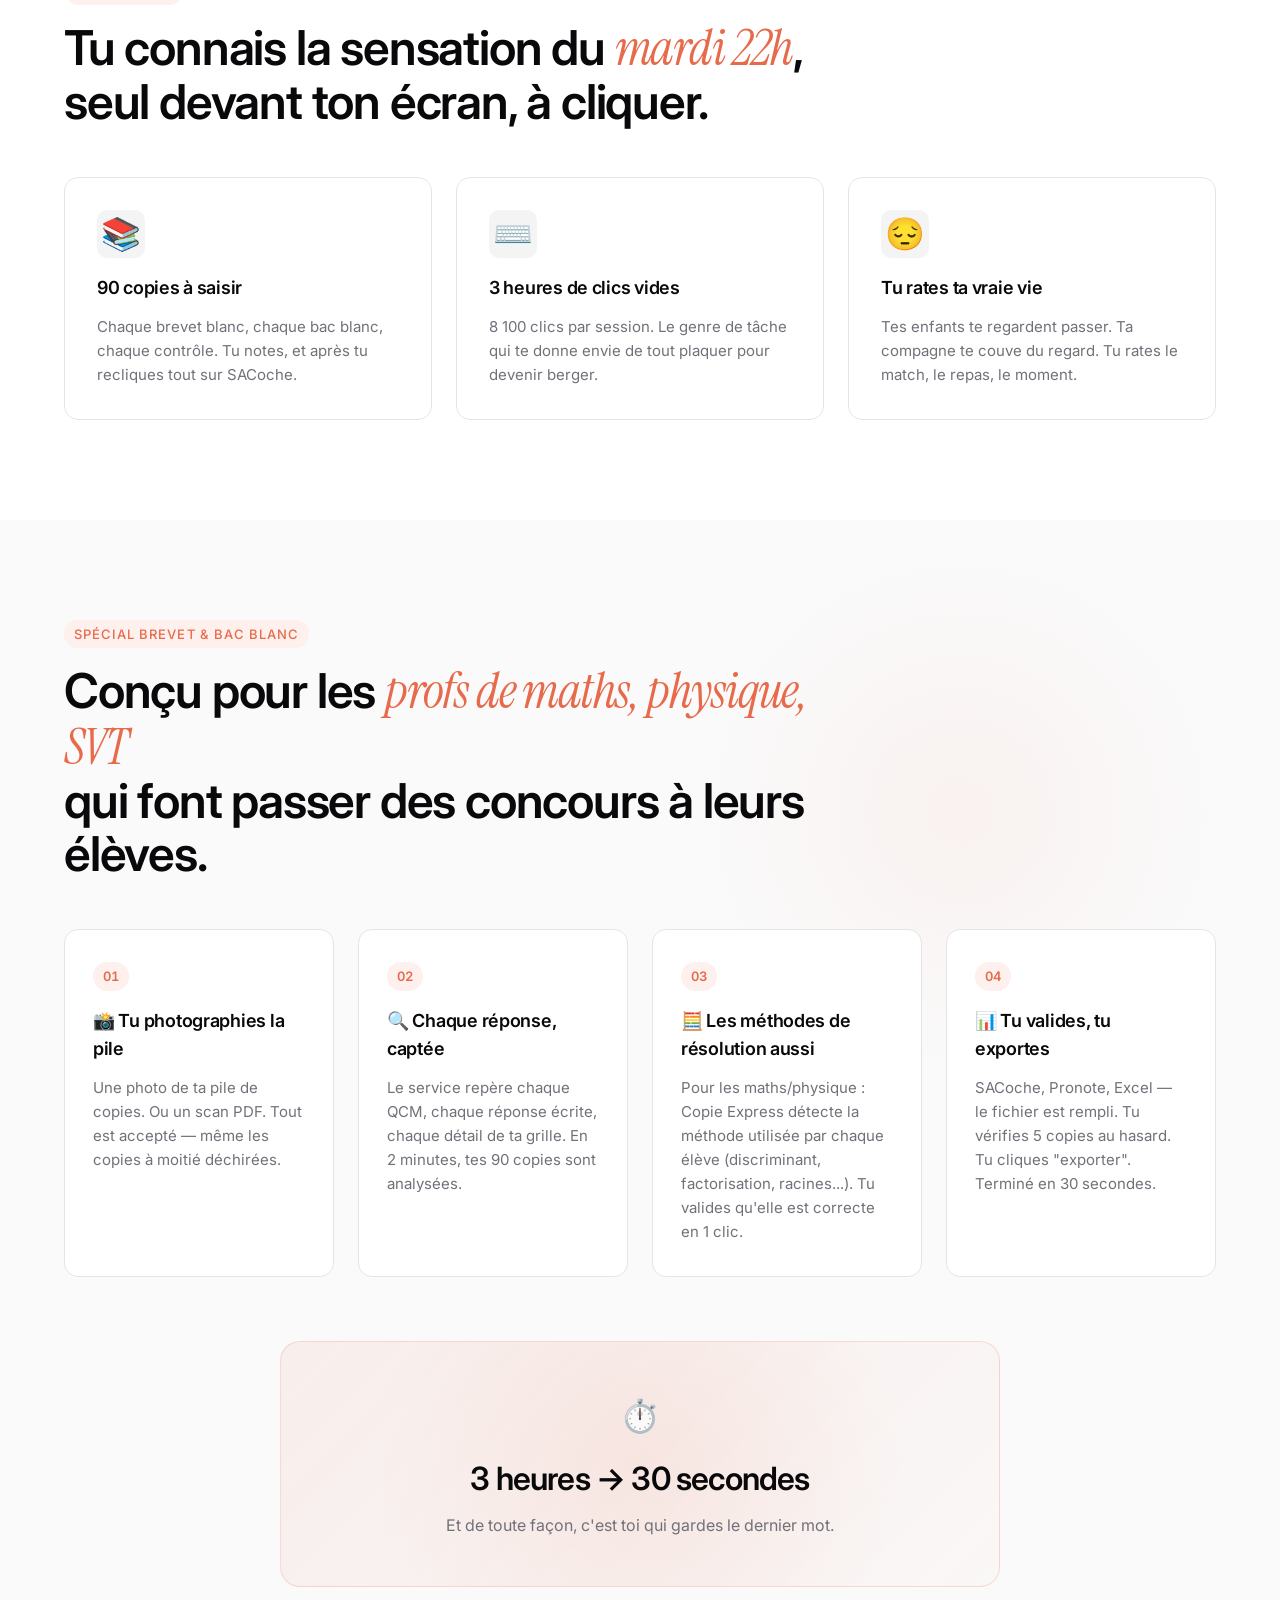
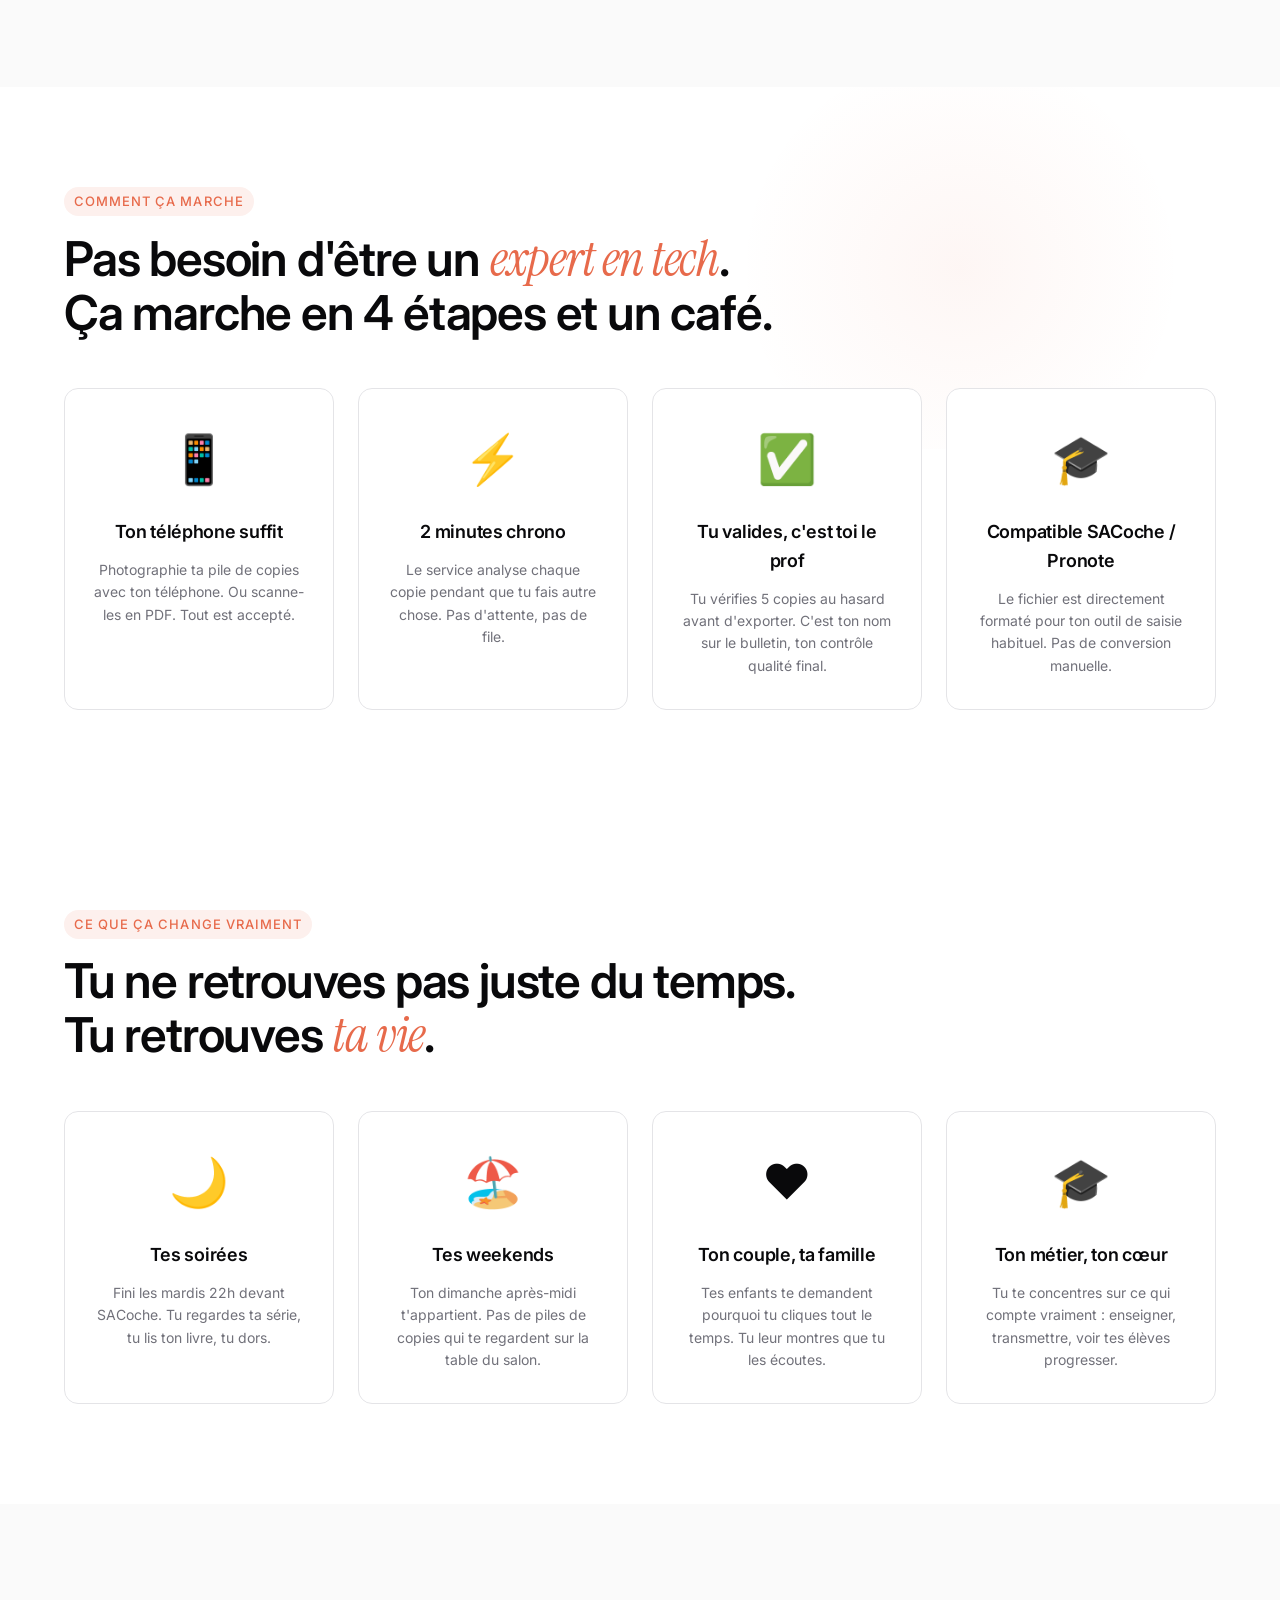
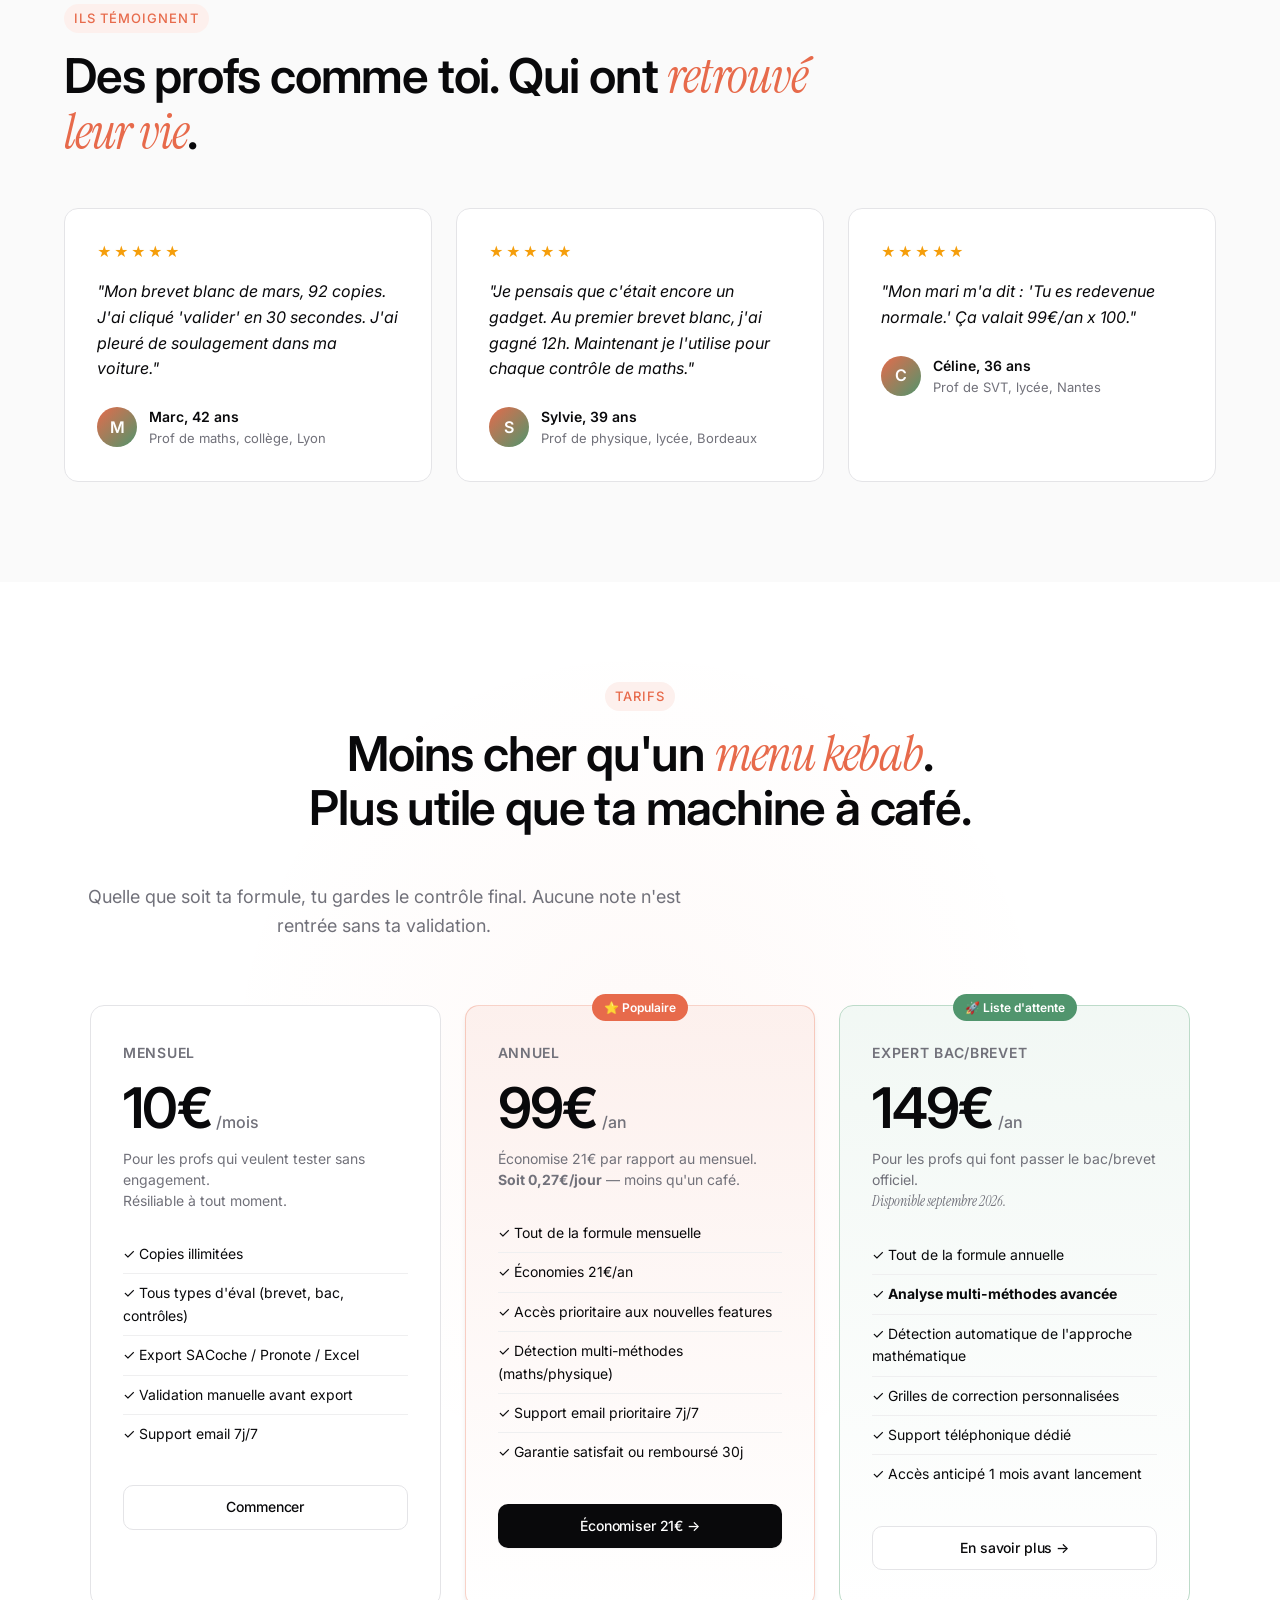
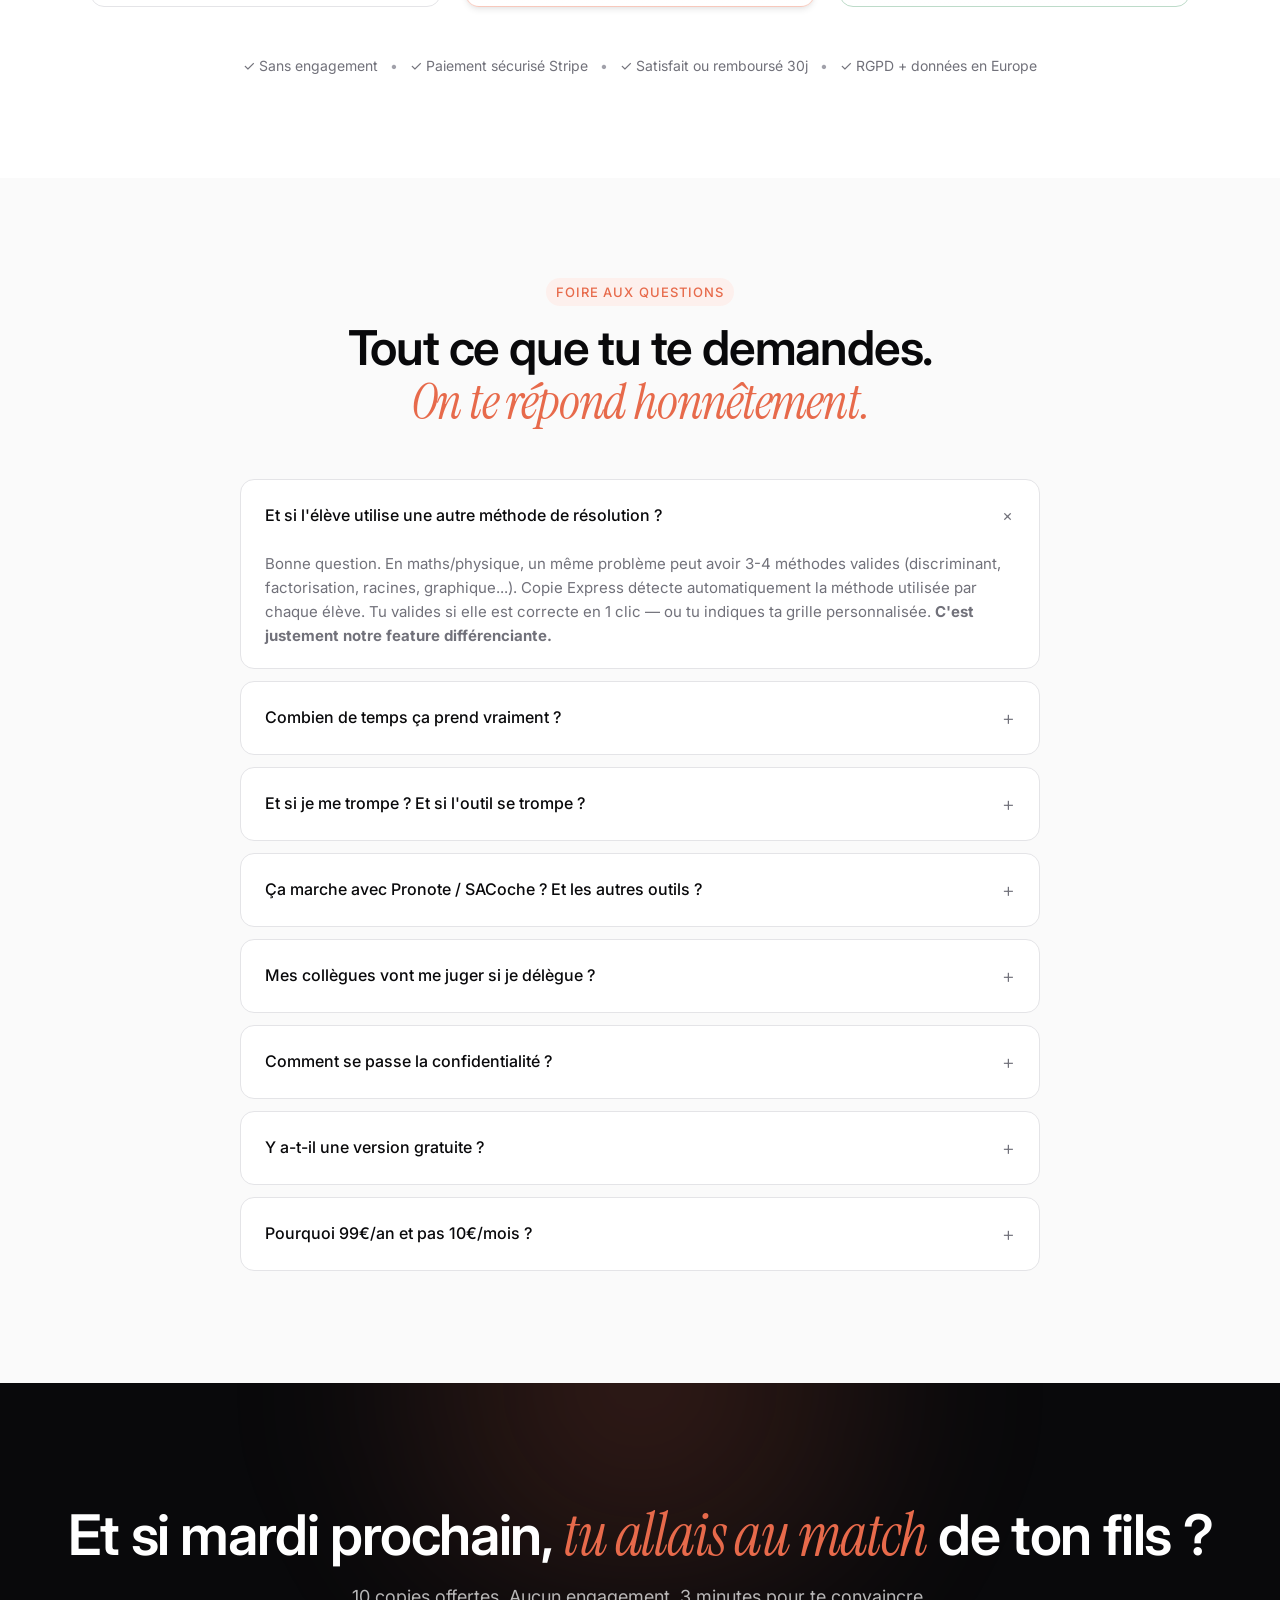
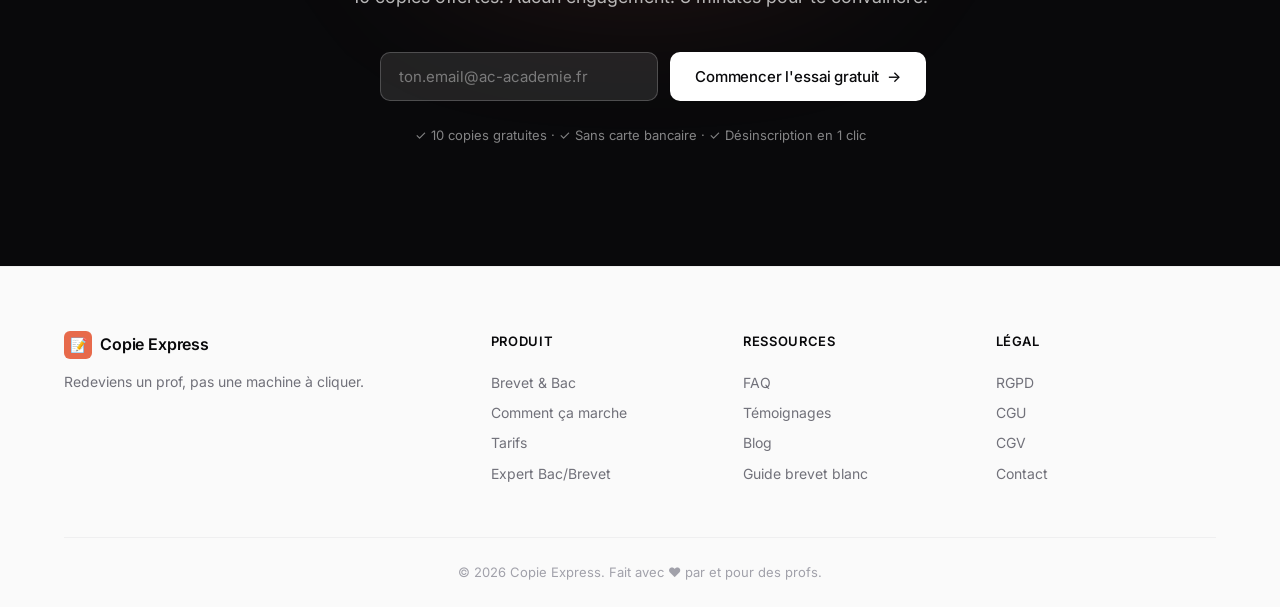
==== commit 0f94f9d8: "FAQ : restauration de 2 questions perdues lors de la refonte ## Questions perdues et restaurées  ###" ====
--- a/docs/index.html
+++ b/docs/index.html
@@ -457,11 +457,21 @@
 
                 <details class="faq-item reveal">
                     <summary>
-                        <span>Pour quels types d'évaluations ça marche ?</span>
-                        <span class="faq-icon">+</span>
-                    </summary>
-                    <p>
-                        Tous : brevet blanc, bac blanc, contrôles au fil de l'année, éval nationales CP/CE1, devoirs de maths du mardi. <strong>Toutes les matières, tous les niveaux.</strong> On est juste plus performants sur les maths/physique/SVT grâce à la détection multi-méthodes.
+                        <span>Ça marche avec Pronote / SACoche ? Et les autres outils ?</span>
+                        <span class="faq-icon">+</span>
+                    </summary>
+                    <p>
+                        Oui : le fichier exporté est <strong>directement compatible SACoche</strong> (collège) et <strong>Pronote</strong> (lycée). Format CSV propre, prêt à importer. Tu cliques exporter, tu vas dans SACoche/Pronote, tu colles. Pour les autres outils (Excel, tableurs perso), c'est aussi supporté. <strong>ÉduCartable et LSU</strong> ne sont pas encore supportés (mais c'est sur la roadmap si la demande est là).
+                    </p>
+                </details>
+
+                <details class="faq-item reveal">
+                    <summary>
+                        <span>Mes collègues vont me juger si je délègue ?</span>
+                        <span class="faq-icon">+</span>
+                    </summary>
+                    <p>
+                        Compréhensible. Mais tu délègues pas la correction — <strong>tu délègues la saisie administrative.</strong> Tu valides chaque copie avant d'exporter. Tu gardes la main. C'est toi qui signes le bulletin. Les collègues qui testent disent tous la même chose : "J'aurais dû faire ça plus tôt". Et puis, entre toi et moi, ceux qui te jugent sont ceux qui cliquent encore 3 heures le soir.
                     </p>
                 </details>
 
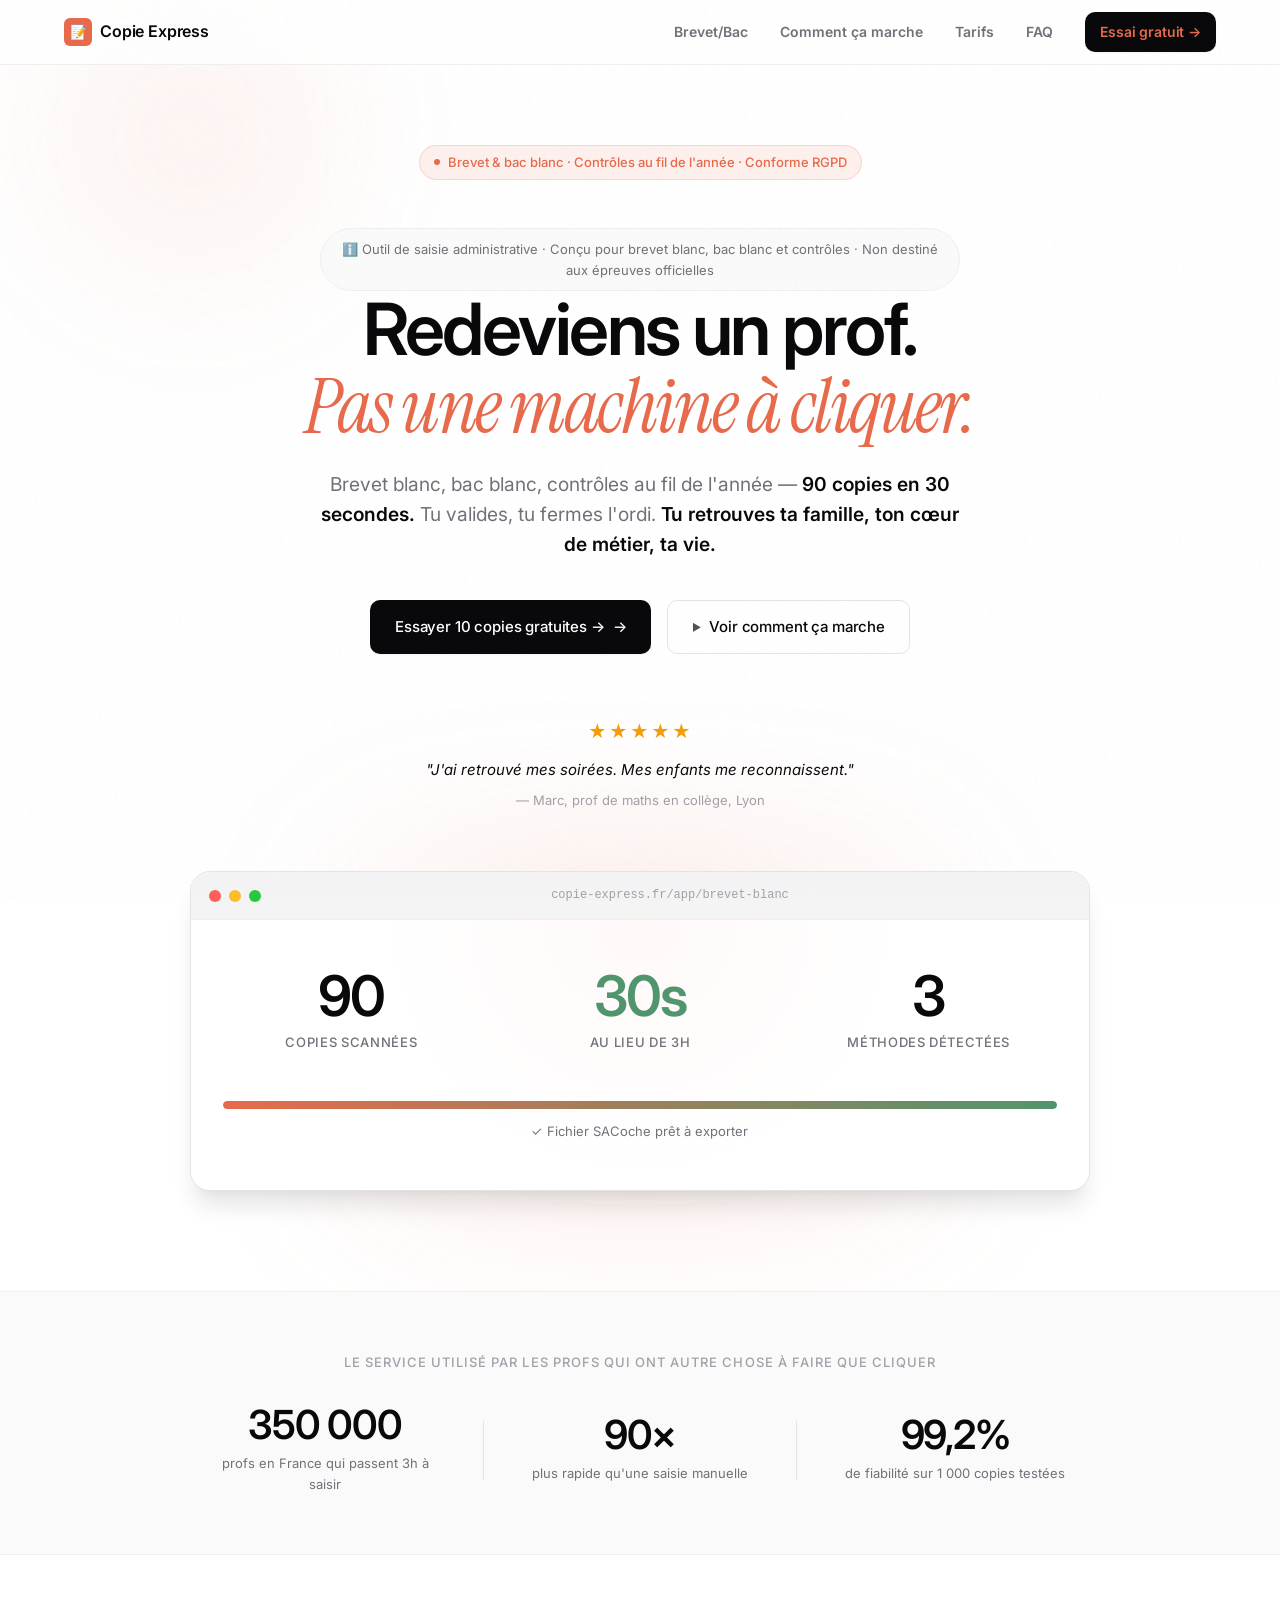
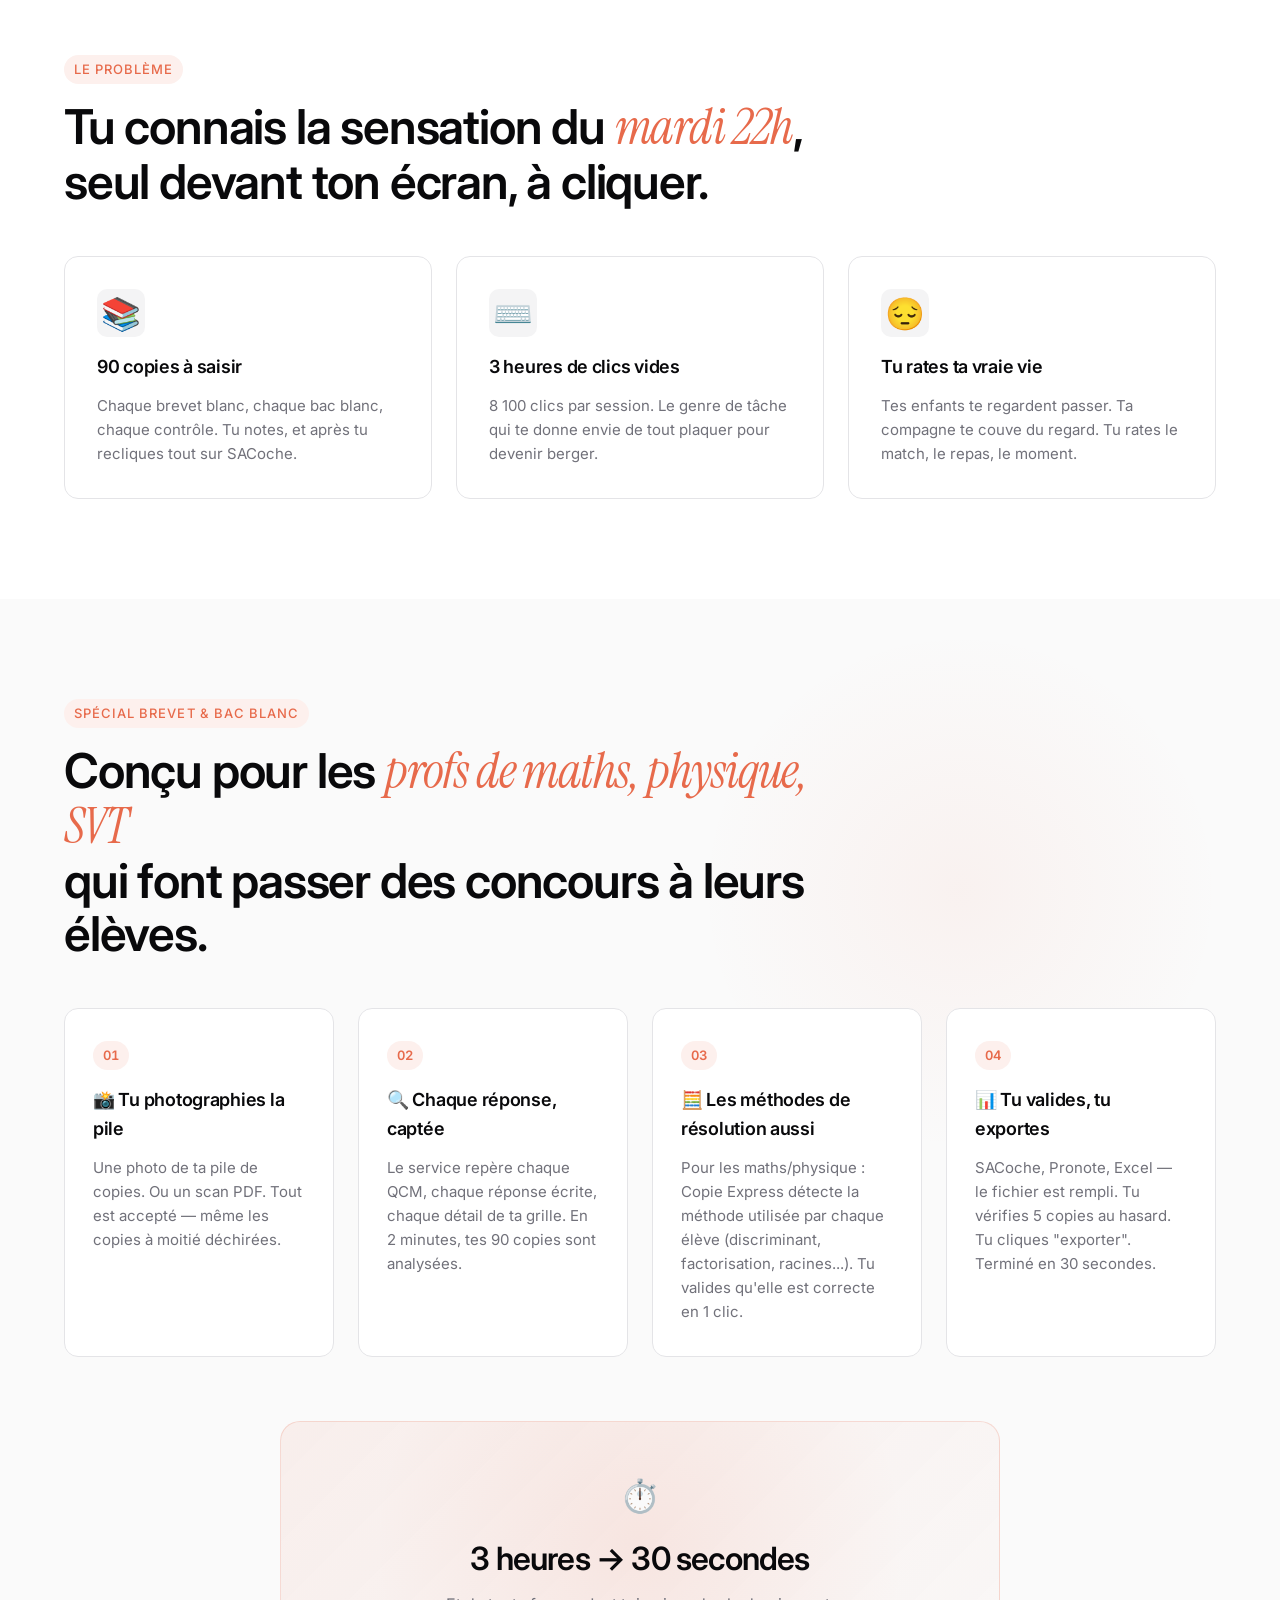
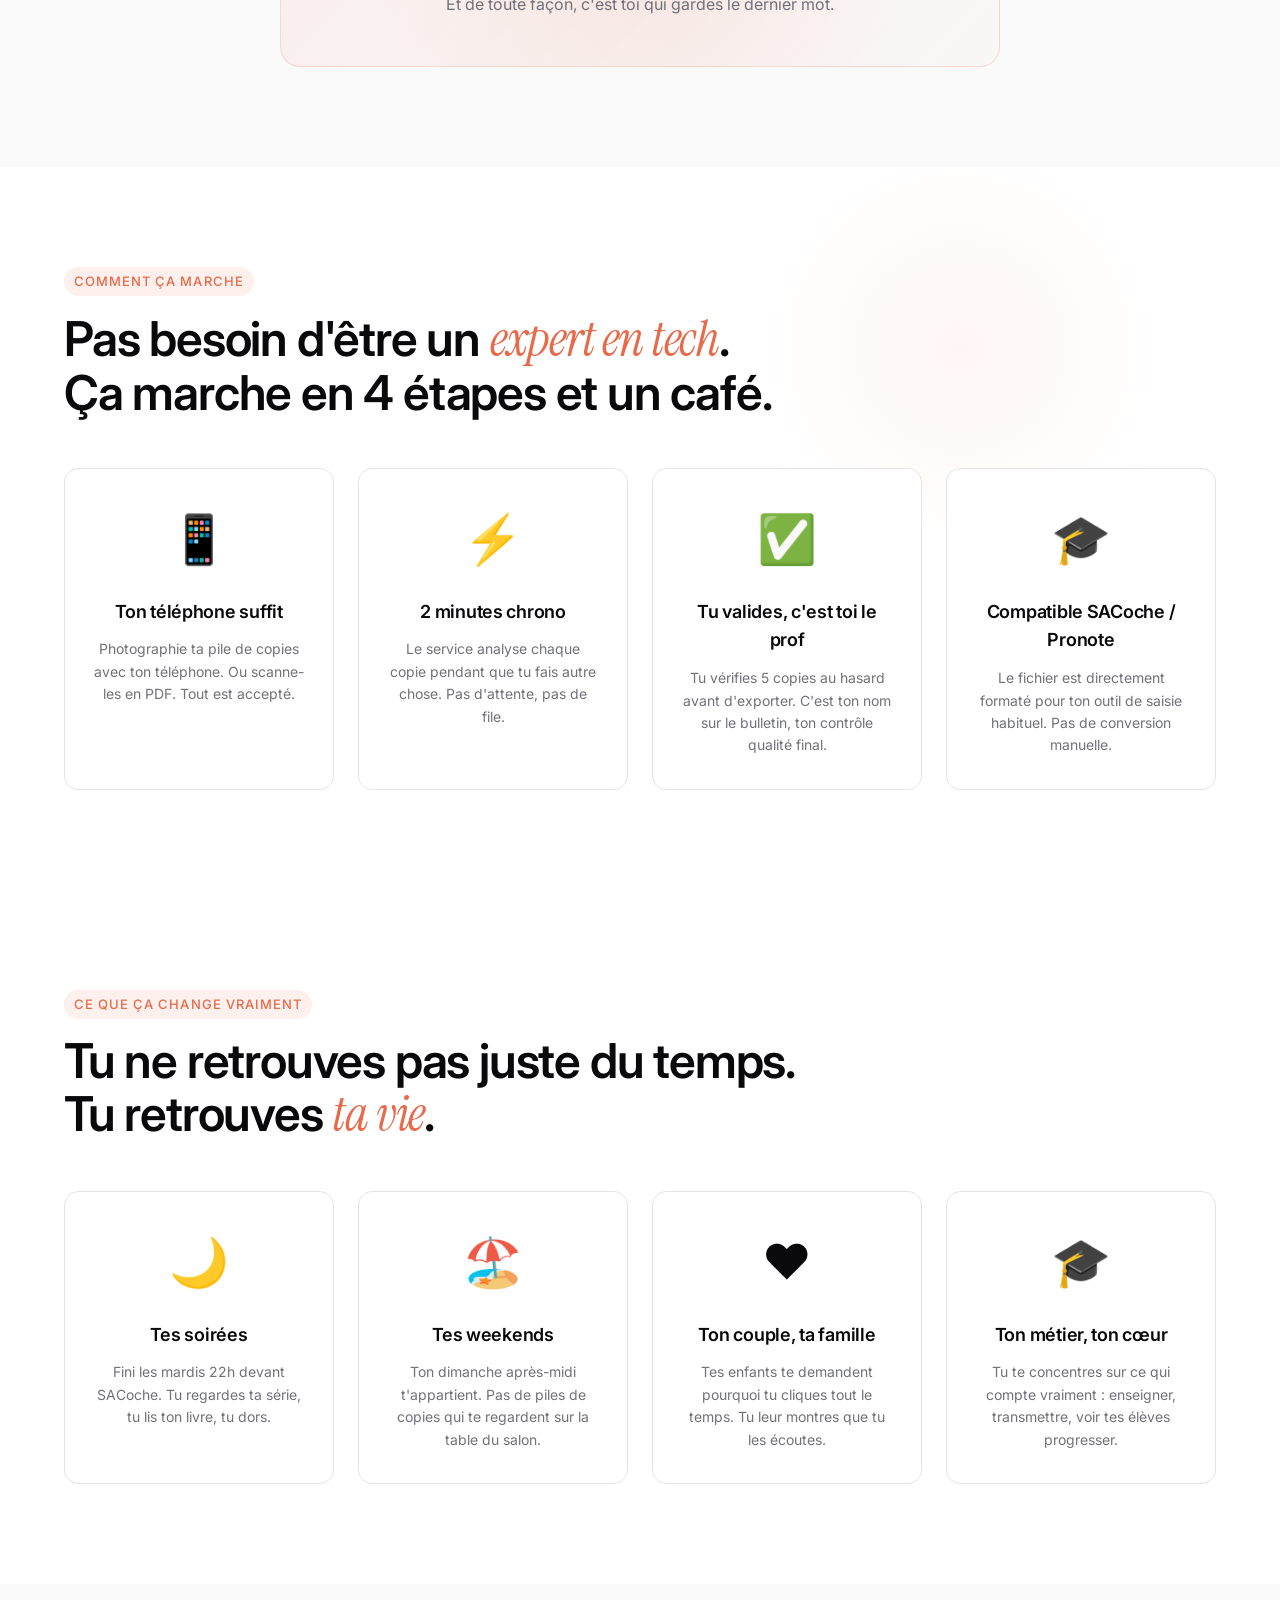
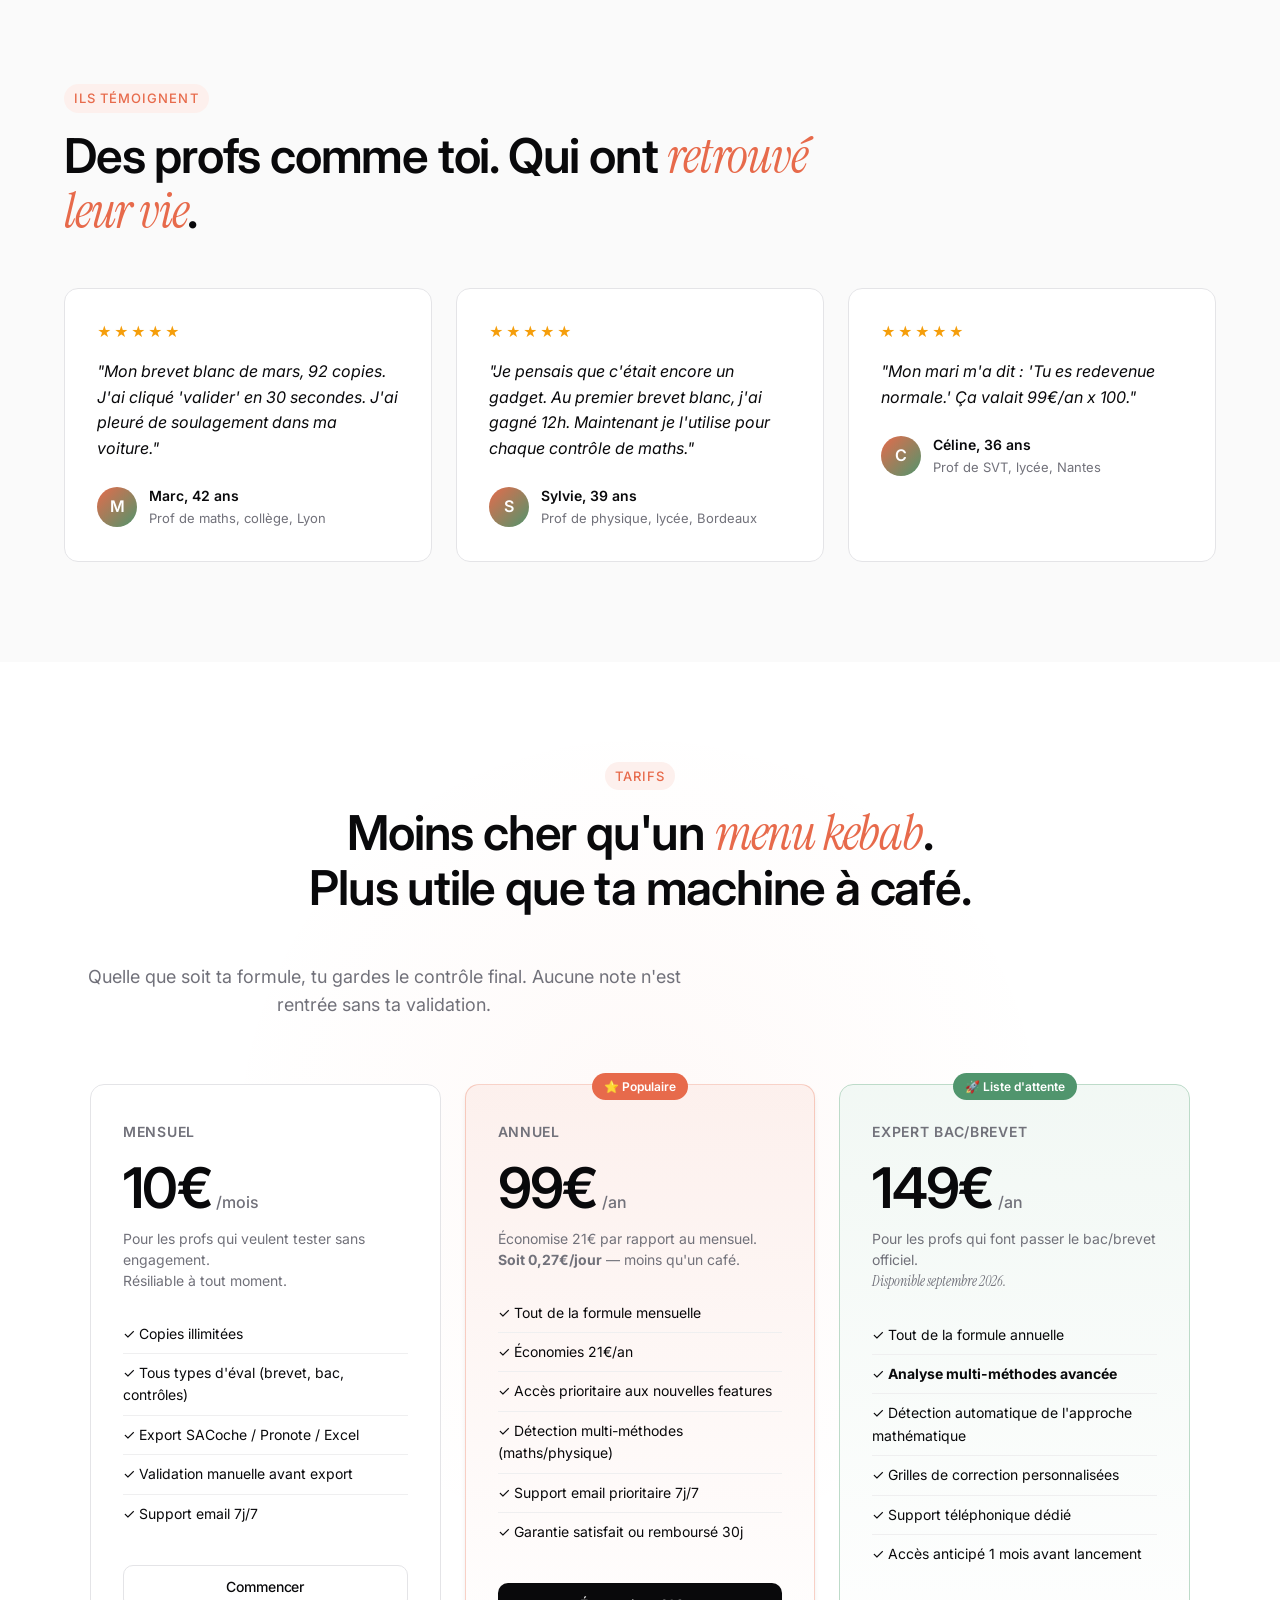
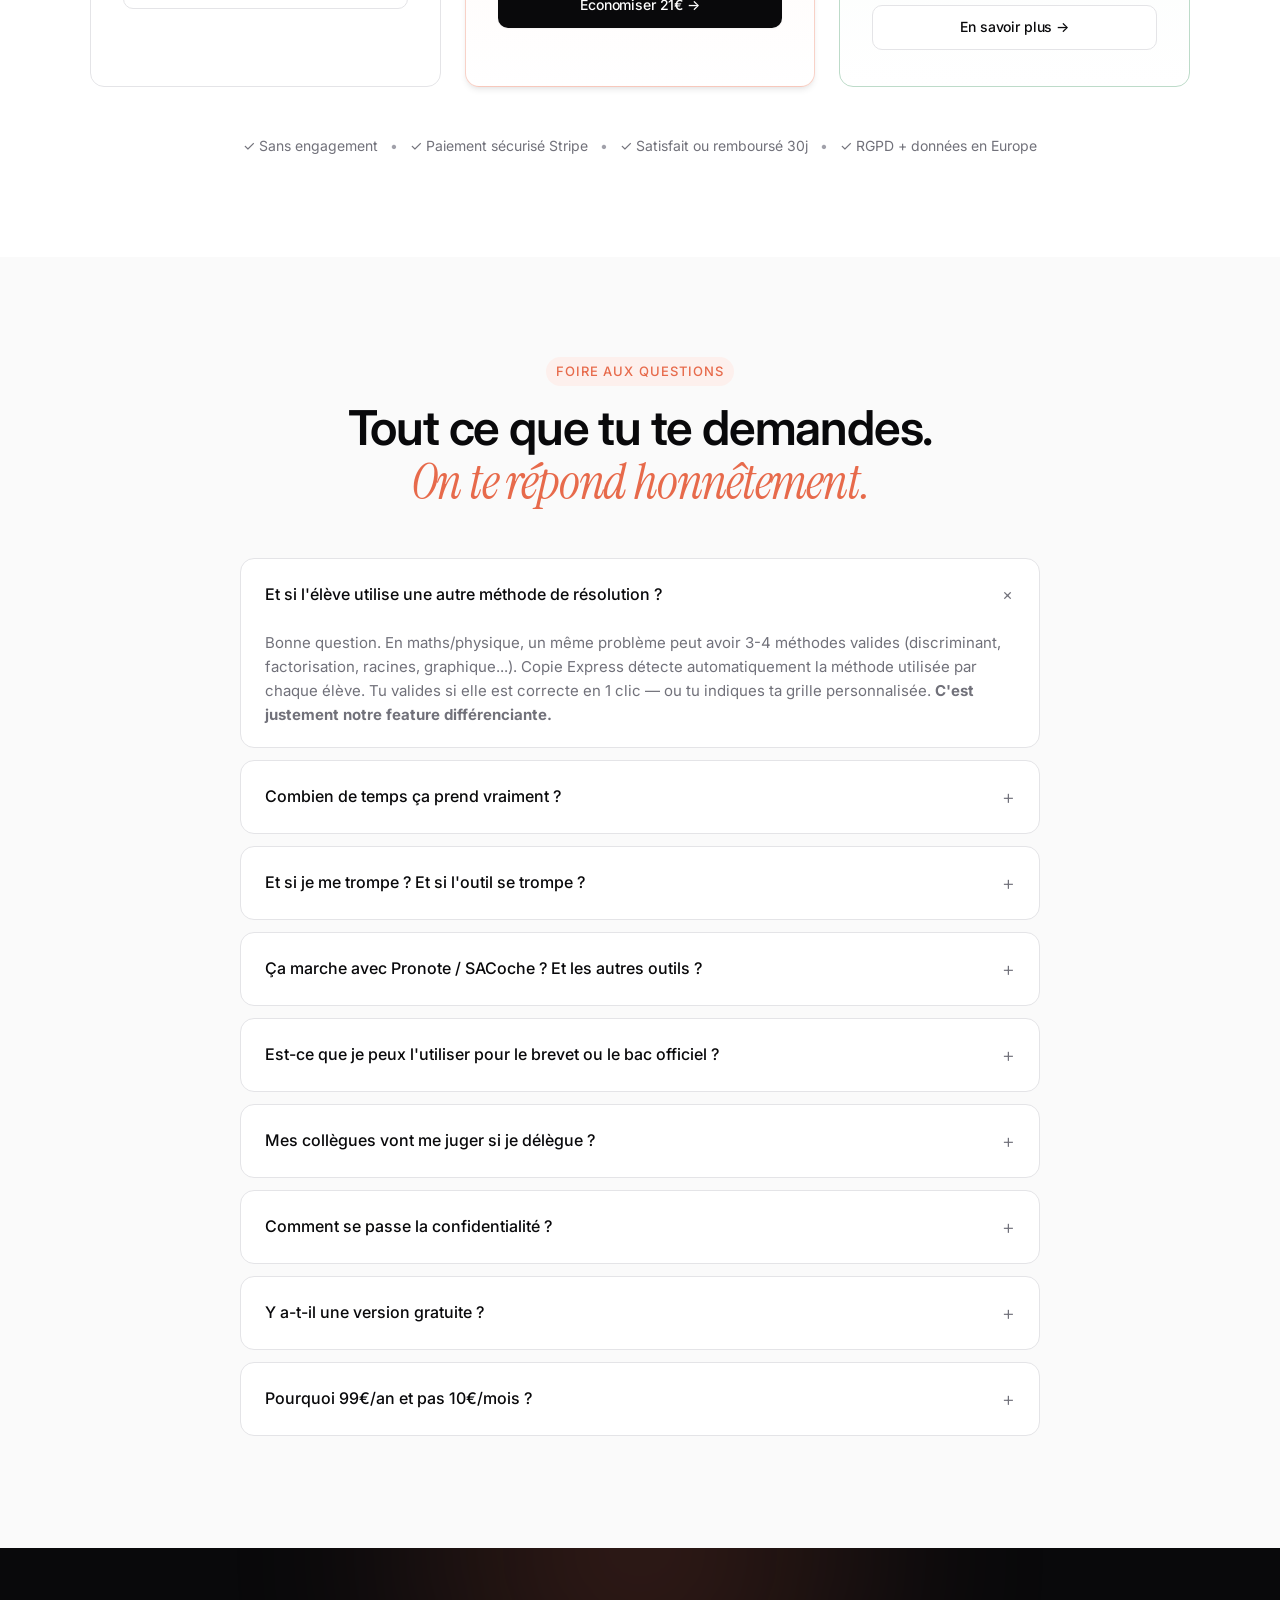
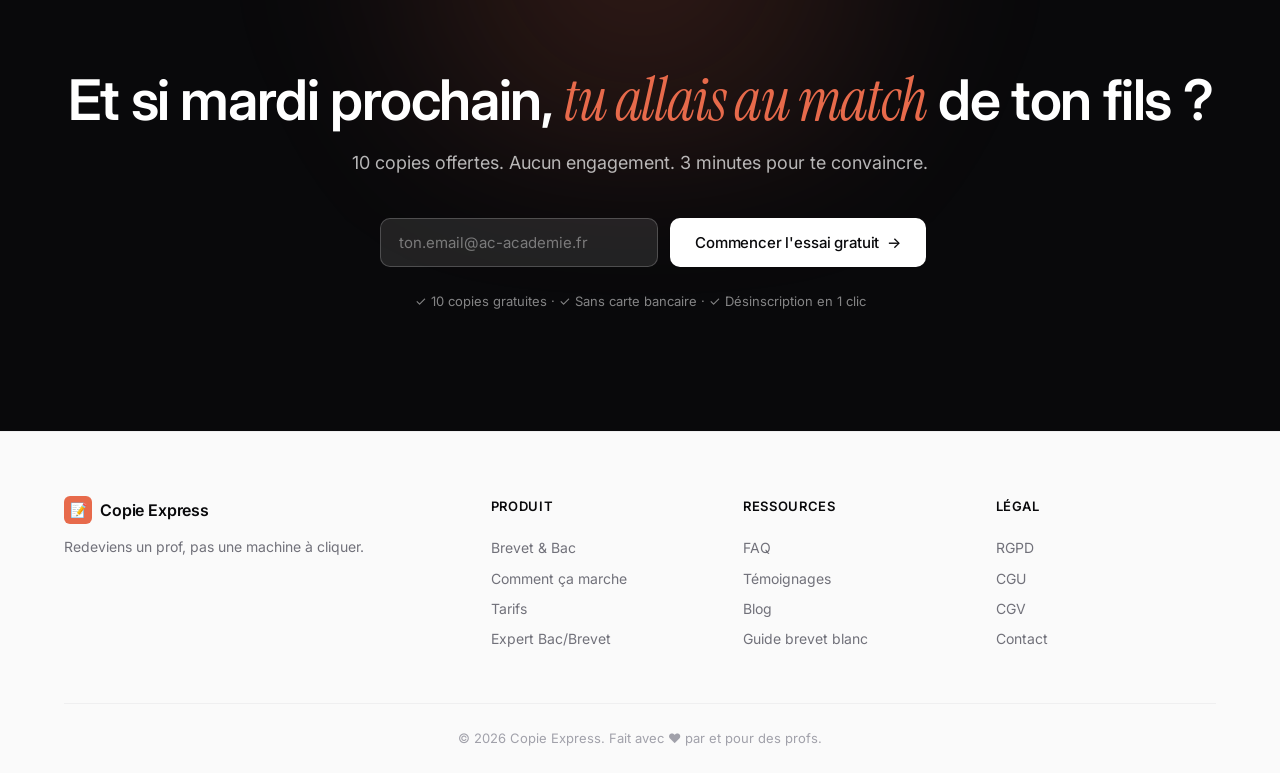
==== commit 915e6f2b: "FAQ + bandeau légal : transparence sur le scope brevet/bac officiel ## Ajouts légaux  ### Bandeau lé" ====
--- a/docs/index.html
+++ b/docs/index.html
@@ -37,7 +37,12 @@
         <div class="container">
             <div class="hero-badge reveal">
                 <span class="badge-dot"></span>
-                <span>Spécial brevet & bac blanc — disponible maintenant</span>
+                <span>Brevet & bac blanc · Contrôles au fil de l'année · Conforme RGPD</span>
+            </div>
+
+            <!-- Bandeau légal de transparence -->
+            <div class="reveal" style="max-width: 640px; margin: 16px auto 0; padding: 10px 16px; background: hsl(var(--bg-subtle)); border: 1px solid hsl(var(--border-muted)); border-radius: 999px; font-size: 13px; color: hsl(var(--fg-muted)); text-align: center;">
+                ℹ️ Outil de saisie administrative · Conçu pour brevet blanc, bac blanc et contrôles · Non destiné aux épreuves officielles
             </div>
 
             <h1 class="hero-headline reveal">
@@ -467,6 +472,16 @@
 
                 <details class="faq-item reveal">
                     <summary>
+                        <span>Est-ce que je peux l'utiliser pour le brevet ou le bac officiel ?</span>
+                        <span class="faq-icon">+</span>
+                    </summary>
+                    <p>
+                        <strong>Non, pas pour les épreuves officielles.</strong> Les copies du brevet des collèges et du bac général doivent être corrigées selon les modalités prévues par le Ministère de l'Éducation nationale (centre d'examen, présence obligatoire, anonymat). C'est la loi, on la respecte. <strong>En revanche, tu peux l'utiliser librement pour tout le reste</strong> : brevet blanc, bac blanc, contrôles au fil de l'année, devoirs de maths du mardi, copies de DS. C'est là que tu gagnes le plus de temps.
+                    </p>
+                </details>
+
+                <details class="faq-item reveal">
+                    <summary>
                         <span>Mes collègues vont me juger si je délègue ?</span>
                         <span class="faq-icon">+</span>
                     </summary>
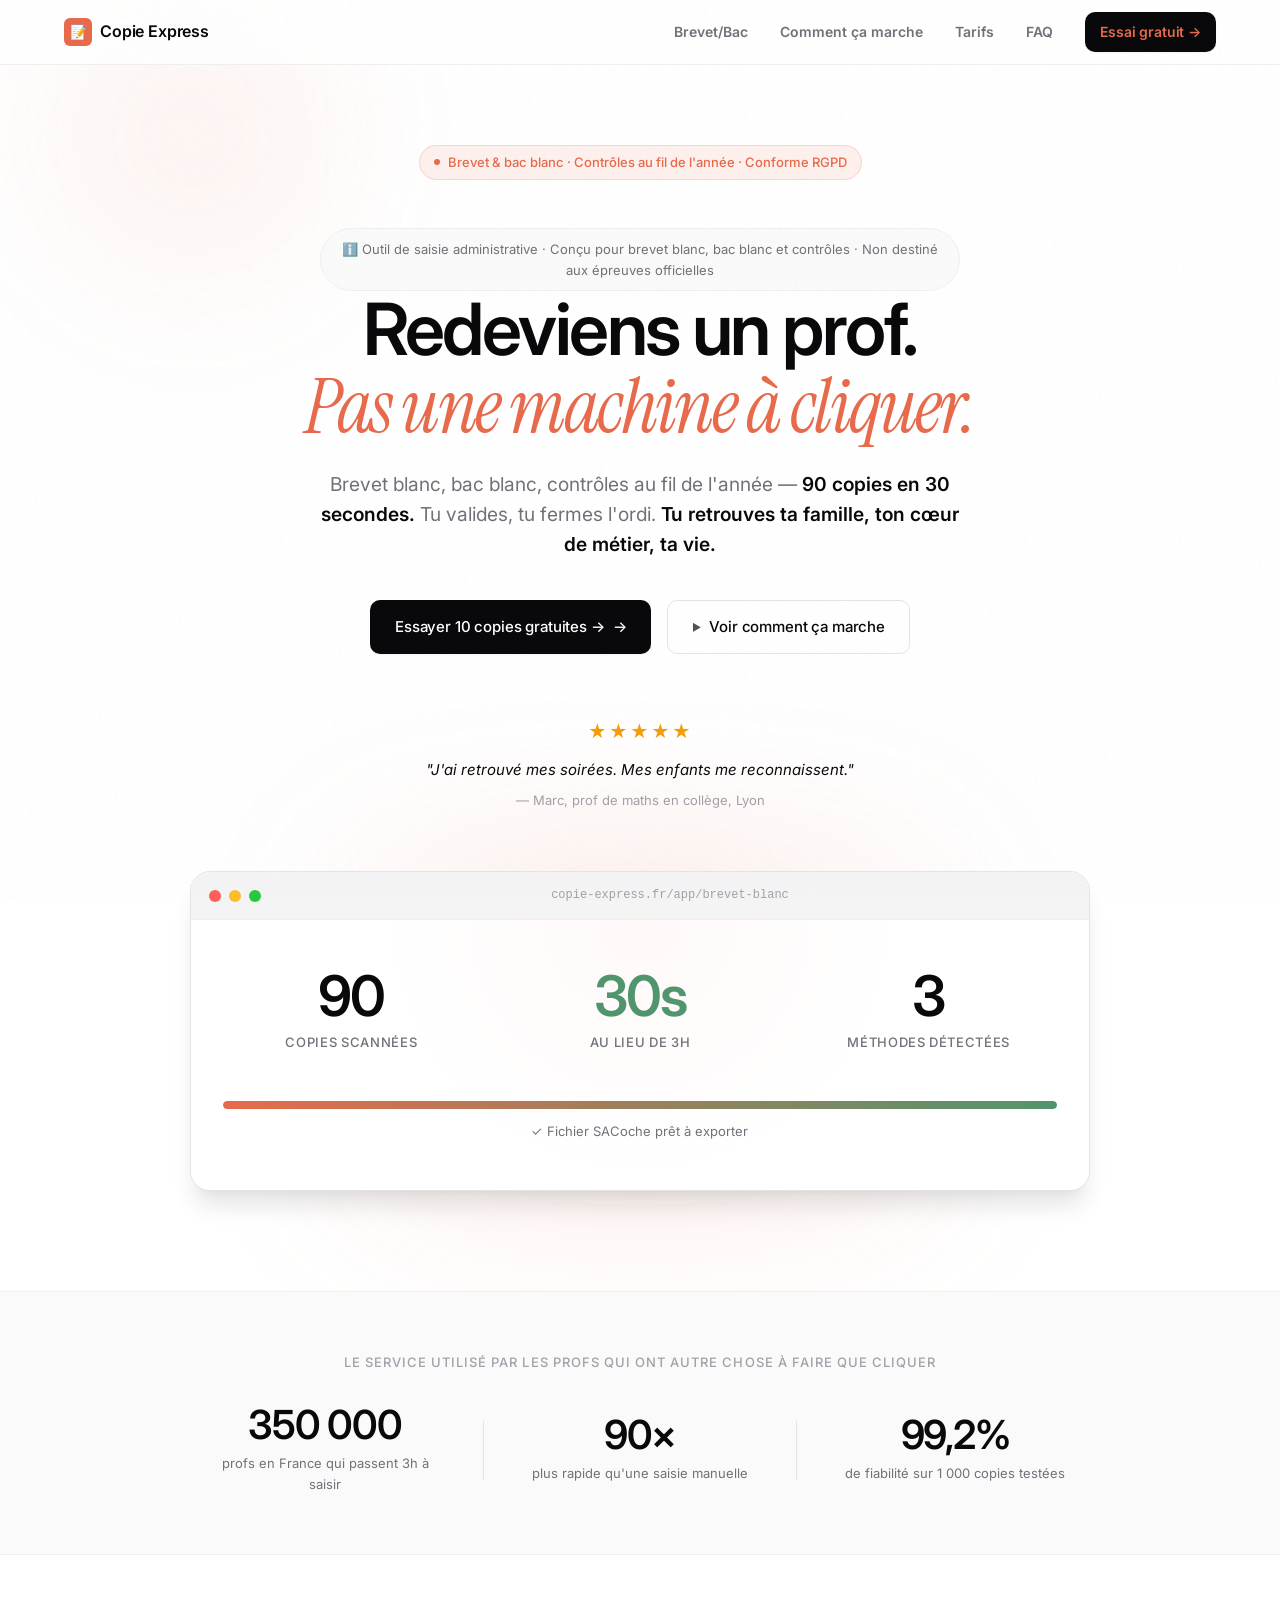
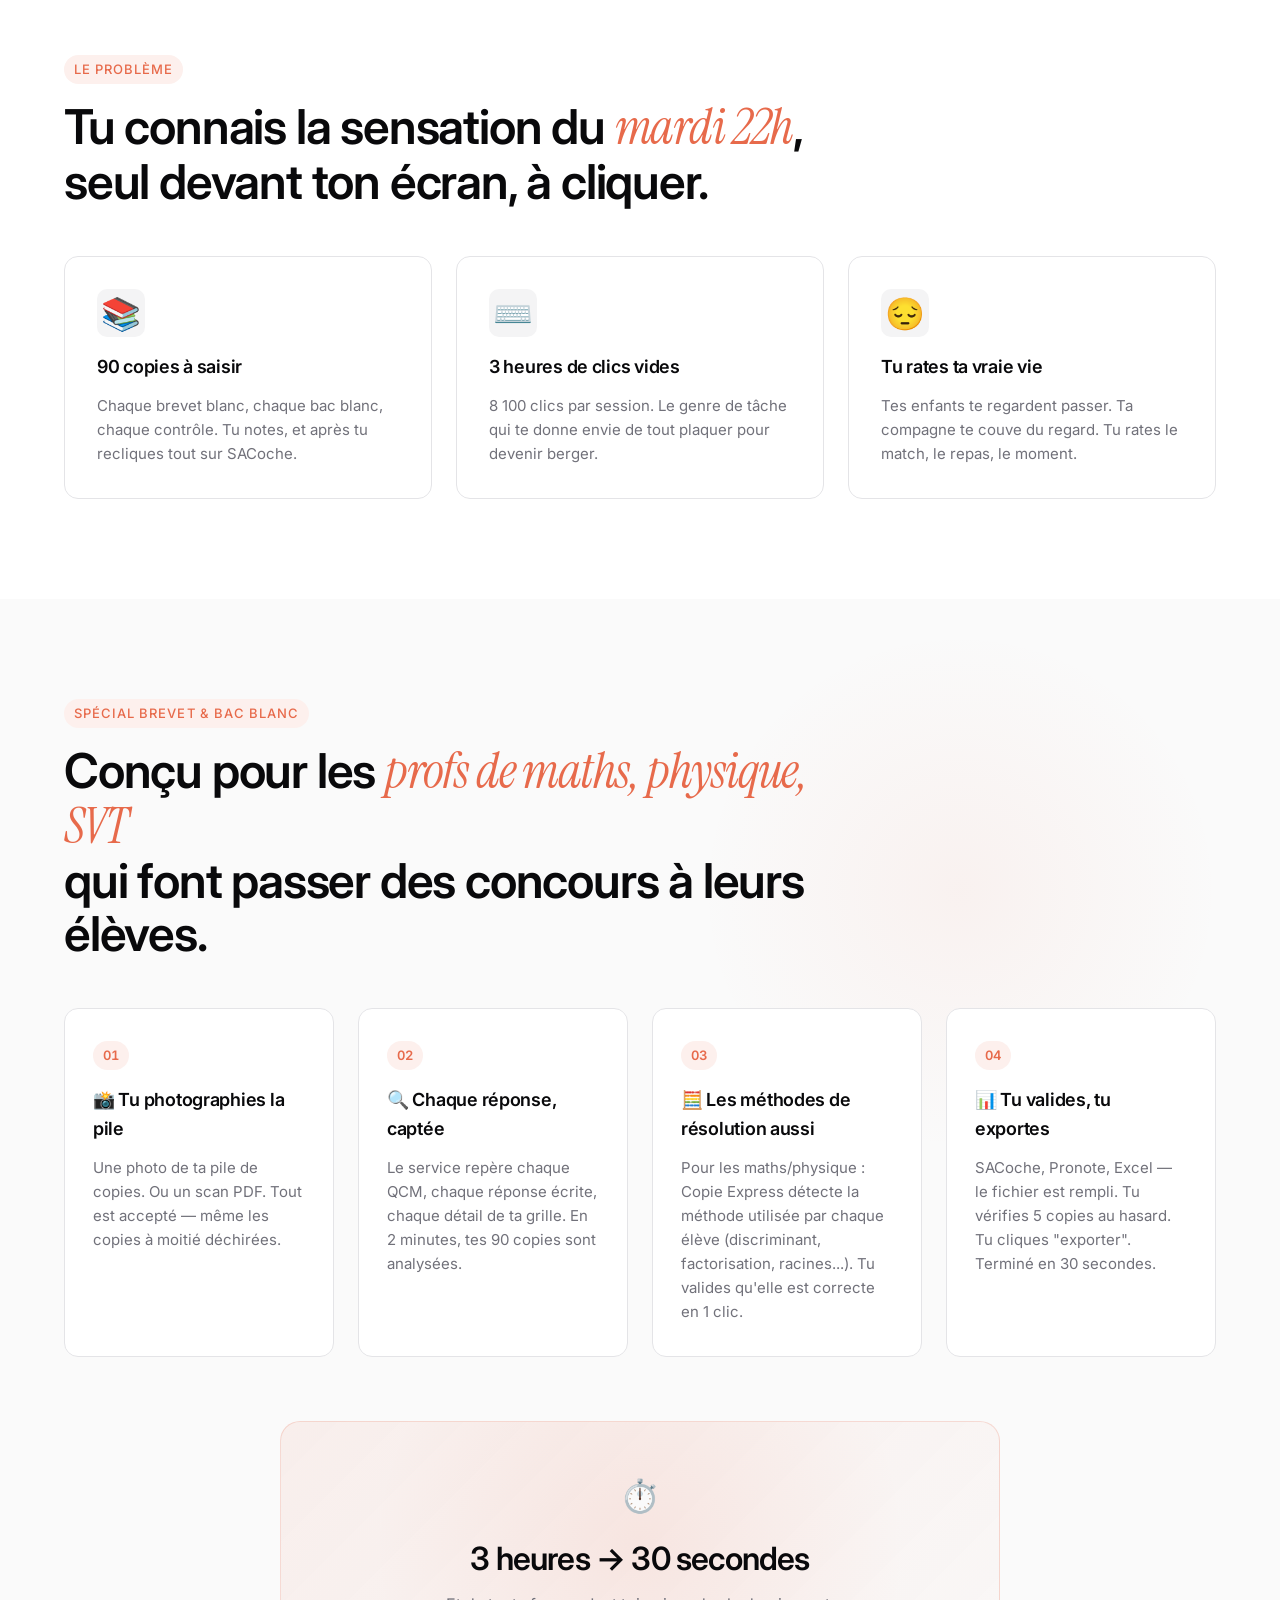
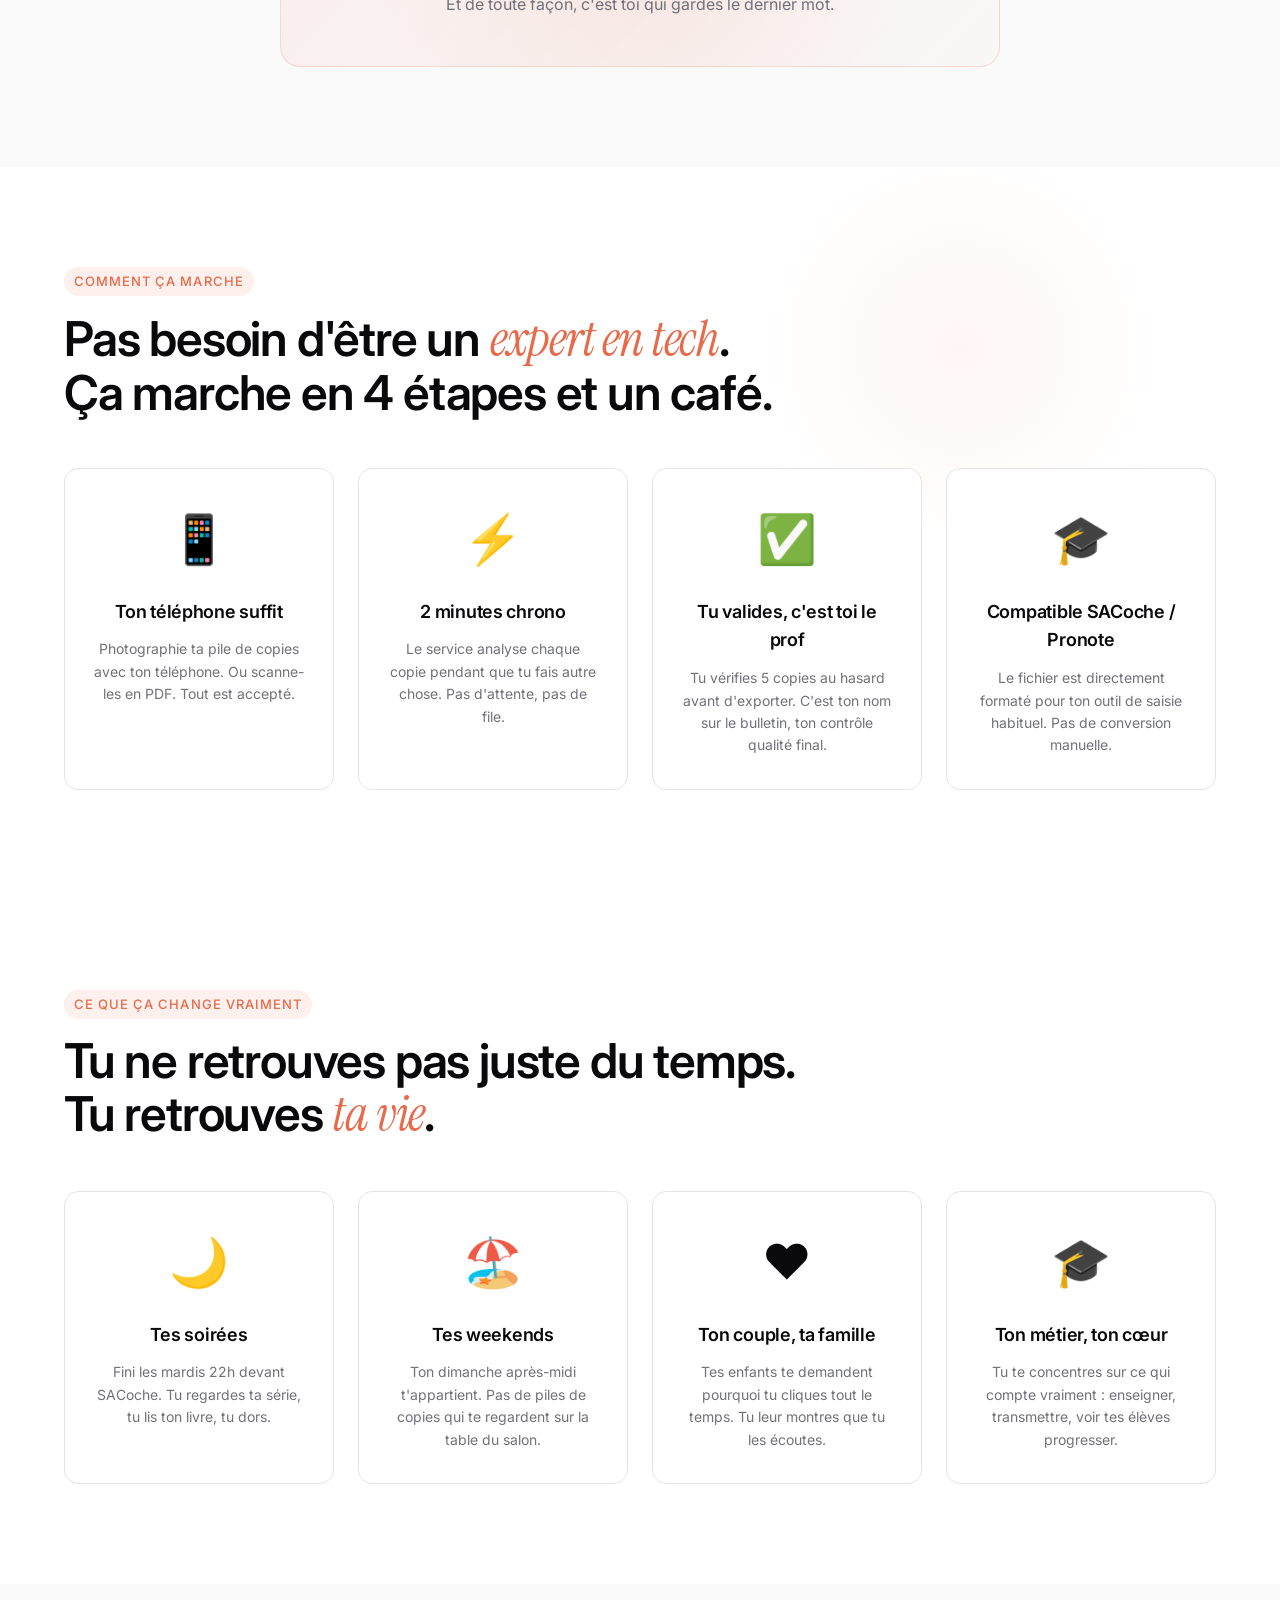
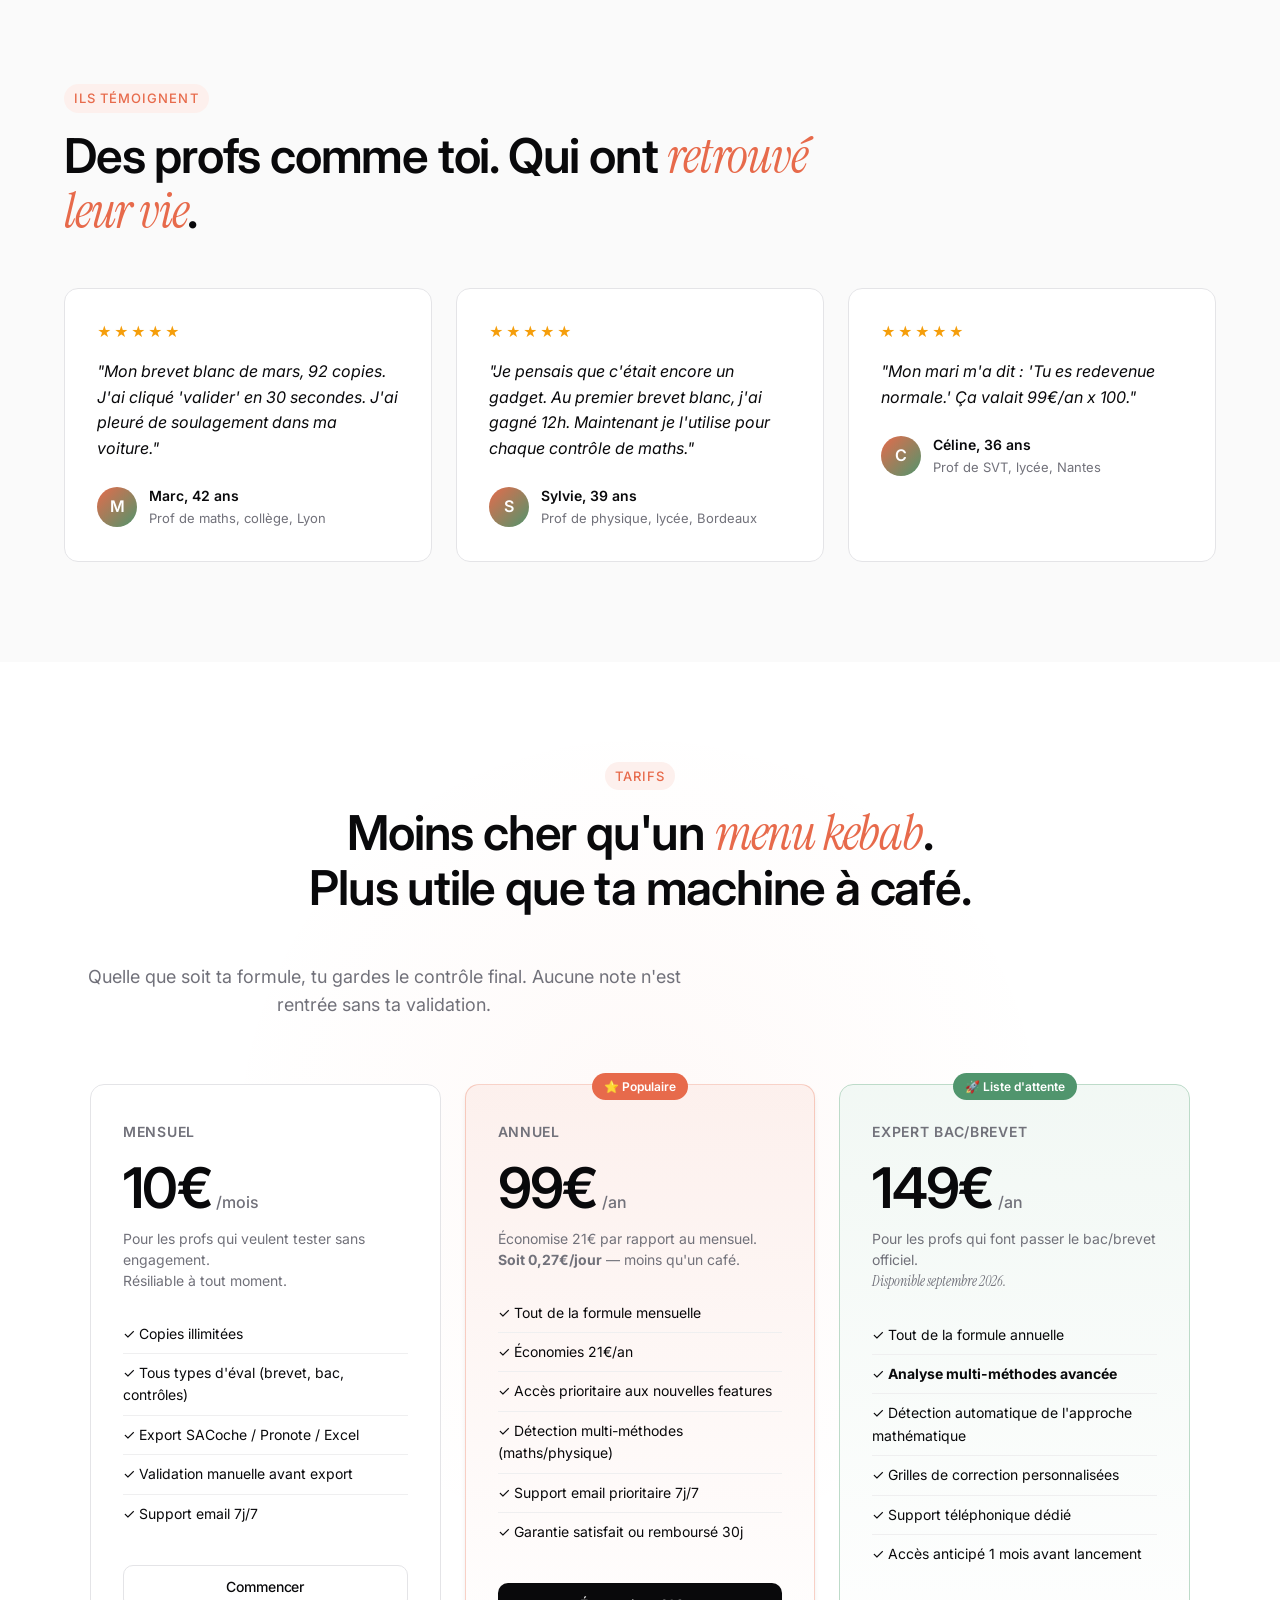
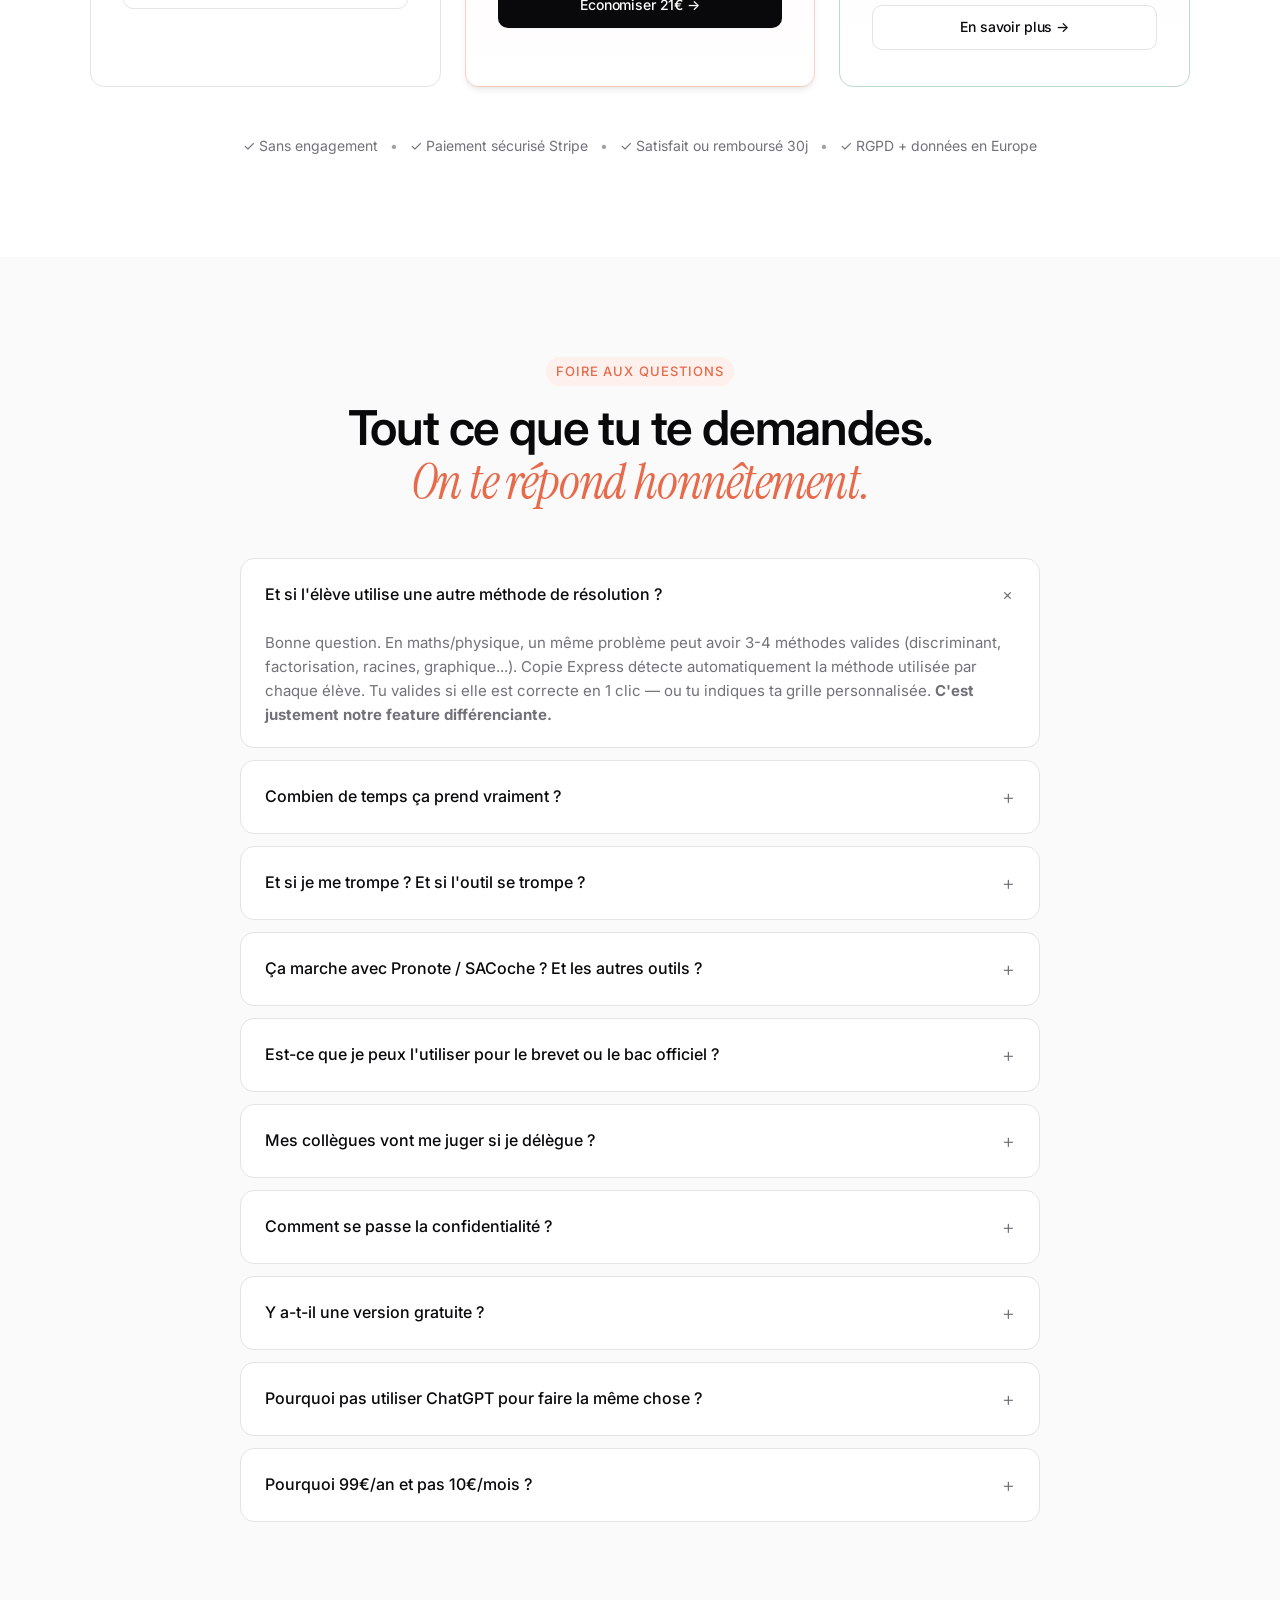
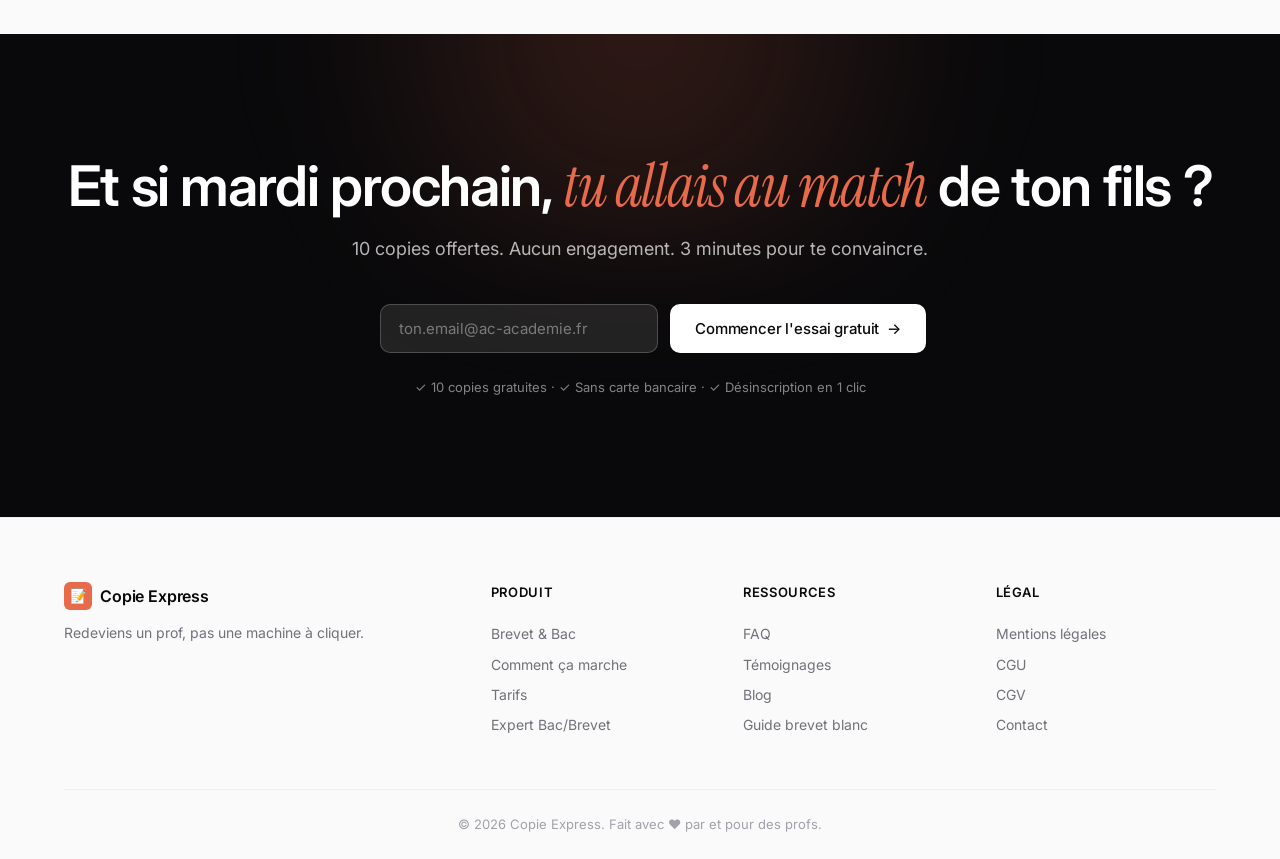
==== commit 15277efe: "CGU/CGV + FAQ ChatGPT + bouton LP2 Expert (3 actions livrées) ## 1. Pages juridiques complètes (3 no" ====
--- a/docs/index.html
+++ b/docs/index.html
@@ -512,6 +512,22 @@
 
                 <details class="faq-item reveal">
                     <summary>
+                        <span>Pourquoi pas utiliser ChatGPT pour faire la même chose ?</span>
+                        <span class="faq-icon">+</span>
+                    </summary>
+                    <p>
+                        <strong>1. C'est hors la loi.</strong> ChatGPT envoie les copies d'élèves sur des serveurs d'OpenAI aux États-Unis. C'est une violation du RGPD pour des données scolaires d'élèves mineurs. Tu engages ta responsabilité professionnelle et celle de ton établissement.
+                        <br><br>
+                        <strong>2. C'est plus cher.</strong> ChatGPT Plus coûte 20$/mois = 240$/an ≈ 220€/an. Toi tu paies 99€/an. Et tu dois quand même retaper les notes dans SACoche à la main.
+                        <br><br>
+                        <strong>3. C'est plus lent.</strong> Tu dois photographier chaque copie une par une, écrire un prompt, vérifier chaque réponse, copier-coller dans Excel. 30 minutes par copie. Nous c'est 30 secondes pour 90 copies.
+                        <br><br>
+                        <strong>4. C'est moins fiable.</strong> ChatGPT n'est pas entraîné sur des copies manuscrites françaises. Nous on a un modèle spécialisé, validé par des profs, avec 99,2% de fiabilité.
+                    </p>
+                </details>
+
+                <details class="faq-item reveal">
+                    <summary>
                         <span>Pourquoi 99€/an et pas 10€/mois ?</span>
                         <span class="faq-icon">+</span>
                     </summary>
@@ -583,9 +599,9 @@
                     </div>
                     <div>
                         <h4>Légal</h4>
-                        <a href="#">RGPD</a>
-                        <a href="#">CGU</a>
-                        <a href="#">CGV</a>
+                        <a href="legal/index.html">Mentions légales</a>
+                        <a href="legal/cgu.html">CGU</a>
+                        <a href="legal/cgv.html">CGV</a>
                         <a href="#">Contact</a>
                     </div>
                 </div>
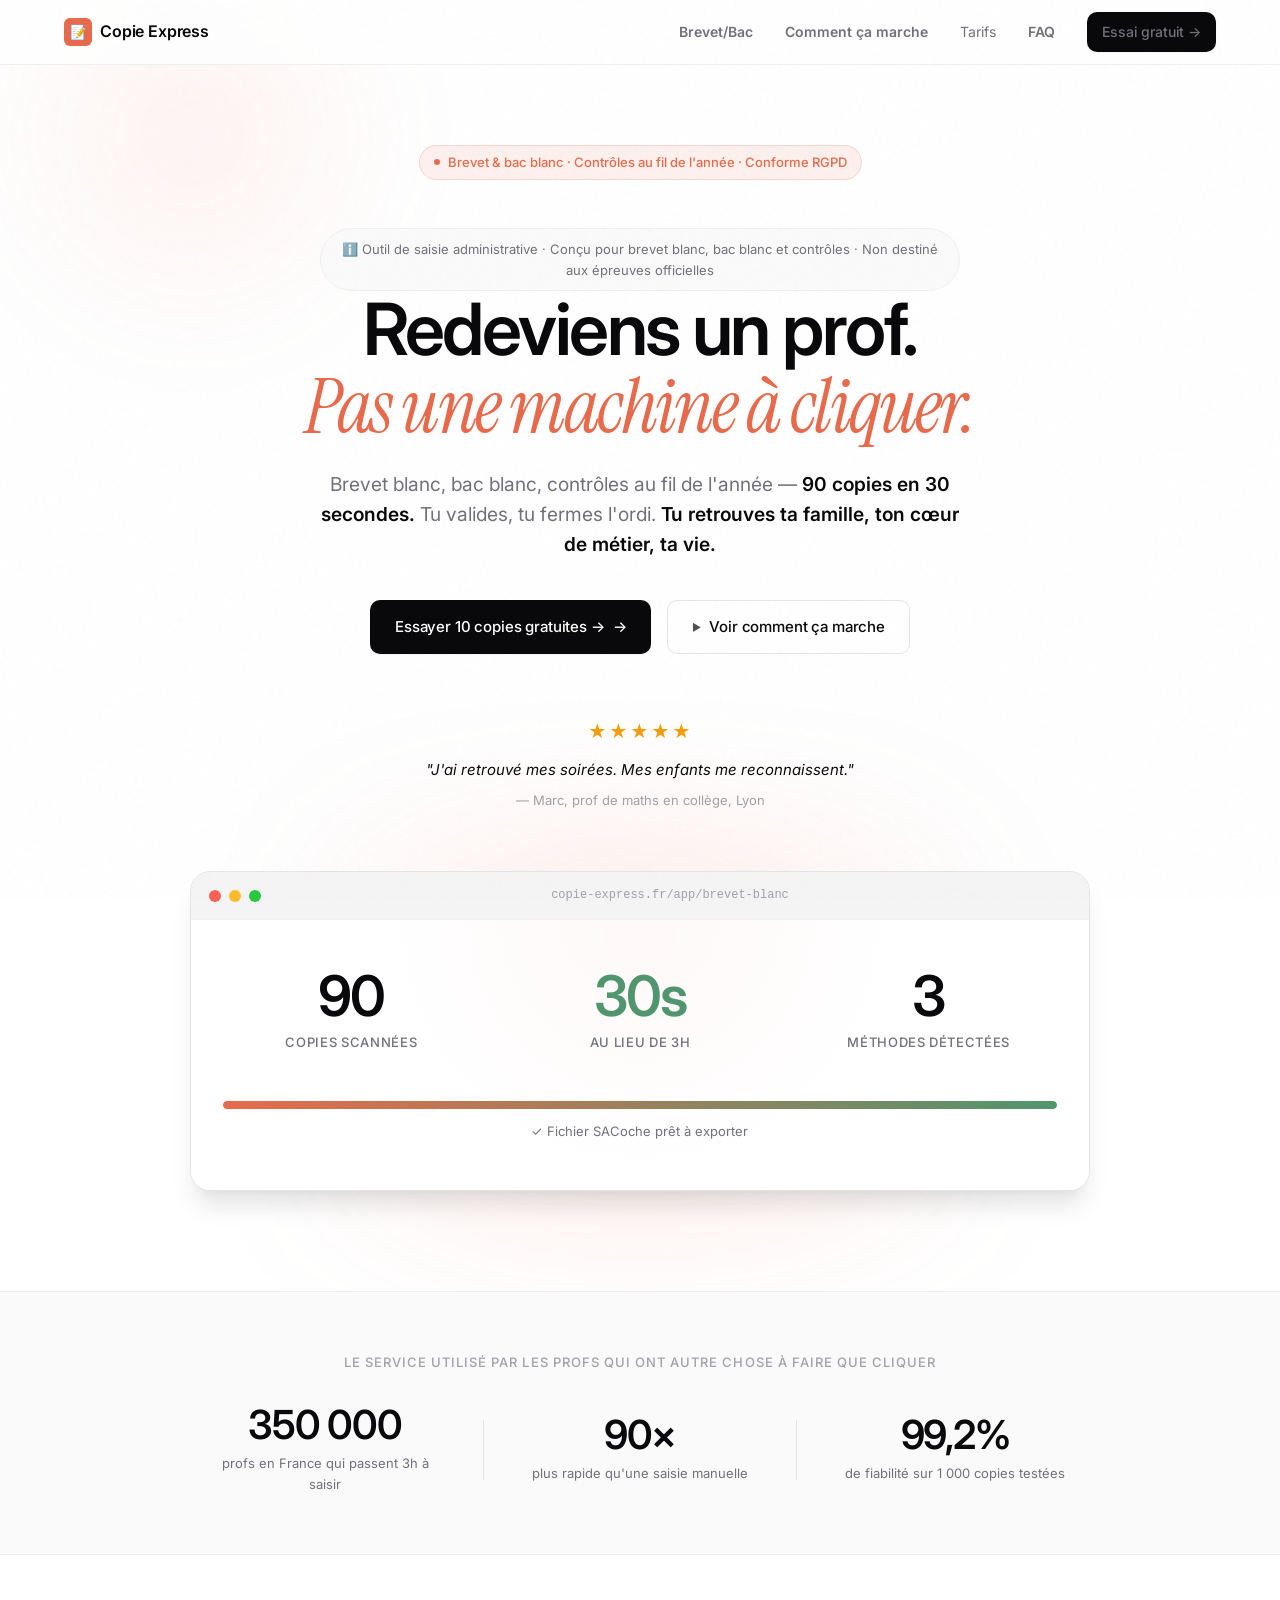
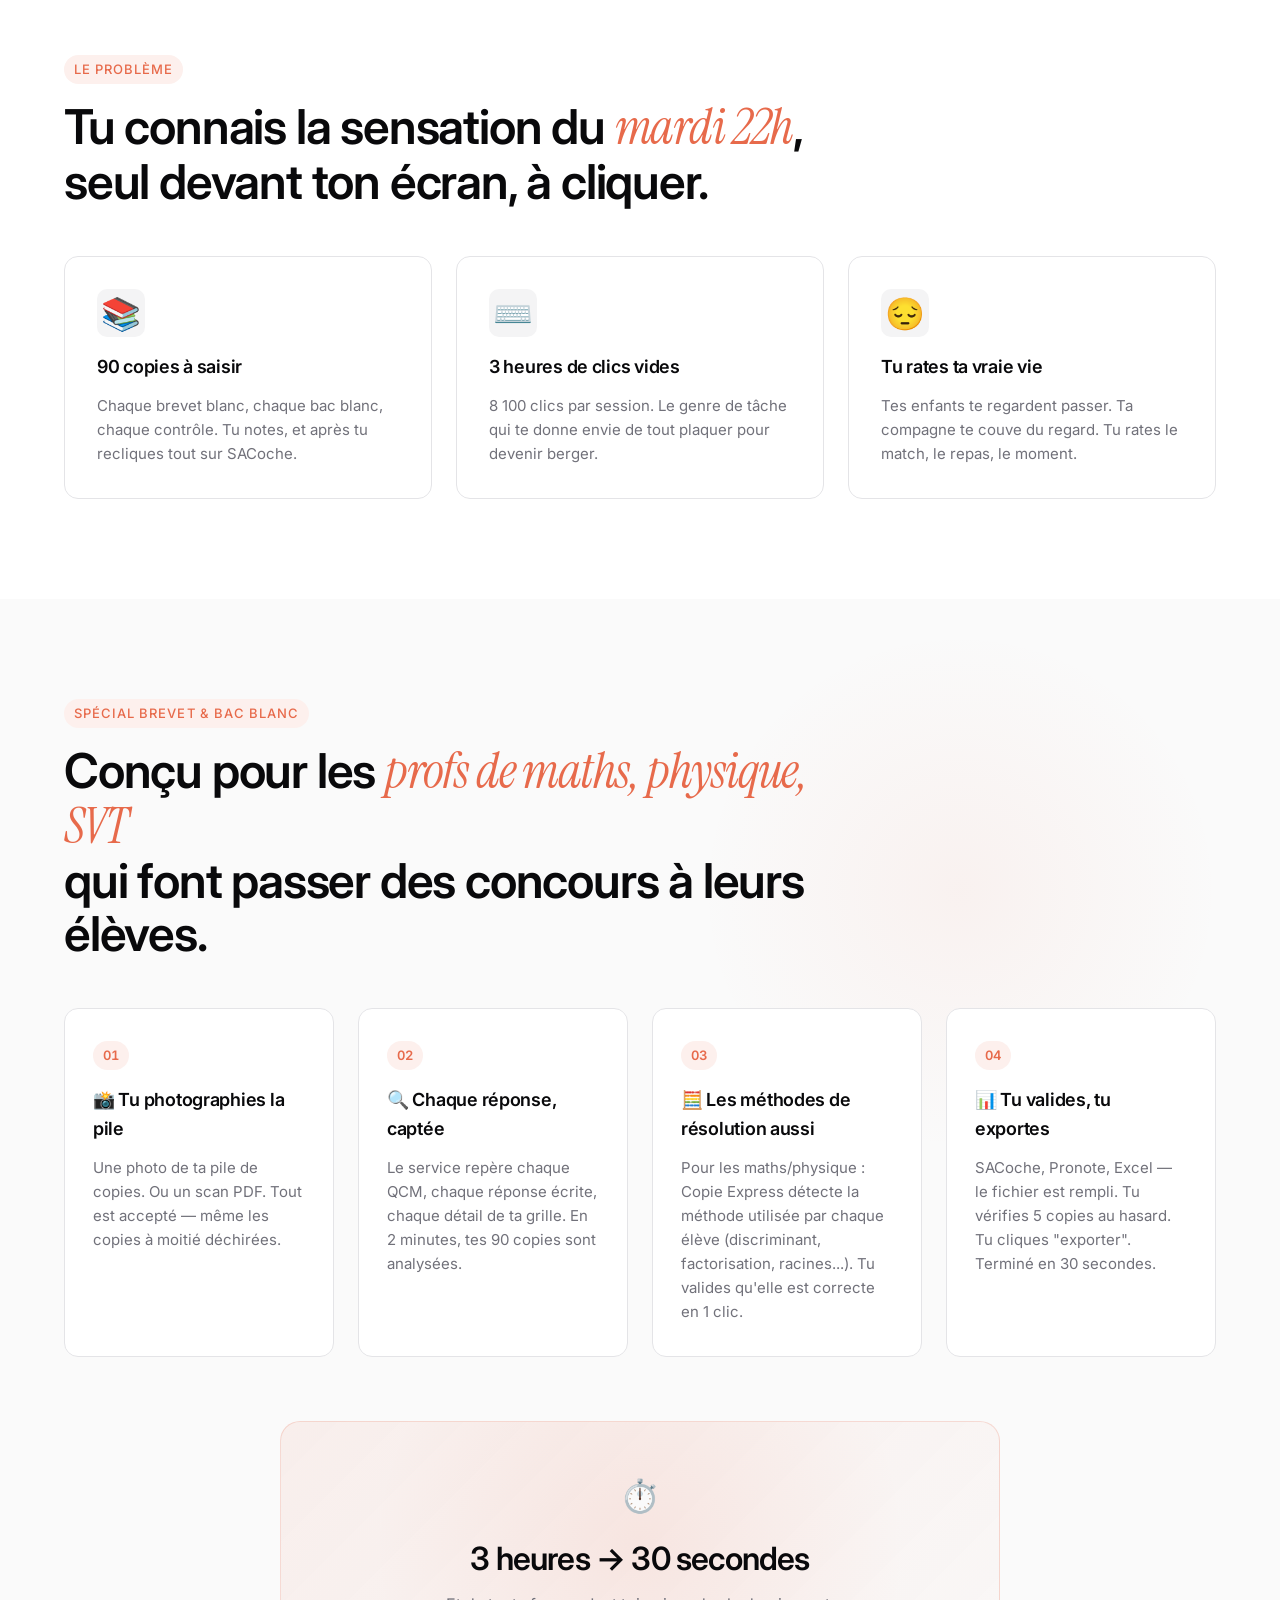
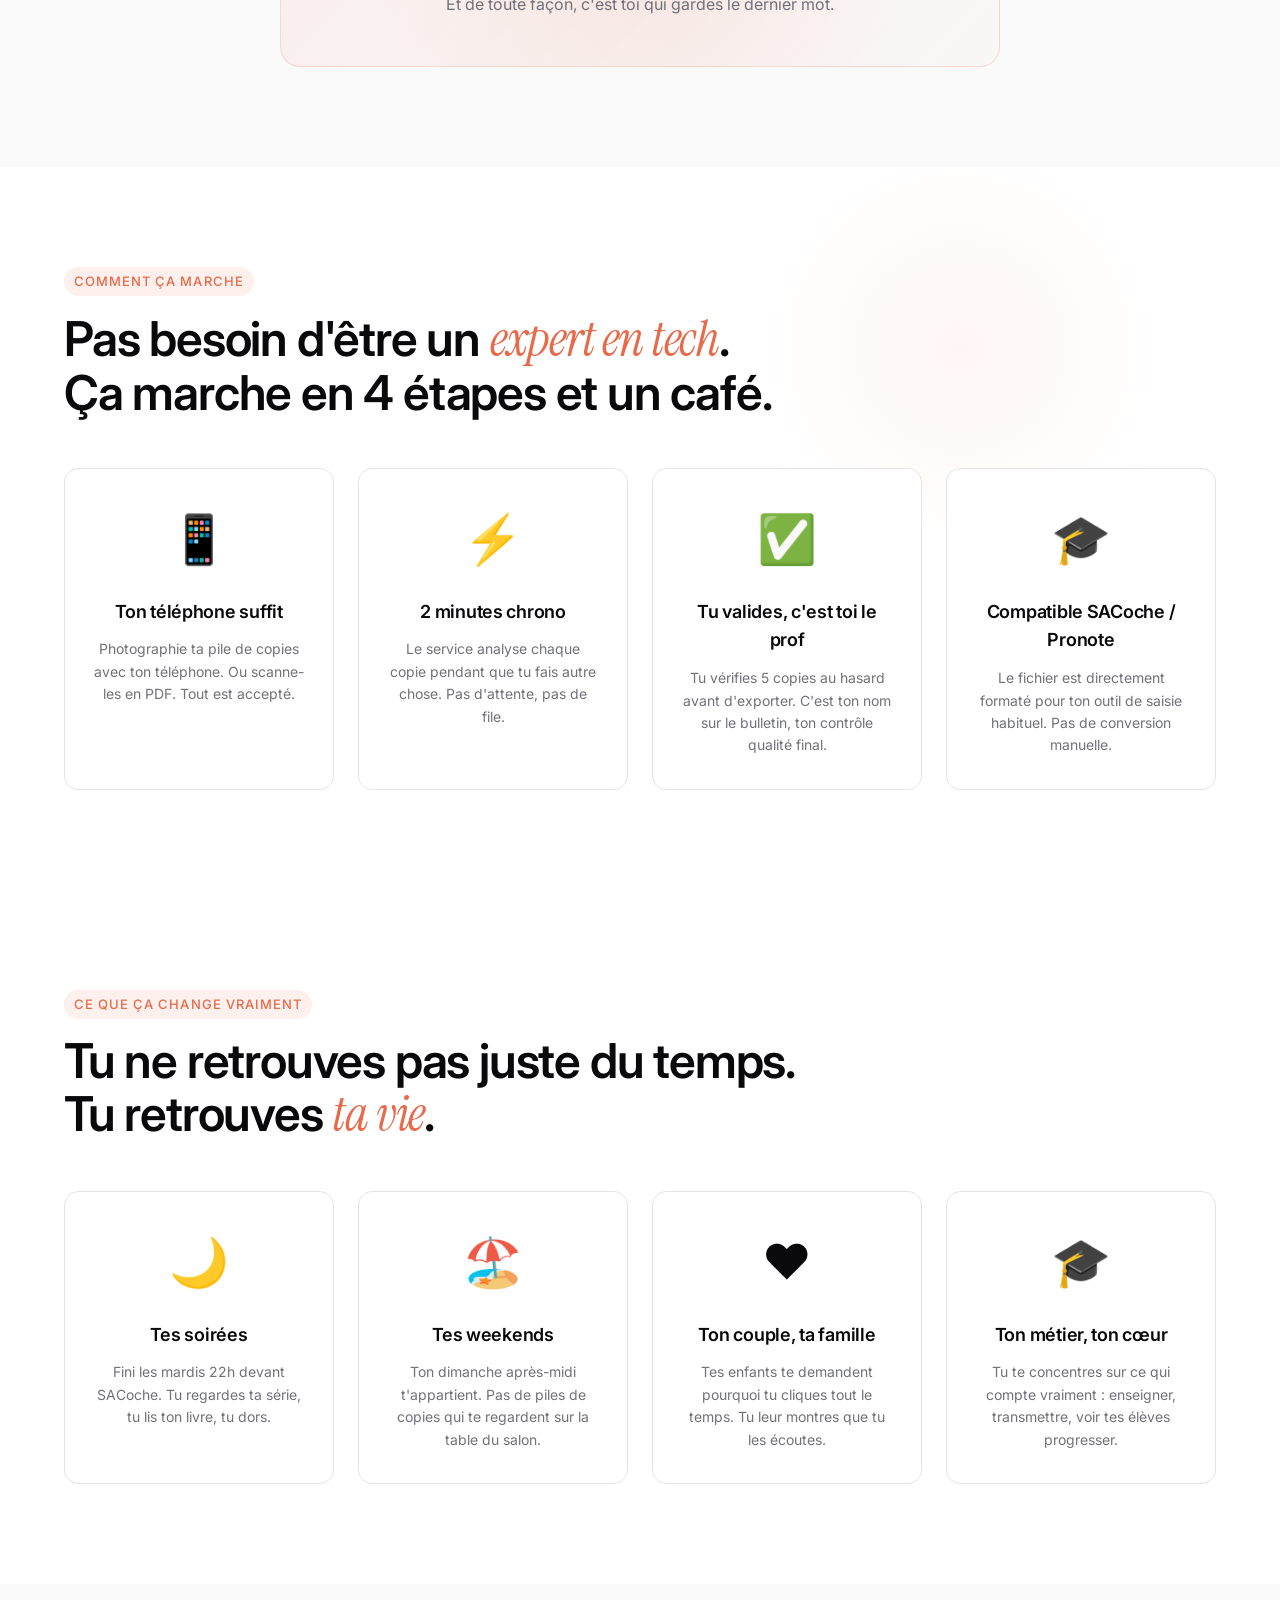
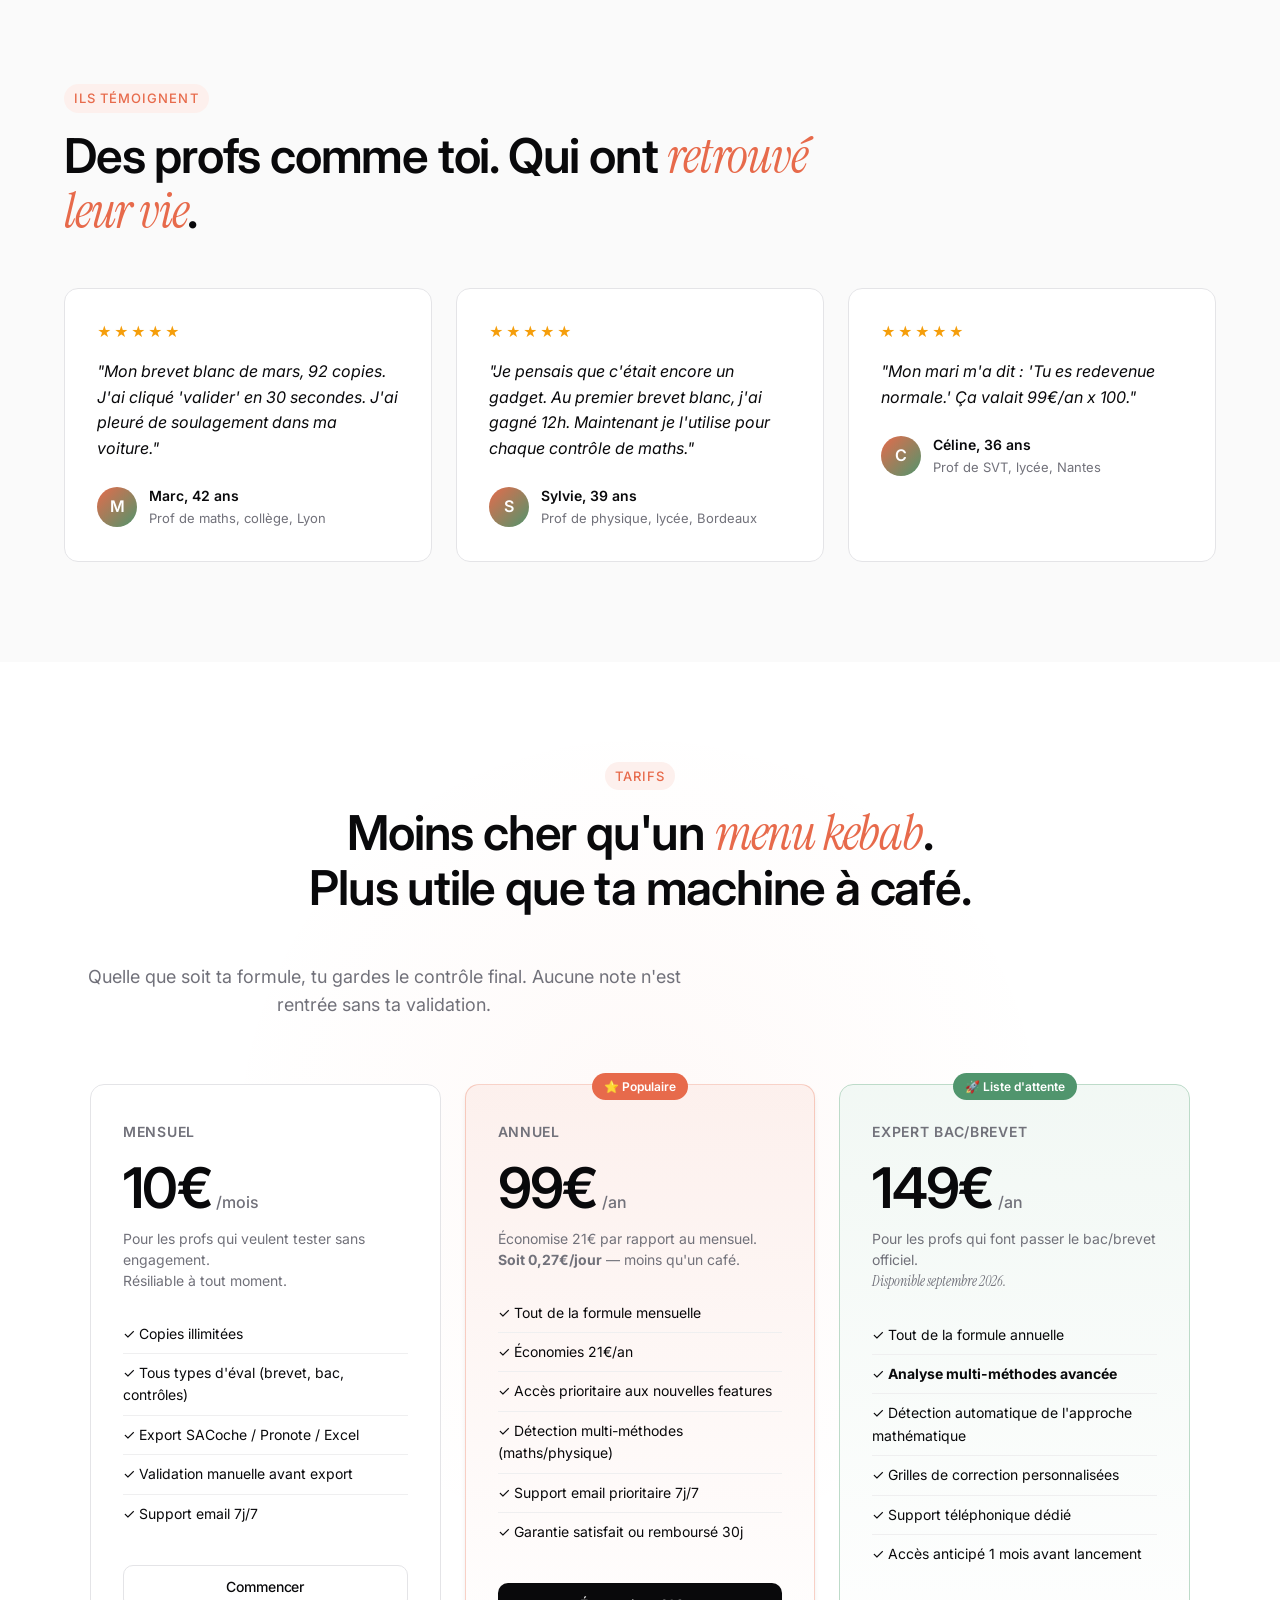
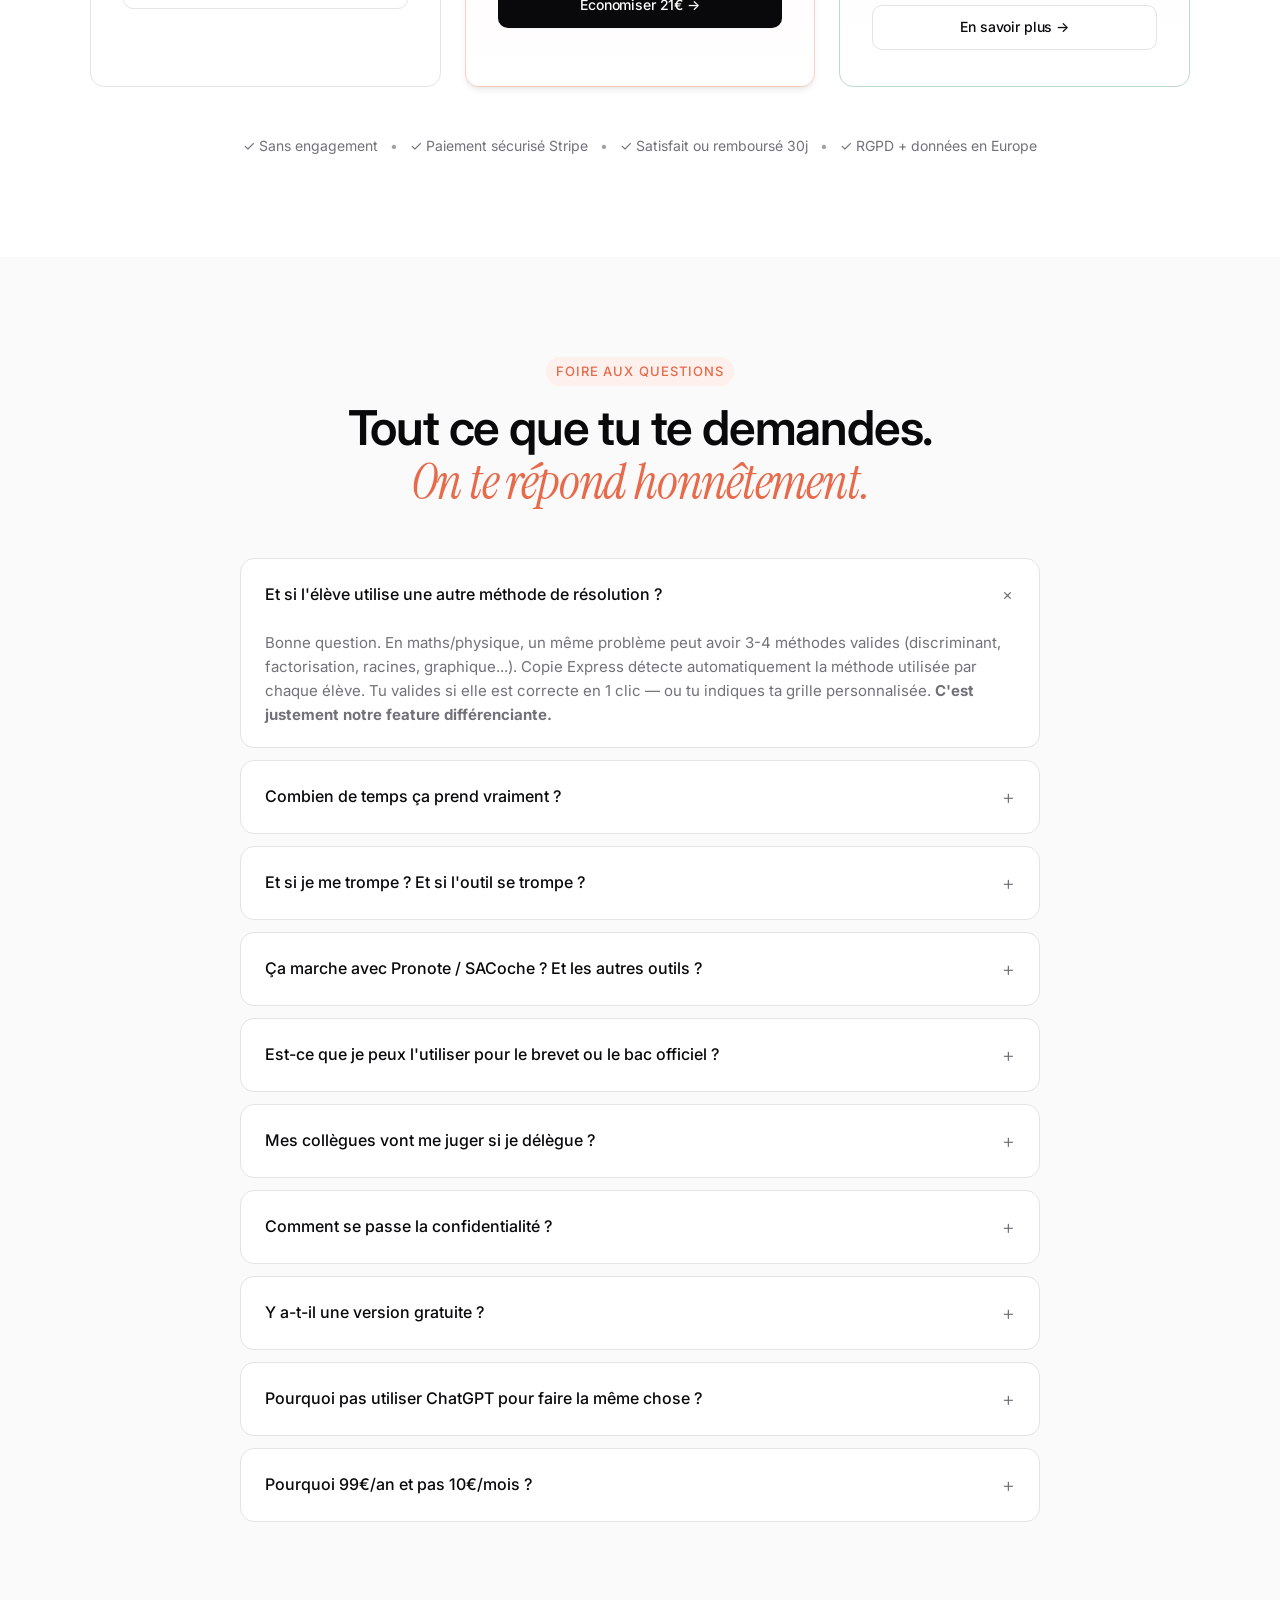
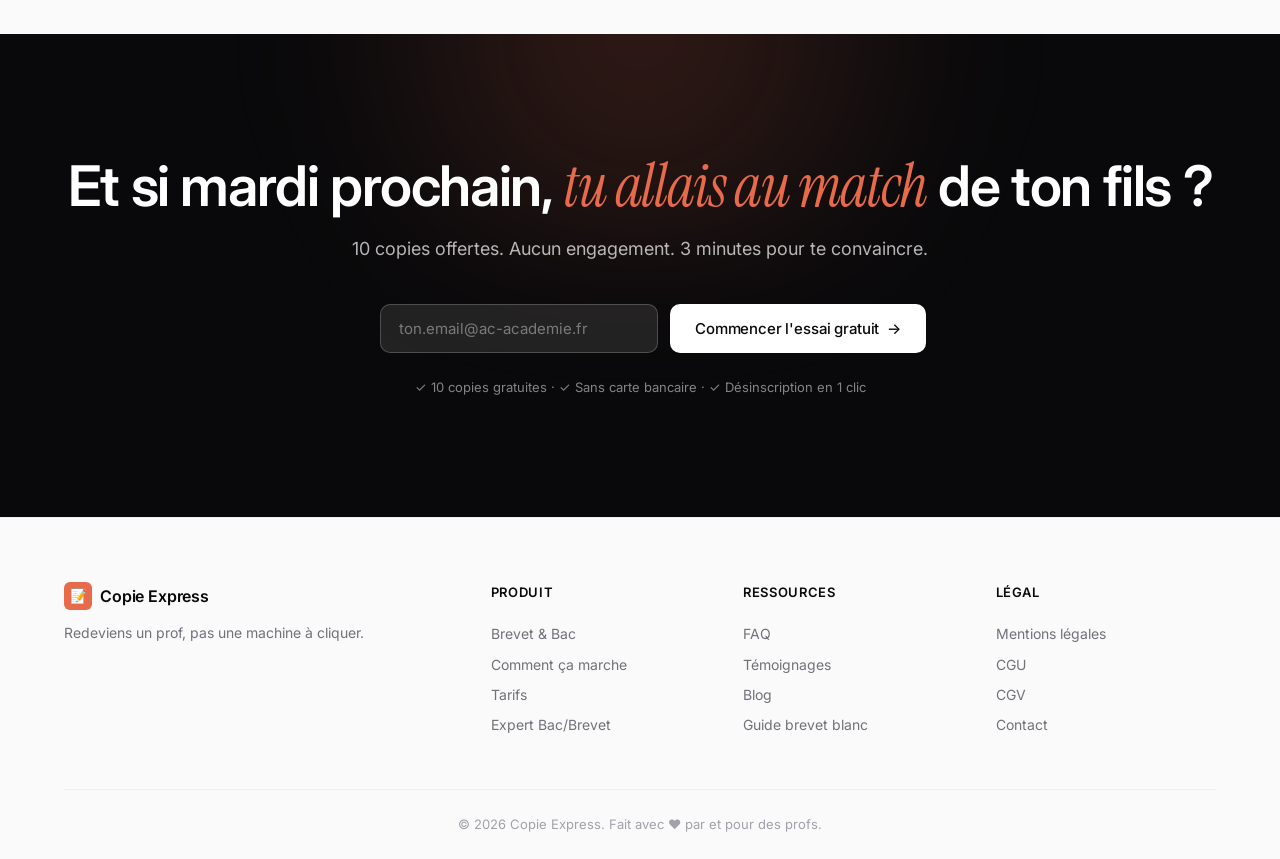
==== commit 2f7a4659: "LP : CTA redirigent vers la Vercel app ## Modifications  ### docs/index.html (LP principale) - 4 hre" ====
--- a/docs/index.html
+++ b/docs/index.html
@@ -25,9 +25,9 @@
             <div class="nav-links">
                 <a href="#brevet">Brevet/Bac</a>
                 <a href="#how">Comment ça marche</a>
-                <a href="#pricing">Tarifs</a>
+                <a href="https://copie-express-v1.vercel.app/pricing">Tarifs</a>
                 <a href="#faq">FAQ</a>
-                <a href="#trial" class="btn btn-primary btn-sm">Essai gratuit →</a>
+                <a href="https://copie-express-v1.vercel.app/signup" class="btn btn-primary btn-sm">Essai gratuit →</a>
             </div>
         </div>
     </nav>
@@ -58,7 +58,7 @@
             </p>
 
             <div class="hero-actions reveal">
-                <a href="#trial" class="btn btn-primary btn-lg">
+                <a href="https://copie-express-v1.vercel.app/signup" class="btn btn-primary btn-lg">
                     Essayer 10 copies gratuites →
                     <span class="btn-arrow">→</span>
                 </a>
@@ -356,7 +356,7 @@
                         <li>✓ Validation manuelle avant export</li>
                         <li>✓ Support email 7j/7</li>
                     </ul>
-                    <a href="#trial" class="btn btn-secondary btn-block">Commencer</a>
+                    <a href="https://copie-express-v1.vercel.app/signup" class="btn btn-secondary btn-block">Commencer</a>
                 </div>
 
                 <!-- TIER 2 — FEATURED -->
@@ -379,7 +379,7 @@
                         <li>✓ Support email prioritaire 7j/7</li>
                         <li>✓ Garantie satisfait ou remboursé 30j</li>
                     </ul>
-                    <a href="#trial" class="btn btn-primary btn-block">Économiser 21€ →</a>
+                    <a href="https://copie-express-v1.vercel.app/signup" class="btn btn-primary btn-block">Économiser 21€ →</a>
                 </div>
 
                 <!-- TIER 3 — EXPERT V2 -->
@@ -587,7 +587,7 @@
                         <h4>Produit</h4>
                         <a href="#brevet">Brevet & Bac</a>
                         <a href="#how">Comment ça marche</a>
-                        <a href="#pricing">Tarifs</a>
+                        <a href="https://copie-express-v1.vercel.app/pricing">Tarifs</a>
                         <a href="expert.html">Expert Bac/Brevet</a>
                     </div>
                     <div>
